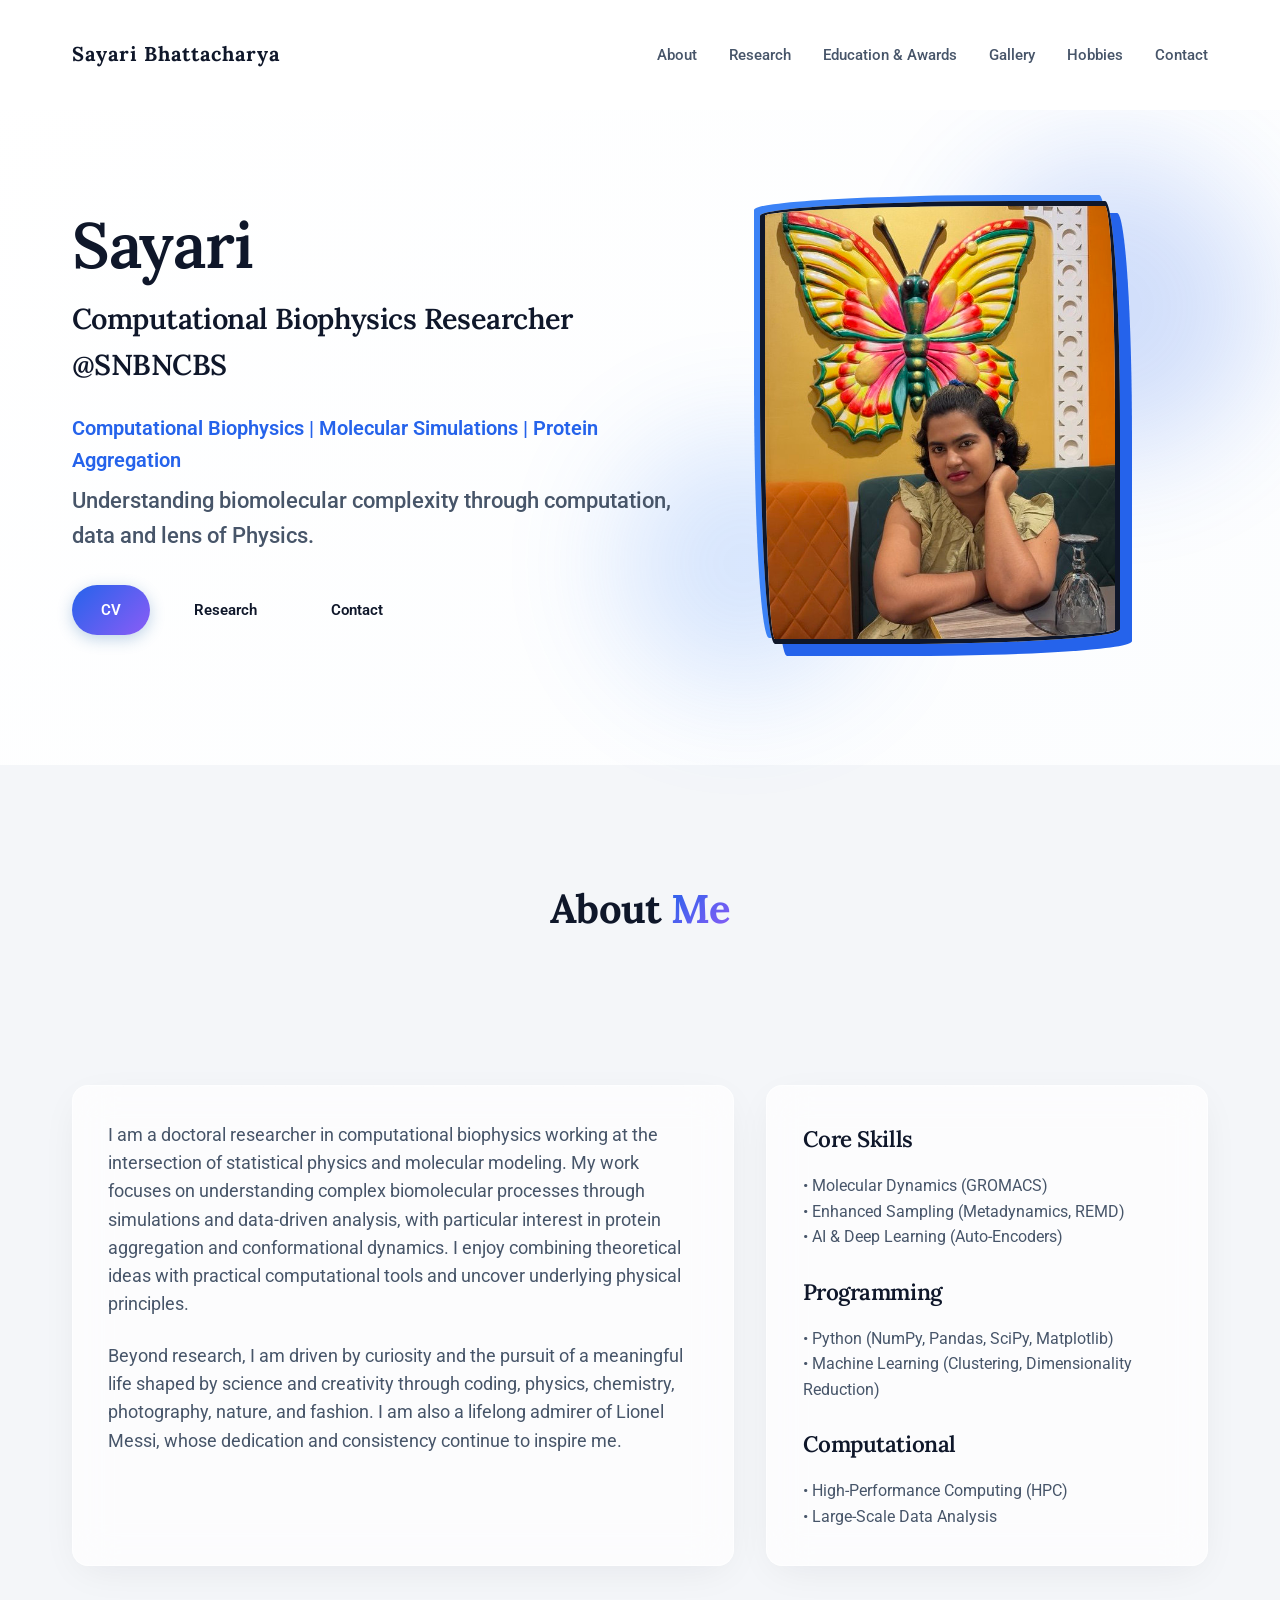
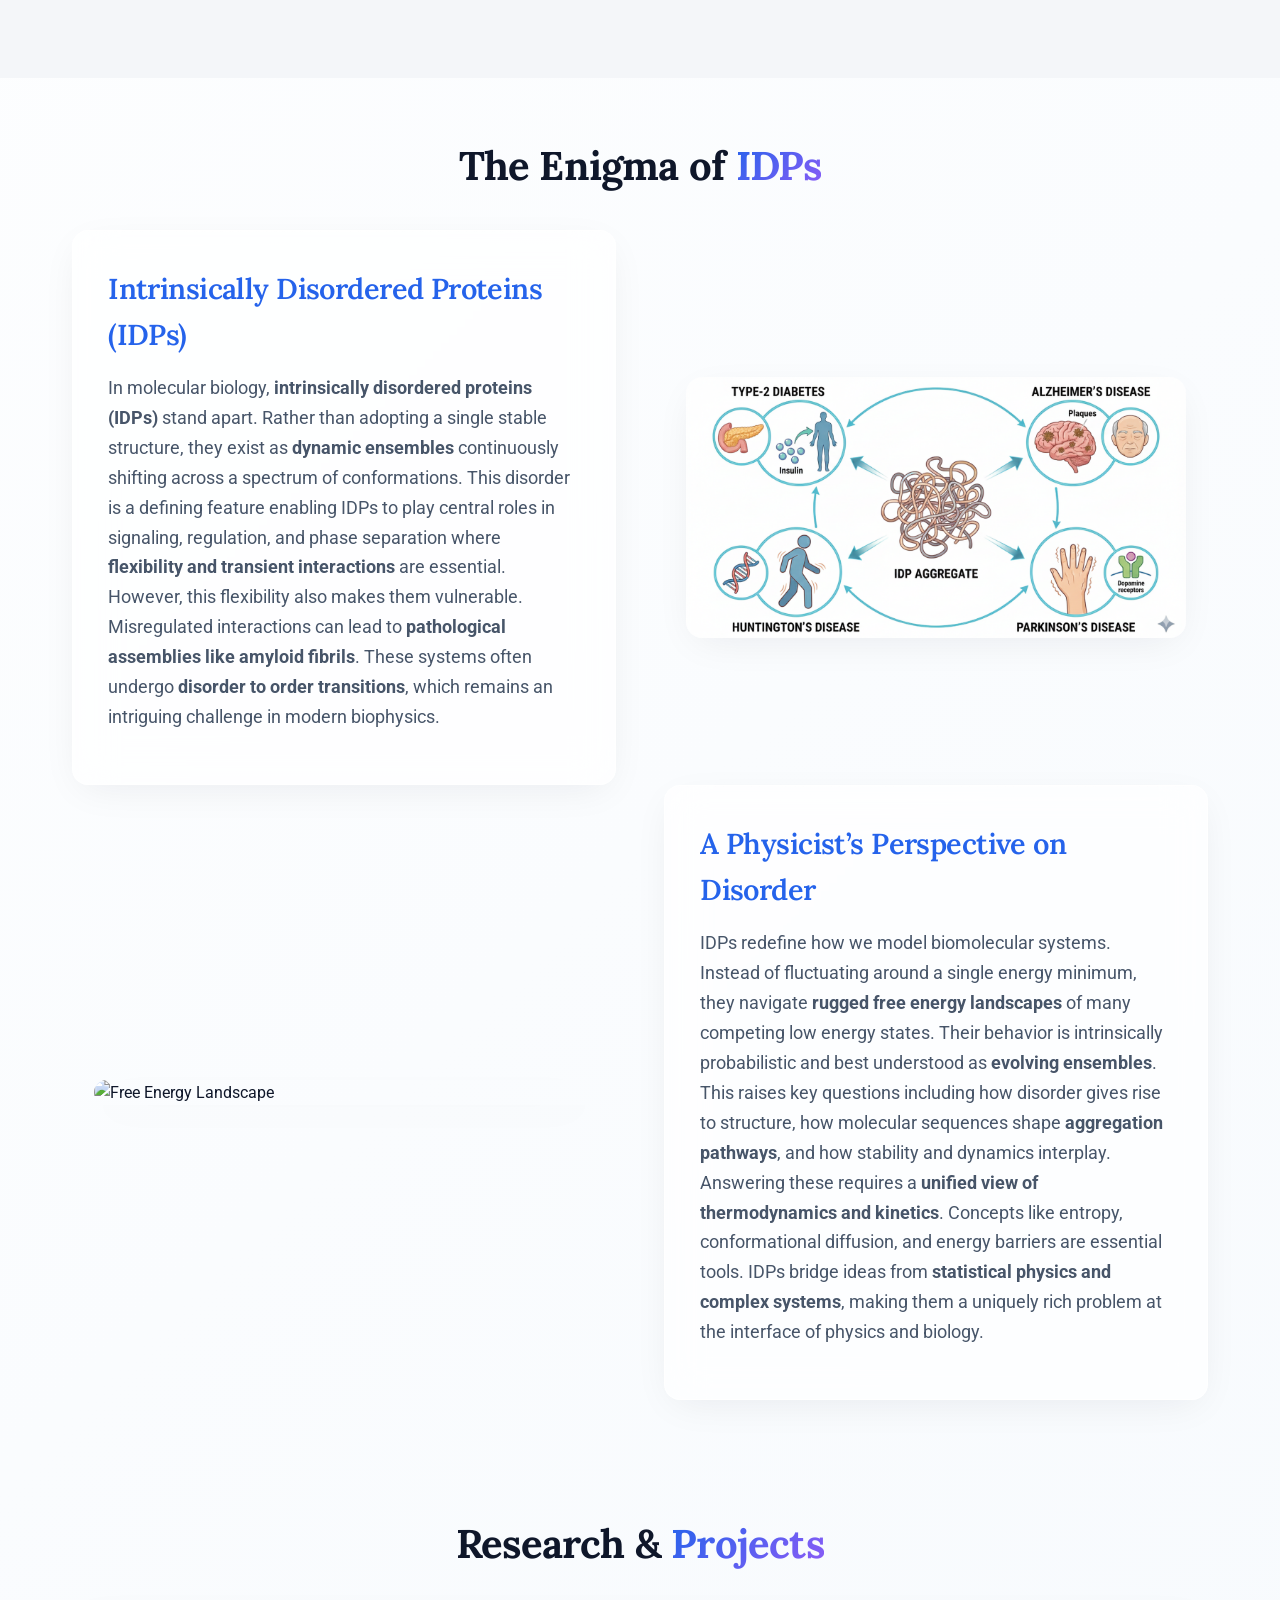
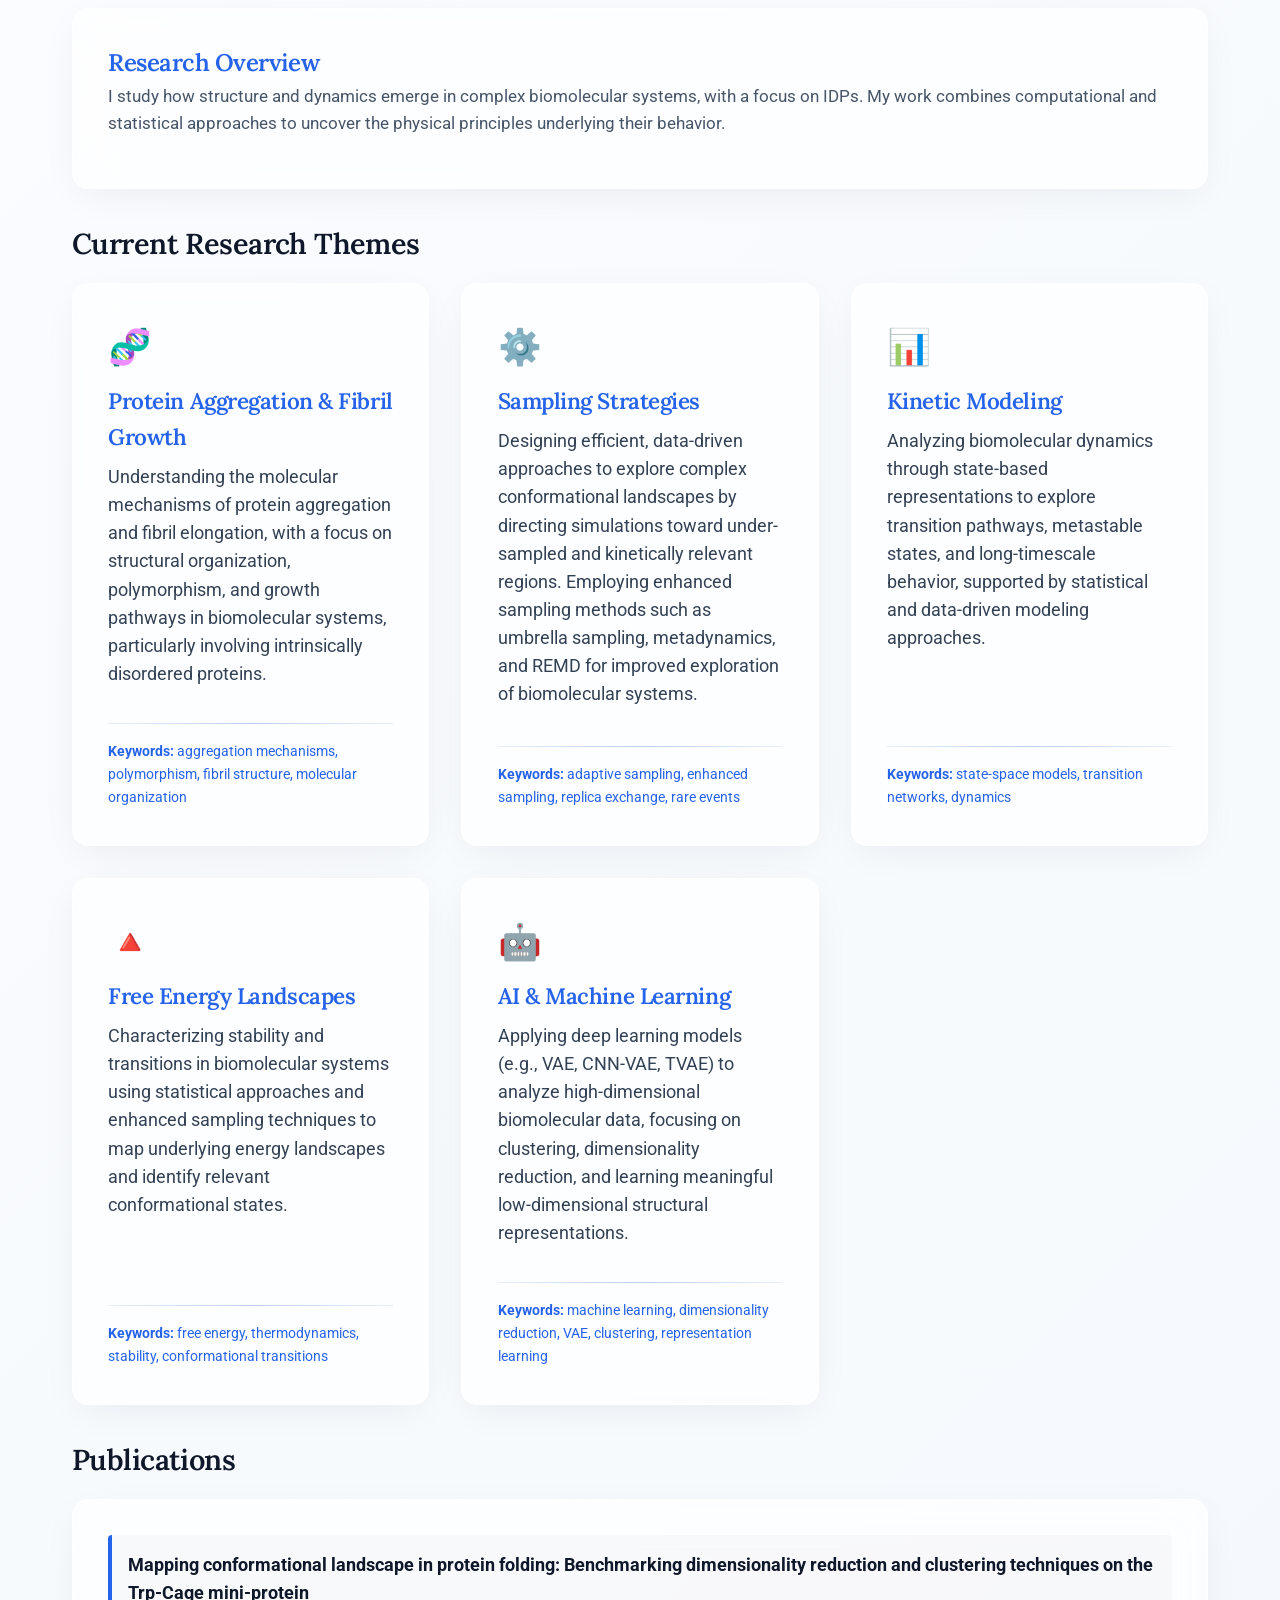
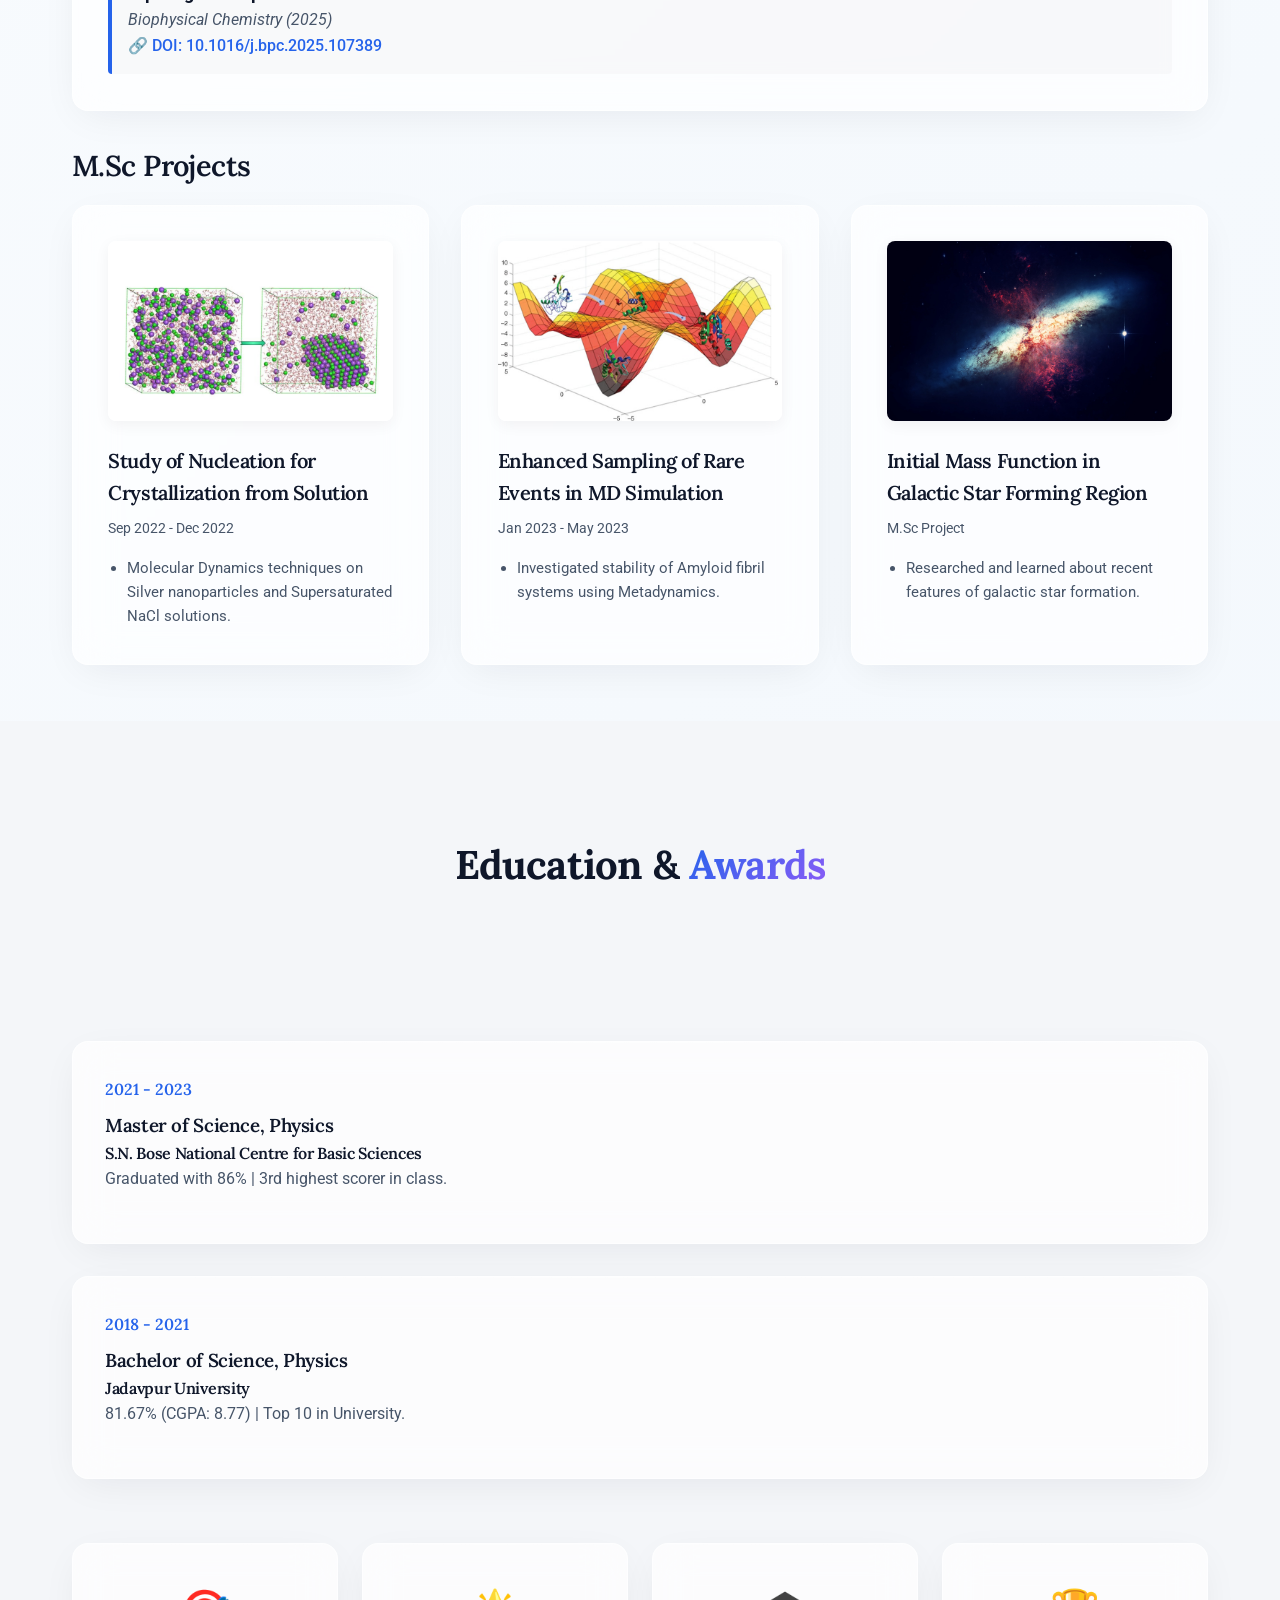
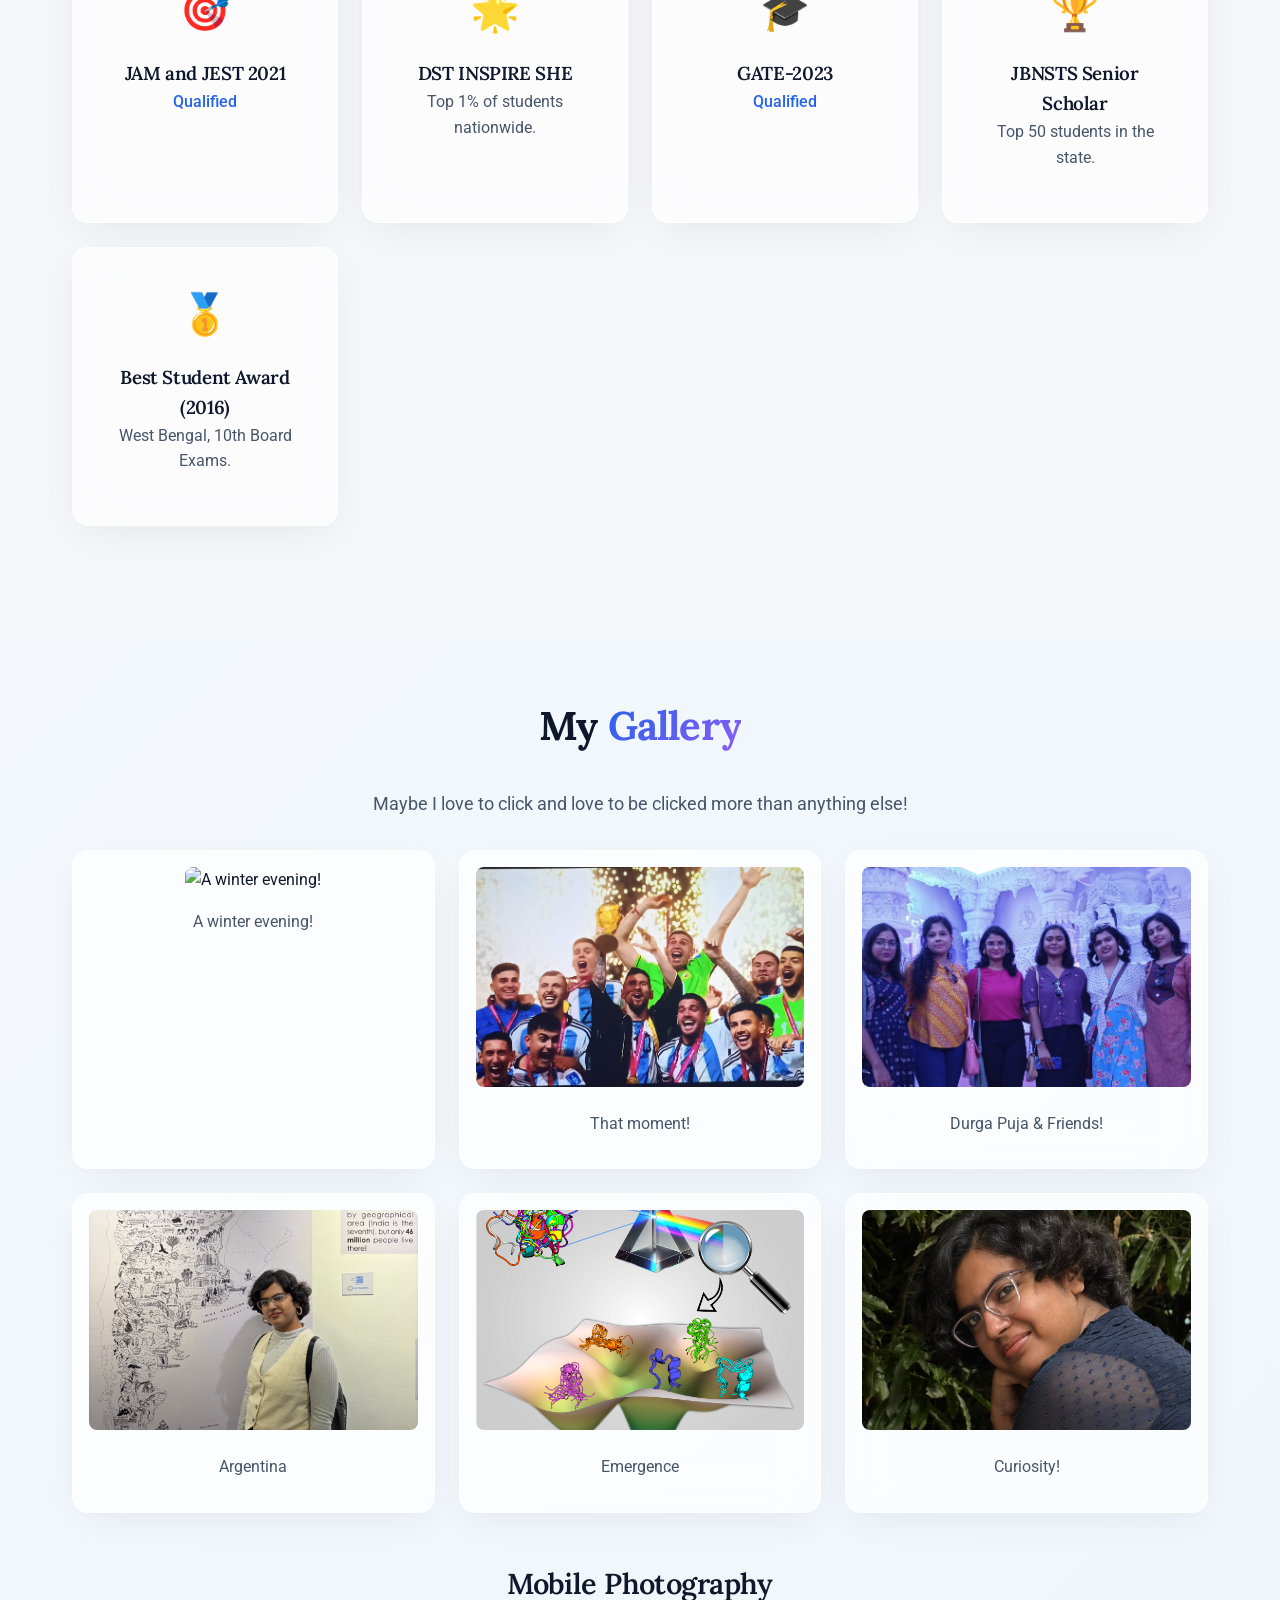
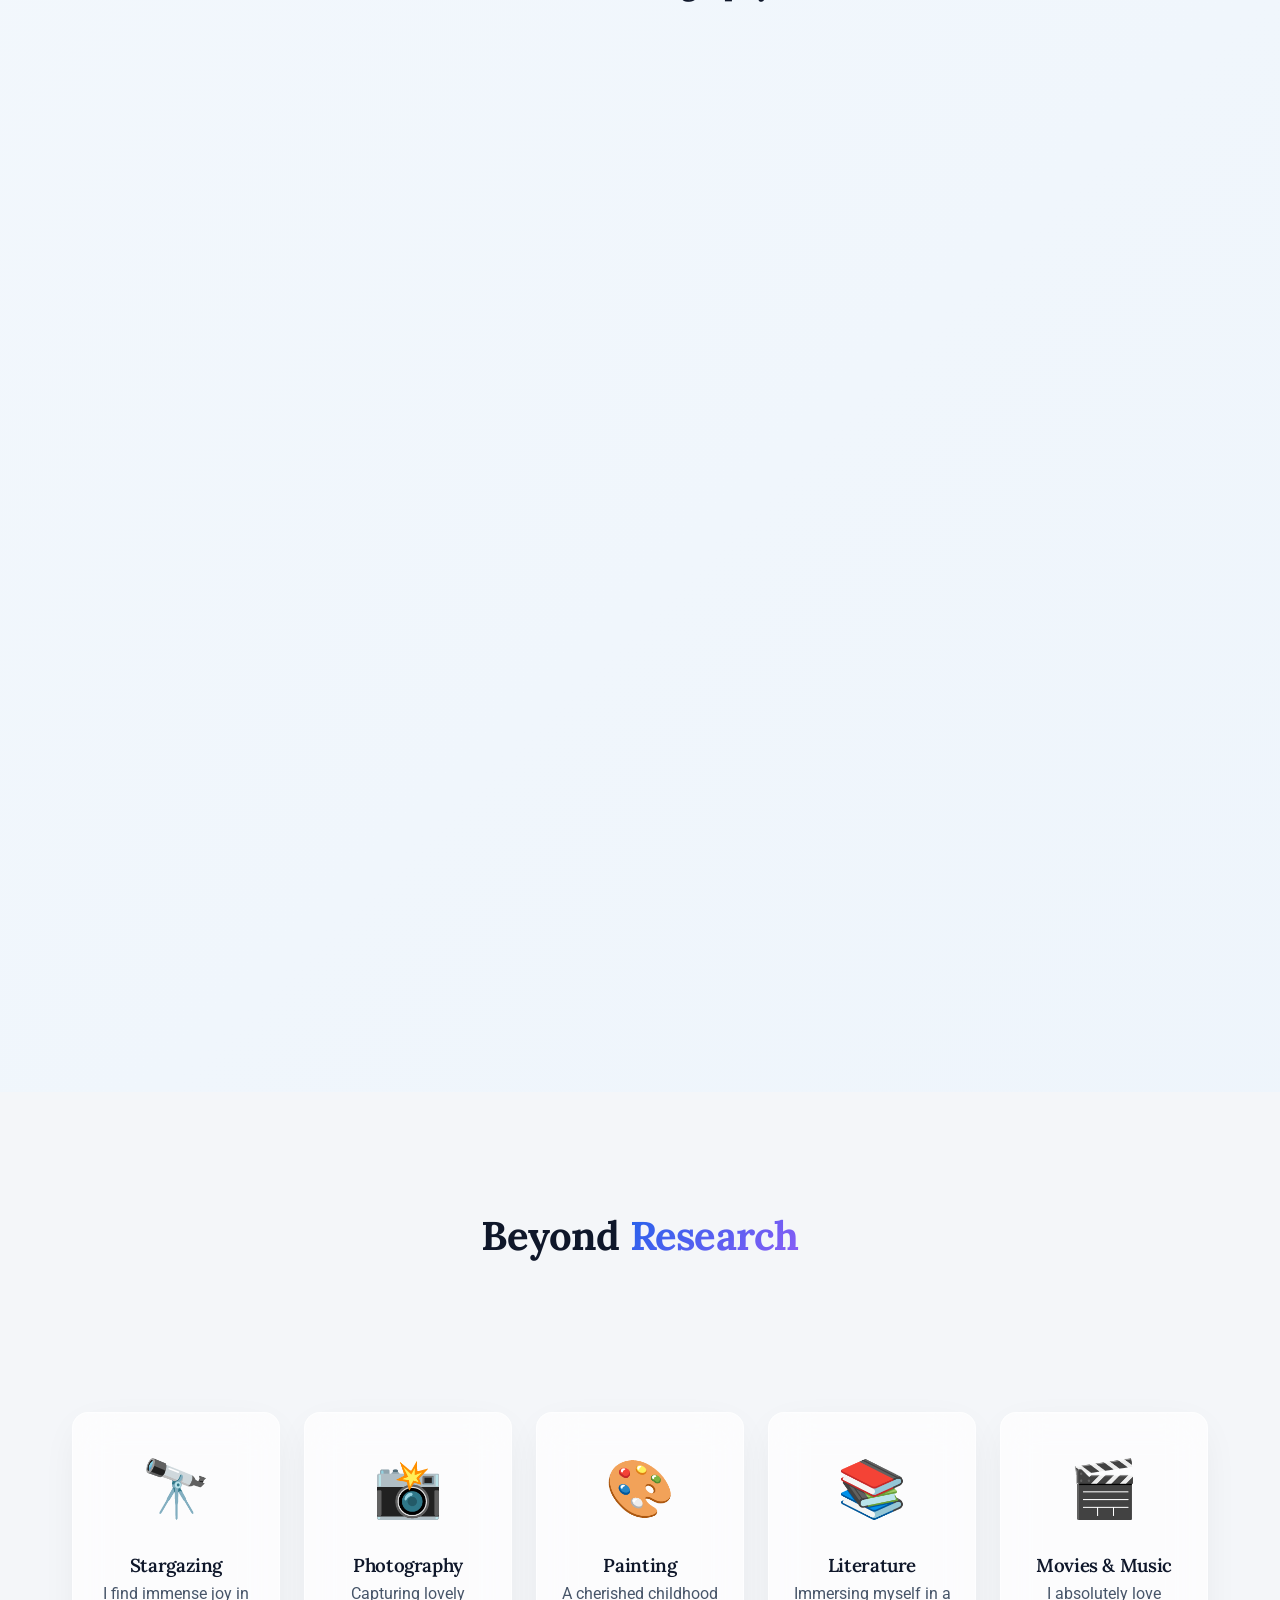
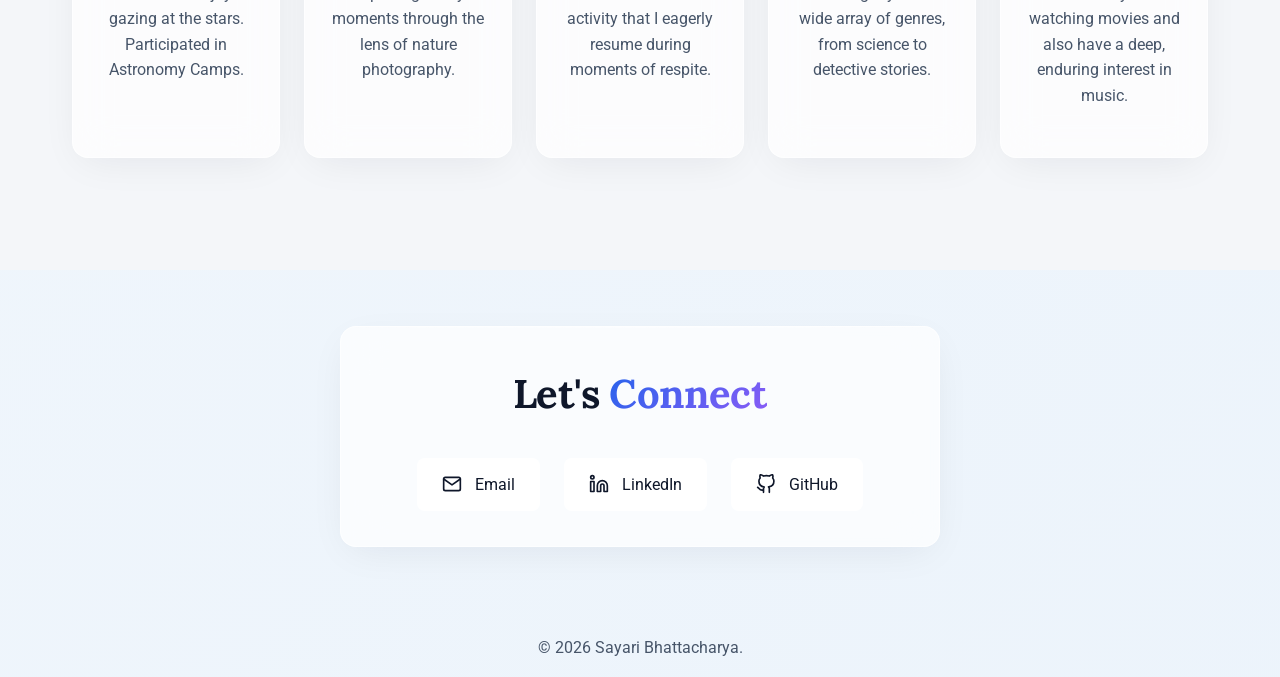
==== index.html @ e30bf9d8 "New Web" ====
<!DOCTYPE html>
<html lang="en">

<head>
    <meta charset="UTF-8">
    <meta name="viewport" content="width=device-width, initial-scale=1.0">
    <meta name="description" content="Sayari Bhattacharya - Computational Biophysics Researcher">
    <title>Sayari Bhattacharya | Biophysics & Research</title>

    <link rel="preconnect" href="https://fonts.googleapis.com">
    <link rel="preconnect" href="https://fonts.gstatic.com" crossorigin>
    <link
        href="https://fonts.googleapis.com/css2?family=Lora:ital,wght@0,400;0,600;1,400&family=Roboto:wght@300;400;500;700&display=swap"
        rel="stylesheet">
    <link rel="stylesheet" href="style.css">
</head>

<body class="light-theme">
    <!-- Navigation -->
    <nav id="navbar" class="glass-nav">
        <div class="nav-container">
            <a href="#home" class="logo">Sayari Bhattacharya</a>
            <ul class="nav-links">
                <li><a href="#about">About</a></li>
                <li><a href="#research">Research</a></li>
                <li><a href="#education">Education & Awards</a></li>
                <li><a href="#gallery">Gallery</a></li>
                <li><a href="#hobbies">Hobbies</a></li>
                <li><a href="#contact">Contact</a></li>
            </ul>
            <div class="hamburger">
                <span></span>
                <span></span>
                <span></span>
            </div>
        </div>
    </nav>

    <!-- Hero Section -->
    <section id="home" class="hero-section">
        <div class="hero-content">
            <h1 class="hero-title">Sayari</h1>
            <h2 class="hero-subtitle" style="font-weight: 600; font-size: 1.8rem; color: var(--text-primary);">
                Computational Biophysics Researcher @SNBNCBS</h2>
            <p style="font-size: 1.25rem; font-weight: 600; color: var(--accent-1); margin-bottom: 0.5rem;">
                Computational Biophysics | Molecular Simulations | Protein Aggregation
            </p>
            <p class="hero-bio"
                style="font-size: 1.35rem; font-weight: 500; color: var(--text-secondary); margin-bottom: 2rem; line-height: 1.6;">
                Understanding biomolecular complexity through computation, data and lens of Physics.
            </p>
            <div class="hero-cta">
                <a href="resume.html" target="_blank" class="btn primary-btn">CV</a>
                <a href="#research" class="btn secondary-btn">Research</a>
                <a href="#contact" class="btn secondary-btn">Contact</a>
            </div>
        </div>
        <div class="hero-image-container">
            <img src="assets/Image_me.jpg" alt="Sayari Bhattacharya Profile" class="hero-image" id="profile-img">
            <div class="glass-card blob-1"></div>
            <div class="glass-card blob-2"></div>
        </div>
    </section>

    <!-- About Section -->
    <section id="about" class="section alt-bg">
        <h2 class="section-title">About <span class="gradient-text">Me</span></h2>
        <div class="about-grid">
            <div class="about-text glass-panel fade-in">
                <p>I am a doctoral researcher in computational biophysics working at the intersection of statistical
                    physics and molecular modeling. My work focuses on understanding complex biomolecular processes
                    through simulations and data-driven analysis, with particular interest in protein aggregation and
                    conformational dynamics. I enjoy combining theoretical ideas with practical computational tools and
                    uncover underlying physical principles.</p>
                <p>Beyond research, I am driven by curiosity and the pursuit of a meaningful life shaped by science and
                    creativity through coding, physics, chemistry, photography, nature, and fashion. I am also a
                    lifelong admirer of Lionel Messi, whose dedication and consistency continue to inspire me.</p>
            </div>

            <div class="skills-panel glass-panel fade-in">
                <h3 style="font-size: 1.4rem; color: var(--text-primary); margin-bottom: 1rem;">Core Skills</h3>
                <ul style="list-style: none; margin-bottom: 1.5rem; color: var(--text-secondary);">
                    <li>• Molecular Dynamics (GROMACS)</li>
                    <li>• Enhanced Sampling (Metadynamics, REMD)</li>
                    <li>• AI & Deep Learning (Auto-Encoders)</li>
                </ul>

                <h3 style="font-size: 1.4rem; color: var(--text-primary); margin-bottom: 1rem;">Programming</h3>
                <ul style="list-style: none; margin-bottom: 1.5rem; color: var(--text-secondary);">
                    <li>• Python (NumPy, Pandas, SciPy, Matplotlib)</li>
                    <li>• Machine Learning (Clustering, Dimensionality Reduction)</li>
                </ul>

                <h3 style="font-size: 1.4rem; color: var(--text-primary); margin-bottom: 1rem;">Computational</h3>
                <ul style="list-style: none; color: var(--text-secondary);">
                    <li>• High-Performance Computing (HPC)</li>
                    <li>• Large-Scale Data Analysis</li>
                </ul>
            </div>
        </div>
    </section>

    <!-- IDP Section -->
    <section id="idps" class="section">
        <h2 class="section-title">The Enigma of <span class="gradient-text">IDPs</span></h2>

        <div class="idp-grid fade-in">
            <div class="idp-text glass-panel">
                <h3 style="font-size: 1.8rem; color: var(--accent-1); margin-bottom: 1rem;">Intrinsically Disordered Proteins (IDPs)</h3>
                <p style="font-size: 1.1rem; line-height: 1.7; color: var(--text-secondary);">In molecular biology, <strong>intrinsically disordered proteins (IDPs)</strong> stand apart. Rather than adopting a single stable structure, they exist as <strong>dynamic ensembles</strong> continuously shifting across a spectrum of conformations. This disorder is a defining feature enabling IDPs to play central roles in signaling, regulation, and phase separation where <strong>flexibility and transient interactions</strong> are essential. However, this flexibility also makes them vulnerable. Misregulated interactions can lead to <strong>pathological assemblies like amyloid fibrils</strong>. These systems often undergo <strong>disorder to order transitions</strong>, which remains an intriguing challenge in modern biophysics.</p>
            </div>
            <div class="idp-img-container">
                <img src="assets/Fig1.png" alt="IDP Ensemble Visualization" class="idp-image zoomable">
            </div>
        </div>

        <div class="idp-grid mt-5 fade-in">
            <div class="idp-img-container">
                <img src="assets/Fig2.png" alt="Free Energy Landscape" class="idp-image zoomable">
            </div>
            <div class="idp-text glass-panel">
                <h3 style="font-size: 1.8rem; color: var(--accent-1); margin-bottom: 1rem;">A Physicist’s Perspective on Disorder</h3>
                <p style="font-size: 1.1rem; line-height: 1.7; color: var(--text-secondary);">IDPs redefine how we model biomolecular systems. Instead of fluctuating around a single energy minimum, they navigate <strong>rugged free energy landscapes</strong> of many competing low energy states. Their behavior is intrinsically probabilistic and best understood as <strong>evolving ensembles</strong>. This raises key questions including how disorder gives rise to structure, how molecular sequences shape <strong>aggregation pathways</strong>, and how stability and dynamics interplay. Answering these requires a <strong>unified view of thermodynamics and kinetics</strong>. Concepts like entropy, conformational diffusion, and energy barriers are essential tools. IDPs bridge ideas from <strong>statistical physics and complex systems</strong>, making them a uniquely rich problem at the interface of physics and biology.</p>
            </div>
        </div>
    </section>

    <!-- Research Section -->
    <section id="research" class="section">
        <h2 class="section-title">Research & <span class="gradient-text">Projects</span></h2>

        <div class="experience-highlight glass-panel mb-4 fade-in" style="margin-bottom: 2rem;">
            <h3>Research Overview</h3>
            <p style="font-size: 1.05rem; line-height: 1.6;">I study how structure and dynamics emerge in complex biomolecular systems, with a focus on IDPs. My work combines computational and statistical approaches to uncover the physical principles underlying their behavior.</p>
        </div>

        <!-- Current Themes -->
        <h3 class="subsection-title" style="font-size: 1.8rem; margin: 2rem 0 1rem; color: var(--text-primary);">Current
            Research Themes</h3>
        <div class="projects-grid">
            <div class="project-card glass-panel fade-in delay-1">
                <div style="font-size: 2.2rem; margin-bottom: 0.5rem;">🧬</div>
                <h3 class="project-title" style="color: var(--accent-1); font-size: 1.4rem;">Protein Aggregation & Fibril Growth</h3>
                <p class="theme-desc">Understanding the molecular mechanisms of protein aggregation and fibril elongation, with a focus on structural organization, polymorphism, and growth pathways in biomolecular systems, particularly involving intrinsically disordered proteins.</p>
                <div class="theme-divider"></div>
                <p class="theme-keywords"><strong>Keywords:</strong> aggregation mechanisms, polymorphism, fibril structure, molecular organization</p>
            </div>
            <div class="project-card glass-panel fade-in delay-2">
                <div style="font-size: 2.2rem; margin-bottom: 0.5rem;">⚙️</div>
                <h3 class="project-title" style="color: var(--accent-1); font-size: 1.4rem;">Sampling Strategies</h3>
                <p class="theme-desc">Designing efficient, data-driven approaches to explore complex conformational landscapes by directing simulations toward under-sampled and kinetically relevant regions. Employing enhanced sampling methods such as umbrella sampling, metadynamics, and REMD for improved exploration of biomolecular systems.</p>
                <div class="theme-divider"></div>
                <p class="theme-keywords"><strong>Keywords:</strong> adaptive sampling, enhanced sampling, replica exchange, rare events</p>
            </div>
            <div class="project-card glass-panel fade-in delay-3">
                <div style="font-size: 2.2rem; margin-bottom: 0.5rem;">📊</div>
                <h3 class="project-title" style="color: var(--accent-1); font-size: 1.4rem;">Kinetic Modeling</h3>
                <p class="theme-desc">Analyzing biomolecular dynamics through state-based representations to explore transition pathways, metastable states, and long-timescale behavior, supported by statistical and data-driven modeling approaches.</p>
                <div class="theme-divider"></div>
                <p class="theme-keywords"><strong>Keywords:</strong> state-space models, transition networks, dynamics</p>
            </div>
            <div class="project-card glass-panel fade-in delay-1">
                <div style="font-size: 2.2rem; margin-bottom: 0.5rem;">🔺</div>
                <h3 class="project-title" style="color: var(--accent-1); font-size: 1.4rem;">Free Energy Landscapes</h3>
                <p class="theme-desc">Characterizing stability and transitions in biomolecular systems using statistical approaches and enhanced sampling techniques to map underlying energy landscapes and identify relevant conformational states.</p>
                <div class="theme-divider"></div>
                <p class="theme-keywords"><strong>Keywords:</strong> free energy, thermodynamics, stability, conformational transitions</p>
            </div>
            <div class="project-card glass-panel fade-in delay-2">
                <div style="font-size: 2.2rem; margin-bottom: 0.5rem;">🤖</div>
                <h3 class="project-title" style="color: var(--accent-1); font-size: 1.4rem;">AI & Machine Learning</h3>
                <p class="theme-desc">Applying deep learning models (e.g., VAE, CNN-VAE, TVAE) to analyze high-dimensional biomolecular data, focusing on clustering, dimensionality reduction, and learning meaningful low-dimensional structural representations.</p>
                <div class="theme-divider"></div>
                <p class="theme-keywords"><strong>Keywords:</strong> machine learning, dimensionality reduction, VAE, clustering, representation learning</p>
            </div>
        </div>

        <!-- Publications -->
        <h3 class="subsection-title" style="font-size: 1.8rem; margin: 2rem 0 1rem; color: var(--text-primary);">
            Publications</h3>
        <div class="glass-panel fade-in">
            <ul style="list-style-type: none; padding: 0;">
                <li
                    style="padding: 1rem; border-left: 4px solid var(--accent-1); background: rgba(0,0,0,0.02); border-radius: 4px;">
                    <strong style="font-size: 1.1rem; color: var(--text-primary);">Mapping conformational landscape in
                        protein folding: Benchmarking dimensionality reduction and clustering techniques on the Trp-Cage
                        mini-protein</strong><br>
                    <span style="color: var(--text-secondary); font-style: italic;">Biophysical Chemistry
                        (2025)</span><br>
                    <a href="https://doi.org/10.1016/j.bpc.2025.107389" target="_blank"
                        style="color: var(--accent-1); text-decoration: none; font-weight: 500;">🔗 DOI:
                        10.1016/j.bpc.2025.107389</a>
                </li>
            </ul>
        </div>

        <!-- M.Sc Projects (Retained from history) -->
        <h3 class="subsection-title" style="font-size: 1.8rem; margin: 2rem 0 1rem; color: var(--text-primary);">M.Sc
            Projects</h3>
        <div class="projects-grid">
            <div class="project-card glass-panel fade-in">
                <img src="assets/copy-of-nucleation-pathways.jpeg" alt="Nucleation" class="project-img">
                <h3 class="project-title">Study of Nucleation for Crystallization from Solution</h3>
                <p class="project-duration" style="color: var(--text-secondary); font-size: 0.9rem;">Sep 2022 - Dec 2022
                </p>
                <ul style="font-size: 0.95rem; margin-left: 1.2rem; color: var(--text-secondary);">
                    <li>Molecular Dynamics techniques on Silver nanoparticles and Supersaturated NaCl solutions.</li>
                </ul>
            </div>
            <div class="project-card glass-panel fade-in">
                <img src="assets/sampling.jpeg" alt="Sampling" class="project-img">
                <h3 class="project-title">Enhanced Sampling of Rare Events in MD Simulation</h3>
                <p class="project-duration" style="color: var(--text-secondary); font-size: 0.9rem;">Jan 2023 - May 2023
                </p>
                <ul style="font-size: 0.95rem; margin-left: 1.2rem; color: var(--text-secondary);">
                    <li>Investigated stability of Amyloid fibril systems using Metadynamics.</li>
                </ul>
            </div>
            <div class="project-card glass-panel fade-in">
                <img src="assets/mbr-7.jpg" alt="Galaxy" class="project-img">
                <h3 class="project-title">Initial Mass Function in Galactic Star Forming Region</h3>
                <p class="project-duration" style="color: var(--text-secondary); font-size: 0.9rem;">M.Sc Project</p>
                <ul style="font-size: 0.95rem; margin-left: 1.2rem; color: var(--text-secondary);">
                    <li>Researched and learned about recent features of galactic star formation.</li>
                </ul>
            </div>
        </div>
    </section>

    <!-- Education & Awards Section -->
    <section id="education" class="section alt-bg">
        <h2 class="section-title">Education & <span class="gradient-text">Awards</span></h2>
        <div class="timeline">
            <div class="timeline-item glass-panel fade-in">
                <div class="timeline-date">2021 - 2023</div>
                <div class="timeline-content">
                    <h3>Master of Science, Physics</h3>
                    <h4>S.N. Bose National Centre for Basic Sciences</h4>
                    <p>Graduated with 86% | 3rd highest scorer in class.</p>
                </div>
            </div>
            <div class="timeline-item glass-panel fade-in">
                <div class="timeline-date">2018 - 2021</div>
                <div class="timeline-content">
                    <h3>Bachelor of Science, Physics</h3>
                    <h4>Jadavpur University</h4>
                    <p>81.67% (CGPA: 8.77) | Top 10 in University.</p>
                </div>
            </div>

            <div class="awards-grid" style="margin-top: 2rem;">
                <div class="award-card glass-panel fade-in">
                    <div class="award-icon">🎯</div>
                    <h3>JAM and JEST 2021</h3>
                    <p style="font-weight: 500; color: var(--accent-1);">Qualified</p>
                </div>
                <div class="award-card glass-panel fade-in">
                    <div class="award-icon">🌟</div>
                    <h3>DST INSPIRE SHE</h3>
                    <p>Top 1% of students nationwide.</p>
                </div>
                <div class="award-card glass-panel fade-in">
                    <div class="award-icon">🎓</div>
                    <h3>GATE-2023</h3>
                    <p style="font-weight: 500; color: var(--accent-1);">Qualified</p>
                </div>
                <div class="award-card glass-panel fade-in">
                    <div class="award-icon">🏆</div>
                    <h3>JBNSTS Senior Scholar</h3>
                    <p>Top 50 students in the state.</p>
                </div>
                <div class="award-card glass-panel fade-in">
                    <div class="award-icon">🥇</div>
                    <h3>Best Student Award (2016)</h3>
                    <p>West Bengal, 10th Board Exams.</p>
                </div>
            </div>
        </div>
    </section>

    <!-- Gallery Section -->
    <section id="gallery" class="section">
        <h2 class="section-title">My <span class="gradient-text">Gallery</span></h2>
        <p style="text-align: center; margin-bottom: 2rem; font-size: 1.1rem;">Maybe I love to click and love to be
            clicked more than anything else!</p>
        <div class="image-gallery-grid">
            <div class="gallery-item glass-panel fade-in"><img src="assets/img-20221223.jpeg" alt="A winter evening!"
                    loading="lazy">
                <p>A winter evening!</p>
            </div>
            <div class="gallery-item glass-panel fade-in"><img src="assets/img20221219001635.jpeg" alt="That moment!"
                    loading="lazy">
                <p>That moment!</p>
            </div>
            <div class="gallery-item glass-panel fade-in"><img src="assets/img20221004123515.jpeg"
                    alt="Durga Puja and Friends!" loading="lazy">
                <p>Durga Puja & Friends!</p>
            </div>
            <div class="gallery-item glass-panel fade-in"><img src="assets/Bookfair.jpg" alt="Argentina" loading="lazy">
                <p>Argentina</p>
            </div>
            <div class="gallery-item glass-panel fade-in"><img src="assets/Cover_Art1.png" alt="Emergence"
                    loading="lazy">
                <p>Emergence</p>
            </div>
            <div class="gallery-item glass-panel fade-in"><img src="assets/Header_Me.jpg" alt="Curiosity!"
                    loading="lazy">
                <p>Curiosity!</p>
            </div>
        </div>

        <h3 class="subsection-title"
            style="font-size: 1.8rem; margin: 3rem 0 1.5rem; color: var(--text-primary); text-align: center;">Mobile
            Photography</h3>
        <div class="image-gallery-grid">
            <div class="gallery-item glass-panel fade-in"><img src="assets/img-20221014.jpeg"
                    alt="A beautiful dawn in Kolkata!" loading="lazy">
                <p>A beautiful dawn!</p>
            </div>
            <div class="gallery-item glass-panel fade-in"><img src="assets/img20220719145738.jpeg" alt="Port..."
                    loading="lazy">
                <p>Port...</p>
            </div>
            <div class="gallery-item glass-panel fade-in"><img src="assets/MP1.jpg" alt="Bloom" loading="lazy">
                <p>Bloom</p>
            </div>
            <div class="gallery-item glass-panel fade-in"><img src="assets/MP2.jpg" alt="Serenity" loading="lazy">
                <p>Serenity</p>
            </div>
            <div class="gallery-item glass-panel fade-in"><img src="assets/MP3.jpg" alt="Vibrance" loading="lazy">
                <p>Vibrance</p>
            </div>
            <div class="gallery-item glass-panel fade-in"><img src="assets/MP4.jpg" alt="Flourish" loading="lazy">
                <p>Flourish</p>
            </div>
            <div class="gallery-item glass-panel fade-in"><img src="assets/MP5.jpg" alt="Harmony" loading="lazy">
                <p>Harmony</p>
            </div>
            <div class="gallery-item glass-panel fade-in"><img src="assets/MP6.jpg" alt="Chilli's" loading="lazy">
                <p>Chilli's</p>
            </div>
            <div class="gallery-item glass-panel fade-in"><img src="assets/MP7.jpg" alt="Lusscibo" loading="lazy">
                <p>Lusscibo</p>
            </div>
        </div>
    </section>

    <!-- Hobbies Section -->
    <section id="hobbies" class="section alt-bg">
        <h2 class="section-title">Beyond <span class="gradient-text">Research</span></h2>
        <div class="hobbies-grid">
            <div class="hobby-card glass-panel hover-lift">
                <div class="hobby-icon">🔭</div>
                <h3>Stargazing</h3>
                <p>I find immense joy in gazing at the stars. Participated in Astronomy Camps.</p>
            </div>
            <div class="hobby-card glass-panel hover-lift">
                <div class="hobby-icon">📸</div>
                <h3>Photography</h3>
                <p>Capturing lovely moments through the lens of nature photography.</p>
            </div>
            <div class="hobby-card glass-panel hover-lift">
                <div class="hobby-icon">🎨</div>
                <h3>Painting</h3>
                <p>A cherished childhood activity that I eagerly resume during moments of respite.</p>
            </div>
            <div class="hobby-card glass-panel hover-lift">
                <div class="hobby-icon">📚</div>
                <h3>Literature</h3>
                <p>Immersing myself in a wide array of genres, from science to detective stories.</p>
            </div>
            <div class="hobby-card glass-panel hover-lift">
                <div class="hobby-icon">🎬</div>
                <h3>Movies & Music</h3>
                <p>I absolutely love watching movies and also have a deep, enduring interest in music.</p>
            </div>
        </div>
    </section>

    <!-- Contact & Footer -->
    <section id="contact" class="section contact-section">
        <div class="contact-container glass-panel">
            <h2 class="section-title">Let's <span class="gradient-text">Connect</span></h2>
            <div class="contact-links" style="margin-top: 1rem;">
                <a href="mailto:sayaribhattacharya4@gmail.com" class="contact-btn">
                    <svg viewBox="0 0 24 24" fill="none" stroke="currentColor" stroke-width="2" stroke-linecap="round"
                        stroke-linejoin="round">
                        <path d="M4 4h16c1.1 0 2 .9 2 2v12c0 1.1-.9 2-2 2H4c-1.1 0-2-.9-2-2V6c0-1.1.9-2 2-2z"></path>
                        <polyline points="22,6 12,13 2,6"></polyline>
                    </svg>
                    Email
                </a>
                <a href="https://linkedin.com/in/sayari-bhattacharya-25b314219" target="_blank" class="contact-btn">
                    <svg viewBox="0 0 24 24" fill="none" stroke="currentColor" stroke-width="2" stroke-linecap="round"
                        stroke-linejoin="round">
                        <path d="M16 8a6 6 0 0 1 6 6v7h-4v-7a2 2 0 0 0-2-2 2 2 0 0 0-2 2v7h-4v-7a6 6 0 0 1 6-6z"></path>
                        <rect x="2" y="9" width="4" height="12"></rect>
                        <circle cx="4" cy="4" r="2"></circle>
                    </svg>
                    LinkedIn
                </a>
                <a href="https://github.com/bsayari10" target="_blank" class="contact-btn">
                    <svg viewBox="0 0 24 24" fill="none" stroke="currentColor" stroke-width="2" stroke-linecap="round"
                        stroke-linejoin="round">
                        <path
                            d="M9 19c-5 1.5-5-2.5-7-3m14 6v-3.87a3.37 3.37 0 0 0-.94-2.61c3.14-.35 6.44-1.54 6.44-7A5.44 5.44 0 0 0 20 4.77 5.07 5.07 0 0 0 19.91 1S18.73.65 16 2.48a13.38 13.38 0 0 0-7 0C6.27.65 5.09 1 5.09 1A5.07 5.07 0 0 0 5 4.77a5.44 5.44 0 0 0-1.5 3.78c0 5.42 3.3 6.61 6.44 7A3.37 3.37 0 0 0 9 18.13V22">
                        </path>
                    </svg>
                    GitHub
                </a>
            </div>
        </div>
    </section>

    <footer>
        <p style="color: var(--text-secondary); text-align: center; margin-top: 2rem;">&copy; <span id="year"></span>
            Sayari Bhattacharya.</p>
    </footer>

    <!-- Scripts -->
    <script src="script.js"></script>
</body>

</html>
---- style.css ----
/* Global Variables & Reset */
:root {
    --bg-color: #ffffff;
    --bg-color-alt: #f4f6f9;
    --text-primary: #0f172a;
    --text-secondary: #475569;
    --accent-1: #2563eb;
    --accent-2: #3b82f6;
    --accent-3: #8b5cf6;
    --accent-gradient: linear-gradient(135deg, var(--accent-1), var(--accent-3));
    
    --glass-bg: rgba(255, 255, 255, 0.7);
    --glass-border: rgba(255, 255, 255, 0.6);
    --glass-shadow: 0 10px 40px -10px rgba(15, 23, 42, 0.08);

    
    --nav-height: 80px;
    --font-main: 'Roboto', sans-serif;
    --font-heading: 'Lora', serif;
}

* {
    margin: 0;
    padding: 0;
    box-sizing: border-box;
    scroll-behavior: smooth;
}

body {
    font-family: var(--font-main);
    color: var(--text-primary);
    line-height: 1.6;
    overflow-x: hidden;
    background: linear-gradient(-45deg, #ffffff, #f0f7ff, #e6f0fa, #ffffff);
    background-size: 400% 400%;
    animation: movingLight 18s ease infinite;
}

@keyframes movingLight {
    0% { background-position: 0% 50%; }
    50% { background-position: 100% 50%; }
    100% { background-position: 0% 50%; }
}

/* Typography */
h1, h2, h3, h4, h5, h6 {
    font-family: var(--font-heading);
    font-weight: 600;
    letter-spacing: -0.02em;
}

h2.section-title {
    font-weight: 700;
}

.gradient-text {
    background: var(--accent-gradient);
    -webkit-background-clip: text;
    -webkit-text-fill-color: transparent;
    background-clip: text;
}

p {
    color: var(--text-secondary);
    margin-bottom: 1rem;
}

/* Glassmorphism Utilities */
.glass-panel {
    background: var(--glass-bg);
    backdrop-filter: blur(20px);
    -webkit-backdrop-filter: blur(20px);
    border: 1px solid var(--glass-border);
    border-radius: 16px;
    padding: 2.2rem;
    box-shadow: var(--glass-shadow);
    transition: all 0.4s cubic-bezier(0.4, 0, 0.2, 1);
    position: relative;
    overflow: hidden;
}

.glass-panel::before {
    content: "";
    position: absolute;
    top: 0; left: 0; right: 0;
    height: 1px;
    background: linear-gradient(90deg, rgba(255,255,255,0) 0%, rgba(255,255,255,0.8) 50%, rgba(255,255,255,0) 100%);
    opacity: 0.5;
}

.hover-lift:hover {
    transform: translateY(-8px);
    box-shadow: 0 20px 40px -10px rgba(37, 99, 235, 0.15);
    border-color: rgba(255, 255, 255, 0.9);
}

/* Navigation */
.glass-nav {
    position: fixed;
    top: 0;
    width: 100%;
    z-index: 1000;
    background: rgba(255, 255, 255, 0.9);
    backdrop-filter: blur(12px);
    border-bottom: 1px solid var(--glass-border);
    transition: padding 0.3s ease;
}

.nav-container {
    max-width: 1200px;
    margin: 0 auto;
    padding: 1.2rem 2rem;
    display: flex;
    justify-content: space-between;
    align-items: center;
}

.logo {
    font-family: var(--font-heading);
    font-size: 1.25rem;
    font-weight: 700;
    color: var(--text-primary);
    text-decoration: none;
    letter-spacing: 1px;
}

.nav-links {
    display: flex;
    list-style: none;
    gap: 2rem;
}

.nav-links a {
    color: var(--text-secondary);
    text-decoration: none;
    font-weight: 500;
    font-size: 0.95rem;
    transition: color 0.3s ease;
}

.nav-links a:hover, .nav-links a.active {
    color: var(--accent-1);
}

.hamburger {
    display: none;
    cursor: pointer;
    flex-direction: column;
    gap: 5px;
}

.hamburger span {
    width: 25px;
    height: 3px;
    background-color: var(--text-primary);
    border-radius: 3px;
    transition: all 0.3s ease;
}

/* Base Layout & Sections */
.section {
    padding: 3.5rem 2rem;
    max-width: 1200px;
    margin: 0 auto;
}

.alt-bg {
    background-color: var(--bg-color-alt);
    max-width: 100%;
}

.alt-bg > * {
    max-width: 1200px;
    margin-left: auto;
    margin-right: auto;
    padding: 3.5rem 2rem;
}

.section-title {
    font-size: 2.5rem;
    margin-bottom: 2rem;
    text-align: center;
}

/* Animations & Transitions */
.fade-in {
    opacity: 0;
    transform: translateY(30px);
    transition: opacity 0.8s ease, transform 0.8s ease;
}

.fade-in.visible {
    opacity: 1;
    transform: translateY(0);
}

.delay-1 { transition-delay: 0.1s; }
.delay-2 { transition-delay: 0.2s; }
.delay-3 { transition-delay: 0.3s; }

/* Hero Section */
.hero-section {
    display: flex;
    align-items: center;
    justify-content: space-between;
    min-height: 85vh;
    padding: calc(var(--nav-height) + 2rem) 2rem 2rem;
    max-width: 1200px;
    margin: 0 auto;
    position: relative;
}

.hero-content {
    flex: 1;
    max-width: 600px;
    z-index: 2;
}

.hero-title {
    font-size: clamp(3rem, 5vw, 4.5rem);
    line-height: 1.1;
    margin-bottom: 1rem;
}

.hero-subtitle {
    font-size: 1.5rem;
    font-weight: 400;
    color: var(--text-secondary);
    margin-bottom: 1.5rem;
}

.hero-cta {
    display: flex;
    gap: 1rem;
}

.btn {
    padding: 0.8rem 1.8rem;
    border-radius: 30px;
    text-decoration: none;
    font-weight: 600;
    font-size: 0.95rem;
    transition: all 0.3s ease;
    cursor: pointer;
}

.primary-btn {
    background: var(--accent-gradient);
    color: #fff;
    box-shadow: 0 4px 15px rgba(43, 108, 176, 0.3);
}

.primary-btn:hover {
    transform: translateY(-2px);
    box-shadow: 0 6px 20px rgba(43, 108, 176, 0.4);
}

.secondary-btn {
    background: transparent;
    color: var(--text-primary);
    border: 1px solid var(--border-color);
}

.secondary-btn:hover {
    background: rgba(0, 0, 0, 0.05);
    border-color: var(--accent-1);
}

.hero-image-container {
    flex: 0.8;
    display: flex;
    justify-content: center;
    align-items: center;
    position: relative;
}

.hero-image {
    width: 100%;
    max-width: 360px;
    z-index: 2;
    position: relative;
    
    /* Aesthetic Cartoonish Hand-Drawn Frame */
    border: 5px solid var(--text-primary);
    border-radius: 255px 15px 225px 15px / 15px 225px 15px 255px;
    box-shadow: 12px 12px 0px var(--accent-1), -6px -6px 0px var(--accent-2);
    transition: all 0.4s cubic-bezier(0.25, 0.8, 0.25, 1);
}

.hero-image:hover {
    border-radius: 15px 225px 15px 255px / 255px 15px 225px 15px;
    transform: translateY(-4px) rotate(-1deg);
    box-shadow: 16px 16px 0px var(--accent-1), -4px -4px 0px var(--accent-2);
}

.blob-1, .blob-2 {
    position: absolute;
    border-radius: 50%;
    filter: blur(60px);
    z-index: 1;
    opacity: 0.2;
}

.blob-1 {
    width: 300px;
    height: 300px;
    background: var(--accent-1);
    top: -10%;
    right: -10%;
    animation: float 8s ease-in-out infinite alternate;
}

.blob-2 {
    width: 250px;
    height: 250px;
    background: var(--accent-2);
    bottom: -10%;
    left: -10%;
    animation: float 10s ease-in-out infinite alternate-reverse;
}

@keyframes float {
    0% { transform: translate(0, 0) scale(1); }
    100% { transform: translate(30px, 30px) scale(1.1); }
}

/* About Section */
.about-grid {
    display: grid;
    grid-template-columns: 3fr 2fr;
    gap: 2rem;
}

.about-text p {
    font-size: 1.1rem;
    margin-bottom: 1.5rem;
}

/* IDP Section */
.idp-grid {
    display: grid;
    grid-template-columns: 1fr 1fr;
    gap: 3rem;
    align-items: center;
}

.idp-img-container {
    display: flex;
    justify-content: center;
    align-items: center;
}

.idp-image {
    width: 100%;
    max-width: 500px;
    border-radius: 16px;
    box-shadow: var(--glass-shadow);
    transition: transform 0.4s ease;
}

.idp-image:hover {
    transform: scale(1.03);
}

/* Timeline & Awards */
.timeline {
    display: flex;
    flex-direction: column;
    gap: 2rem;
}

.timeline-item {
    position: relative;
    padding-left: 2rem;
}

.timeline-date {
    font-family: var(--font-heading);
    color: var(--accent-1);
    font-weight: 600;
    margin-bottom: 0.5rem;
}

.awards-grid {
    display: grid;
    grid-template-columns: repeat(auto-fit, minmax(220px, 1fr));
    gap: 1.5rem;
}

.award-card {
    text-align: center;
}

.award-icon {
    font-size: 2.5rem;
    margin-bottom: 1rem;
}

/* Projects Section */
.experience-highlight h3 {
    color: var(--accent-1);
    font-size: 1.5rem;
}

.projects-grid {
    display: grid;
    grid-template-columns: repeat(auto-fit, minmax(300px, 1fr));
    gap: 2rem;
    margin-top: 1rem;
}

.project-card {
    display: flex;
    flex-direction: column;
    transition: all 0.4s cubic-bezier(0.4, 0, 0.2, 1);
}

.project-card:hover {
    transform: translateY(-8px) scale(1.02);
    box-shadow: 0 20px 40px -10px rgba(37, 99, 235, 0.15);
}

.project-img {
    width: 100%;
    height: 180px;
    object-fit: cover;
    border-radius: 8px;
    margin-bottom: 1.5rem;
    box-shadow: 0 4px 15px rgba(0,0,0,0.05);
}

.project-title {
    font-size: 1.25rem;
    margin-bottom: 0.5rem;
}

.theme-desc {
    font-size: 1.1rem;
    color: #334155;
    line-height: 1.6;
    flex-grow: 1;
}

.theme-divider {
    height: 1px;
    background: linear-gradient(90deg, rgba(37,99,235,0.1), rgba(37,99,235,0.3), rgba(37,99,235,0.1));
    margin: 1.2rem 0 1rem;
}

.theme-keywords {
    font-size: 0.9rem;
    color: var(--accent-1);
    margin: 0;
}

/* Gallery Section */
.image-gallery-grid {
    display: grid;
    grid-template-columns: repeat(auto-fit, minmax(280px, 1fr));
    gap: 1.5rem;
}

.gallery-item {
    text-align: center;
    padding: 1rem;
}

.gallery-item img {
    width: 100%;
    height: 220px;
    object-fit: cover;
    border-radius: 8px;
    margin-bottom: 1rem;
    transition: transform 0.3s ease;
}

.gallery-item img:hover {
    transform: scale(1.03);
}

/* Click Lightbox Modal */
#lightbox {
    position: fixed;
    top: 0; left: 0; width: 100vw; height: 100vh;
    background: rgba(15, 23, 42, 0.95);
    backdrop-filter: blur(10px);
    -webkit-backdrop-filter: blur(10px);
    z-index: 9999;
    display: flex;
    justify-content: center;
    align-items: center;
    opacity: 0;
    pointer-events: none;
    transition: opacity 0.3s ease;
}

#lightbox.active {
    opacity: 1;
    pointer-events: auto;
    cursor: zoom-out;
}

#lightbox img {
    max-width: 90vw;
    max-height: 90vh;
    border-radius: 8px;
    box-shadow: 0 20px 40px rgba(0,0,0,0.4);
    transition: transform 0.3s cubic-bezier(0.175, 0.885, 0.32, 1.275);
    transform: scale(0.9);
}

#lightbox.active img {
    transform: scale(1);
}

.zoomable {
    cursor: zoom-in;
    transition: transform 0.3s ease;
}
.zoomable:hover {
    transform: scale(1.03);
}

/* Hobbies Section */
.hobbies-grid {
    display: grid;
    grid-template-columns: repeat(5, 1fr);
    gap: 1.5rem;
}

.hobby-card {
    text-align: center;
    padding: 2rem 1.5rem;
}

.hobby-icon {
    font-size: 3.5rem;
    margin-bottom: 1rem;
    display: inline-block;
    transition: transform 0.3s ease;
}

.hobby-card:hover .hobby-icon {
    transform: scale(1.1) rotate(5deg);
}

/* Contact */
.contact-section {
    display: flex;
    justify-content: center;
}

.contact-container {
    text-align: center;
    max-width: 600px;
    width: 100%;
}

.contact-links {
    display: flex;
    justify-content: center;
    gap: 1.5rem;
    flex-wrap: wrap;
}

.contact-btn {
    display: flex;
    align-items: center;
    gap: 0.8rem;
    padding: 0.8rem 1.5rem;
    background: var(--bg-color);
    border: 1px solid var(--glass-border);
    border-radius: 8px;
    color: var(--text-primary);
    text-decoration: none;
    transition: transform 0.2s ease, background 0.2s ease;
}

.contact-btn:hover {
    background: var(--bg-alt);
    transform: translateY(-2px);
}

.contact-btn svg {
    width: 20px;
    height: 20px;
}

@media (max-width: 992px) {
    .hero-section {
        flex-direction: column;
        text-align: center;
        padding-top: 6rem;
        gap: 2rem;
    }
    
    .hero-cta {
        justify-content: center;
    }
    
    .about-grid {
        grid-template-columns: 1fr;
    }
    
    .idp-grid {
        grid-template-columns: 1fr;
        gap: 2rem;
    }
    
    .reverse-mobile {
        order: 2;
    }
}
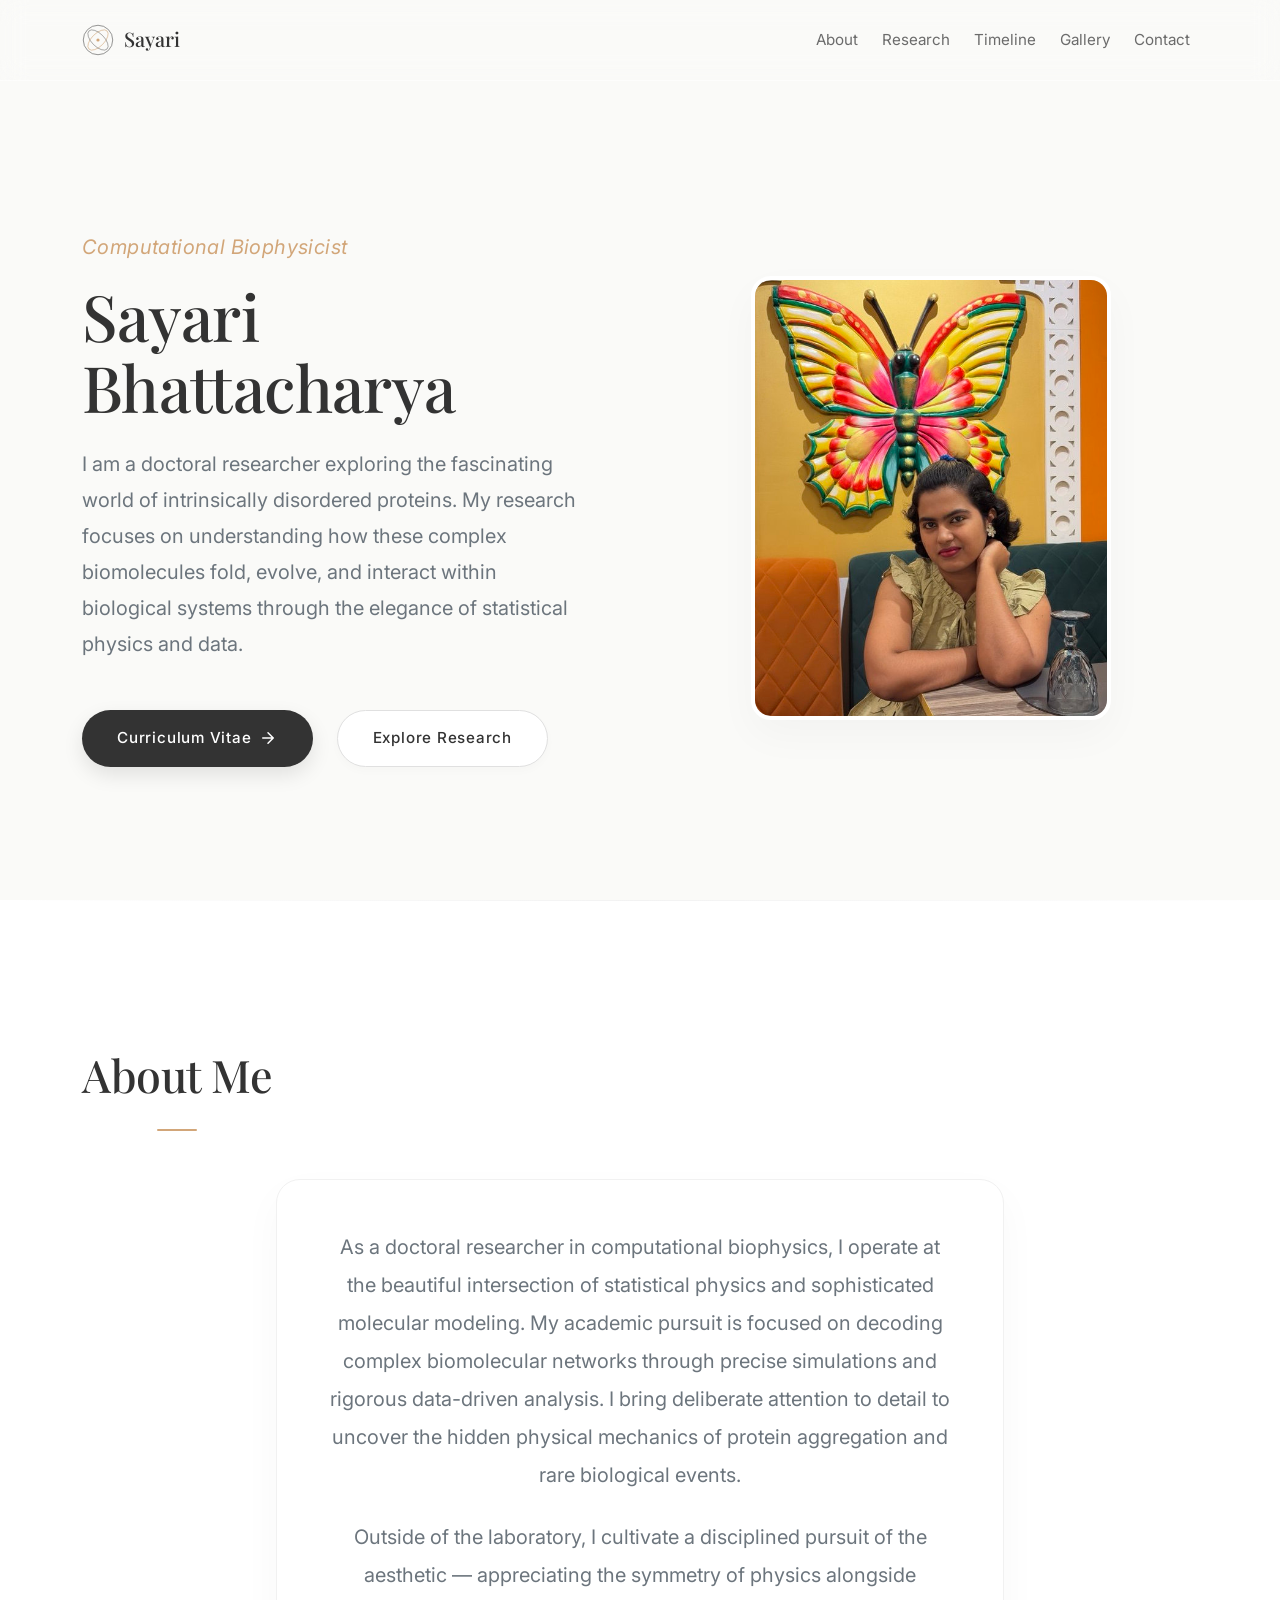
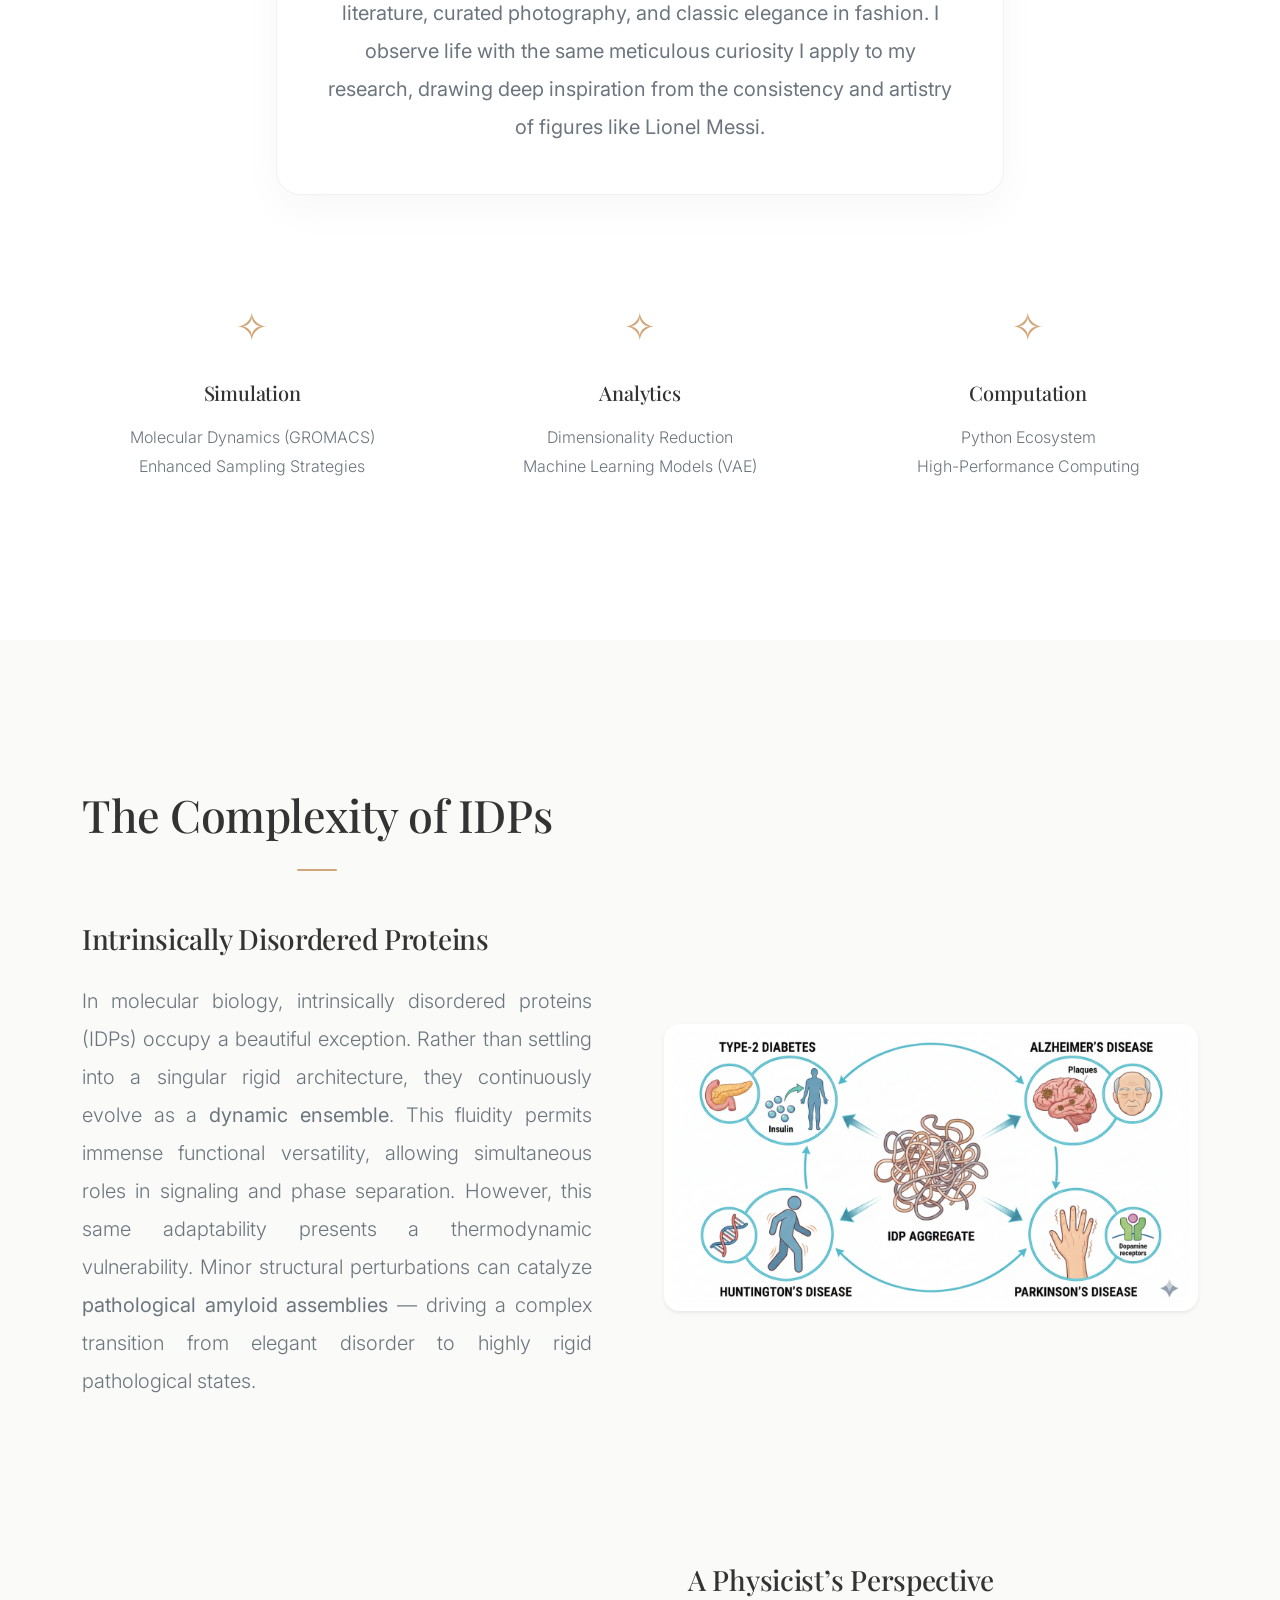
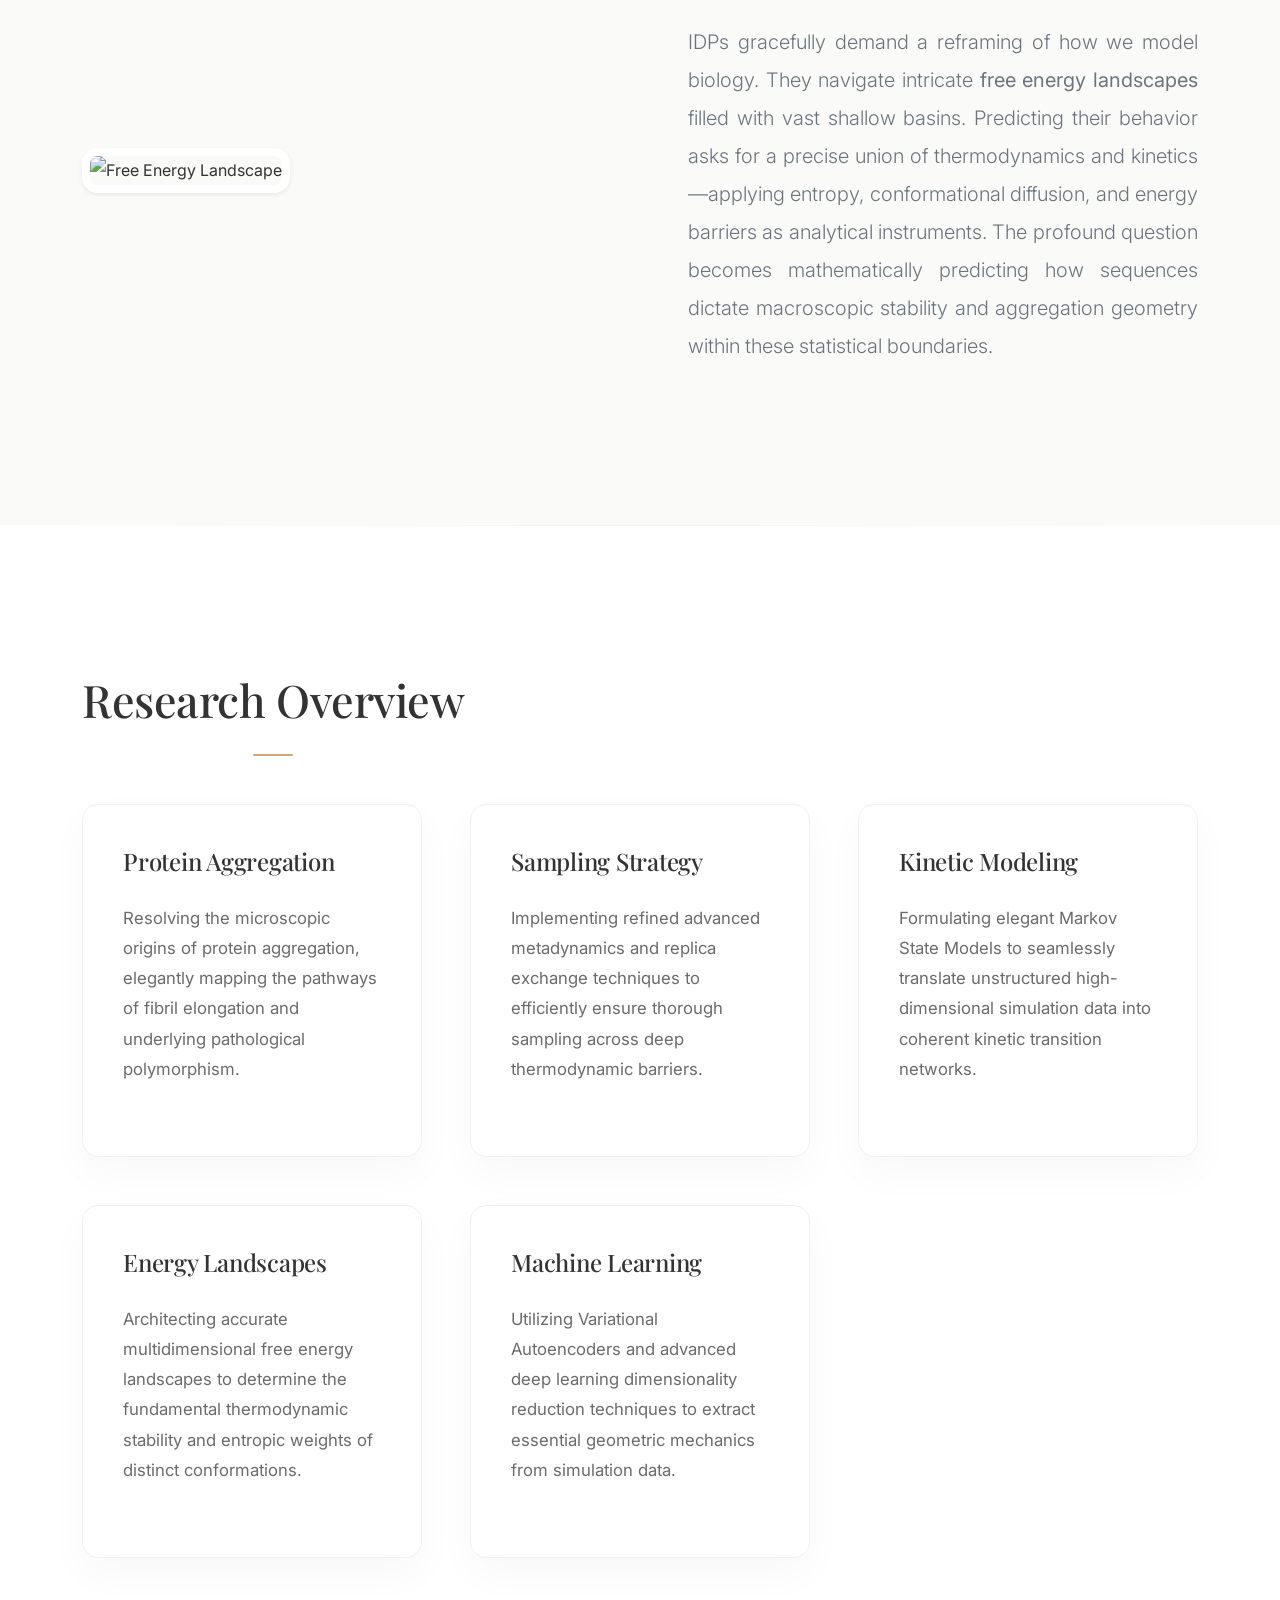
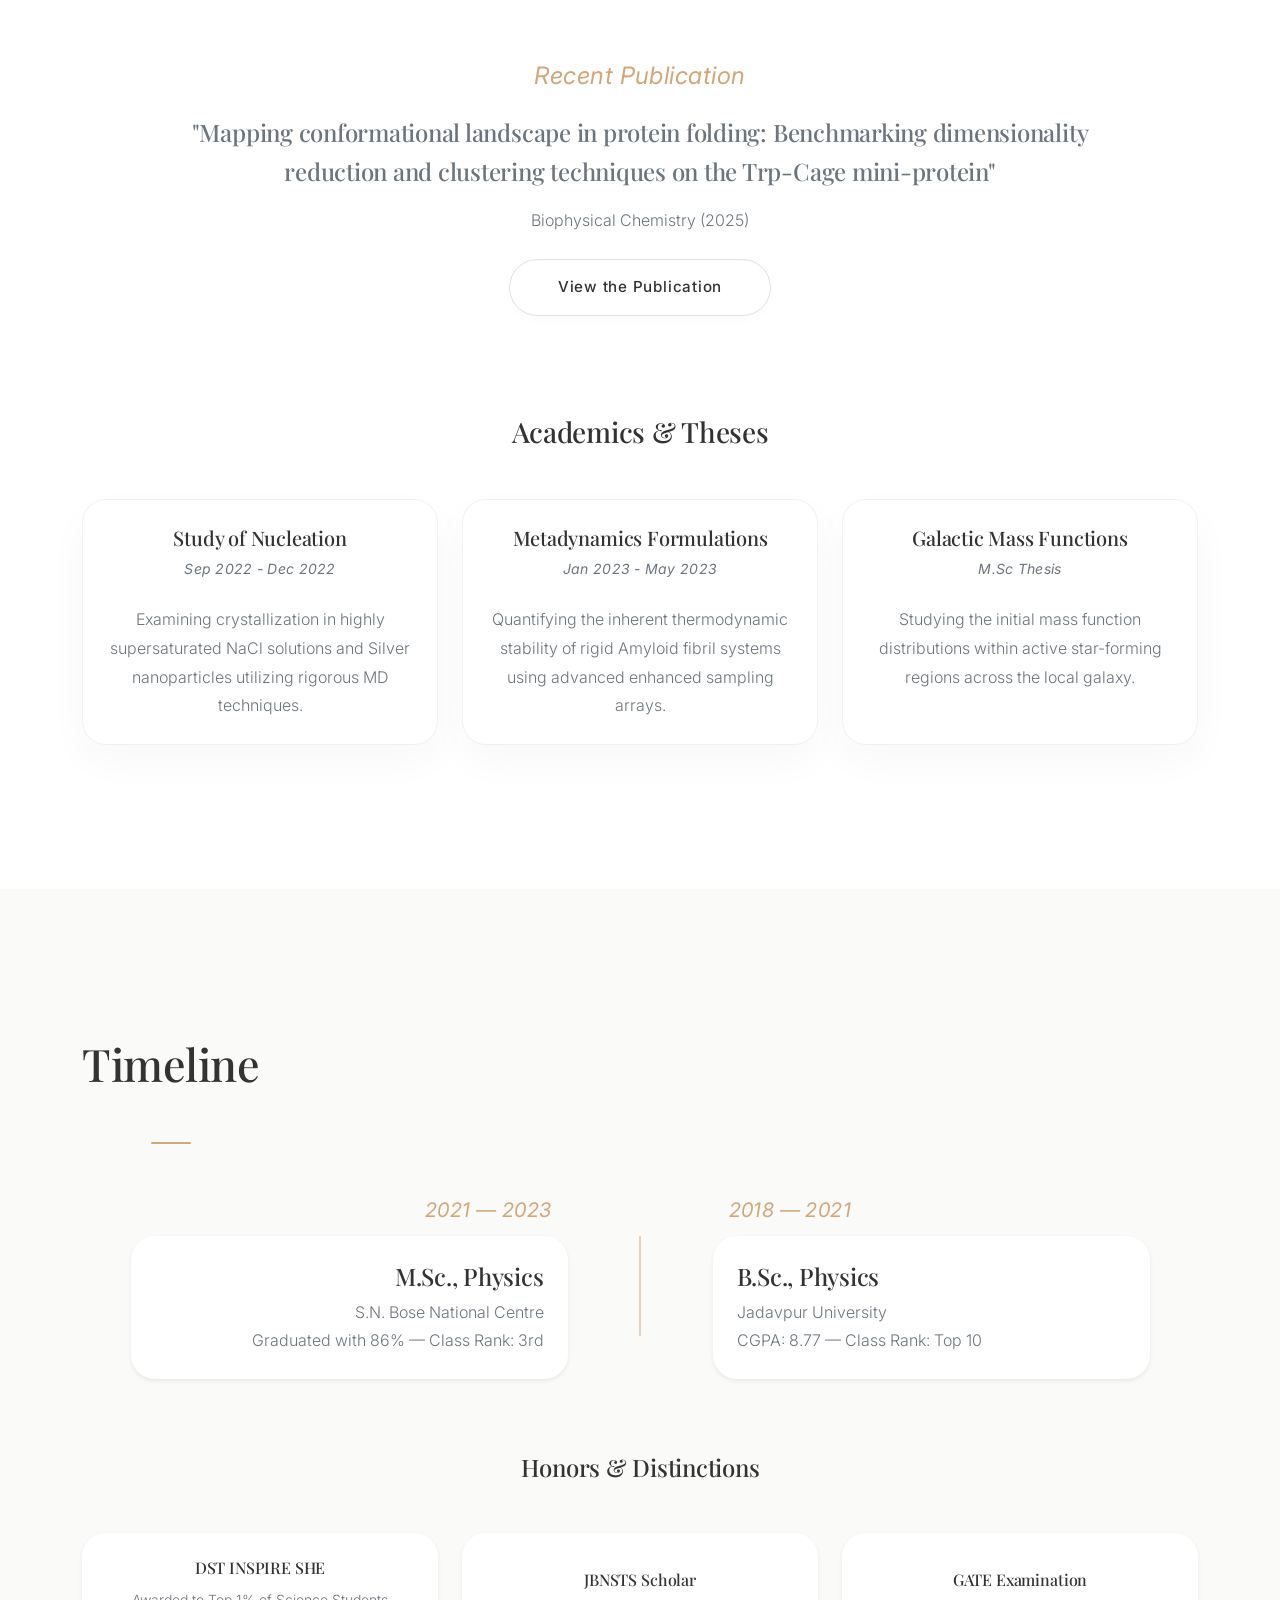
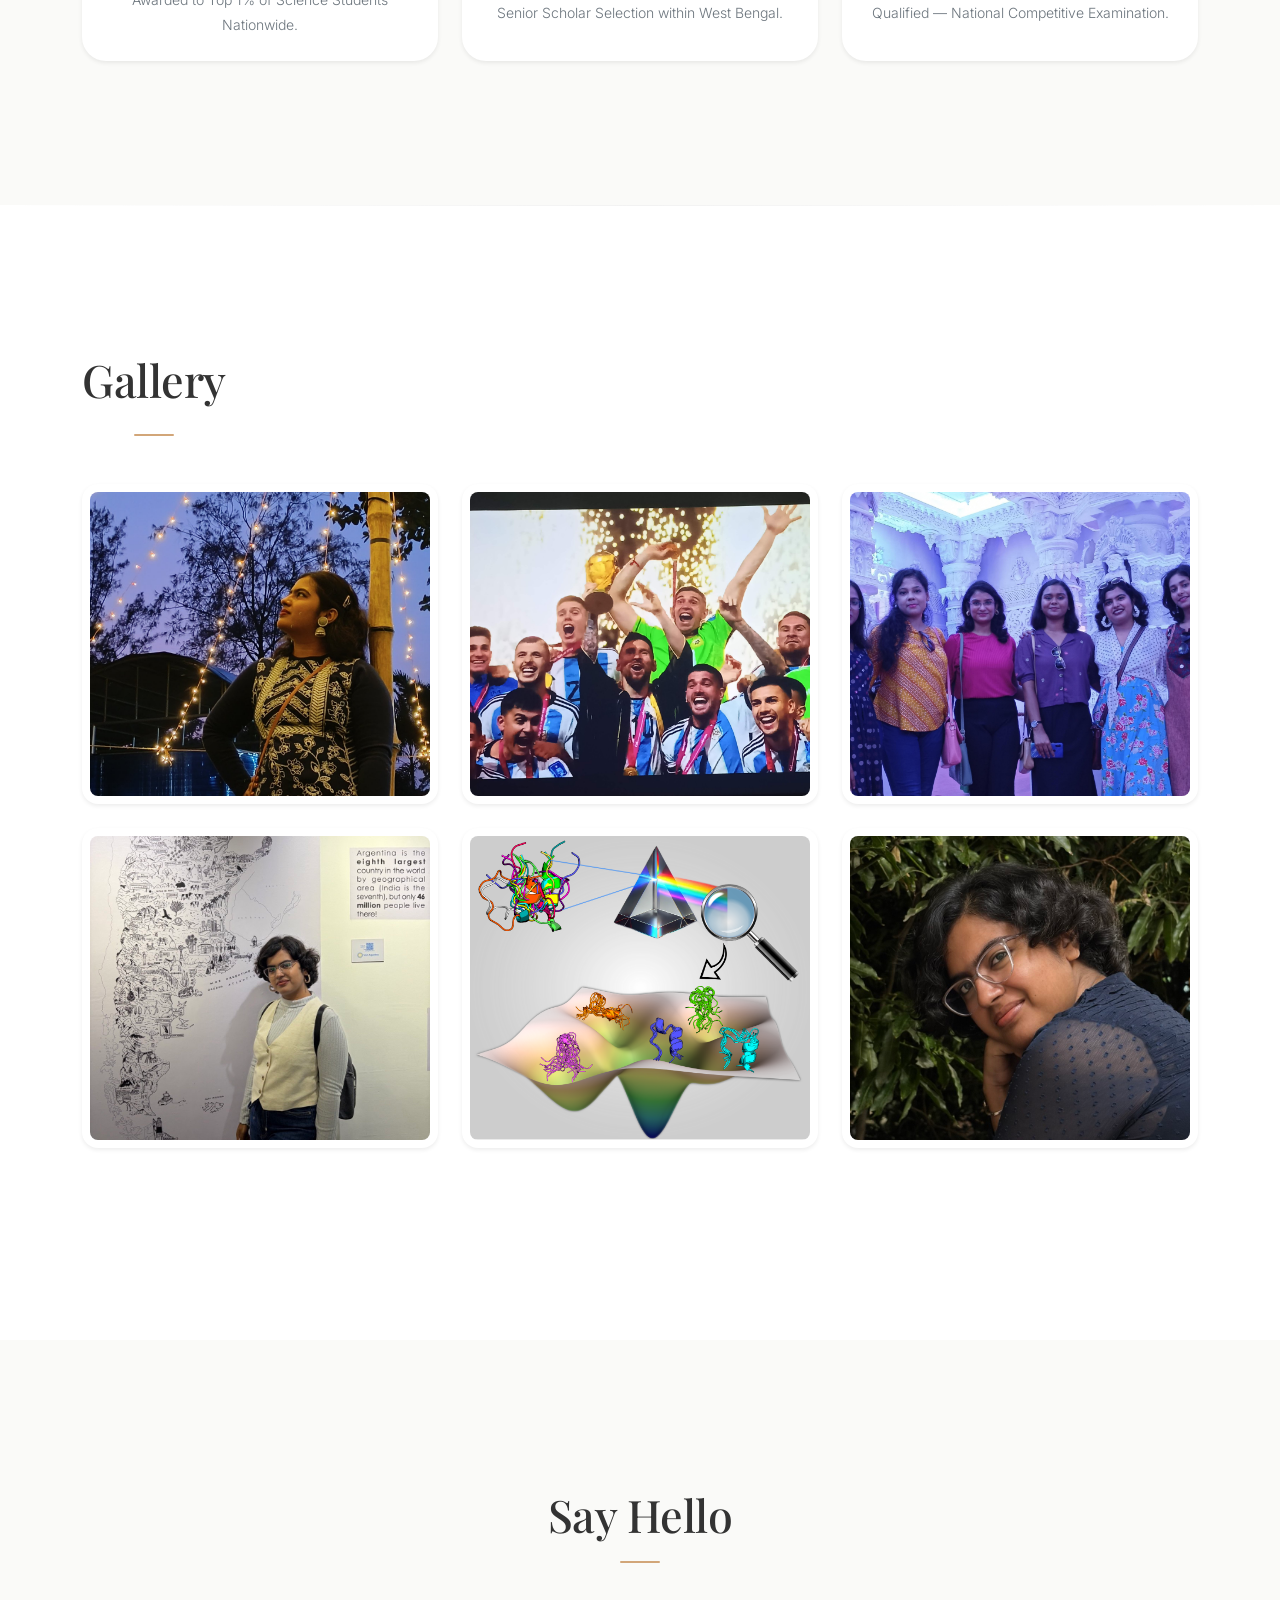
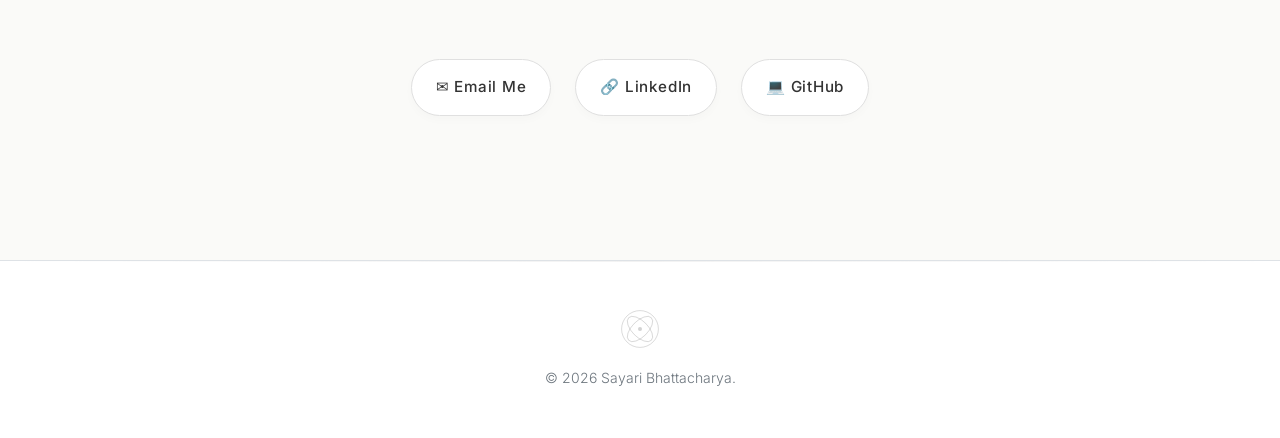
==== commit dabf5314: "New" ====
--- a/index.html
+++ b/index.html
@@ -9,415 +9,316 @@
 
     <link rel="preconnect" href="https://fonts.googleapis.com">
     <link rel="preconnect" href="https://fonts.gstatic.com" crossorigin>
-    <link
-        href="https://fonts.googleapis.com/css2?family=Lora:ital,wght@0,400;0,600;1,400&family=Roboto:wght@300;400;500;700&display=swap"
-        rel="stylesheet">
+    <link href="https://fonts.googleapis.com/css2?family=Playfair+Display:ital,wght@0,400;0,500;0,600;1,400;1,500&family=Inter:wght@300;400;500;600&display=swap" rel="stylesheet">
+    
+    <!-- Bootstrap CSS -->
+    <link href="https://cdn.jsdelivr.net/npm/bootstrap@5.3.3/dist/css/bootstrap.min.css" rel="stylesheet" integrity="sha384-QWTKZyjpPEjISv5WaRU9OFeRpok6YctnYmDr5pNlyT2bRjXh0JMhjY6hW+ALEwIH" crossorigin="anonymous">
+    
     <link rel="stylesheet" href="style.css">
 </head>
 
-<body class="light-theme">
+<body>
     <!-- Navigation -->
-    <nav id="navbar" class="glass-nav">
-        <div class="nav-container">
-            <a href="#home" class="logo">Sayari Bhattacharya</a>
-            <ul class="nav-links">
-                <li><a href="#about">About</a></li>
-                <li><a href="#research">Research</a></li>
-                <li><a href="#education">Education & Awards</a></li>
-                <li><a href="#gallery">Gallery</a></li>
-                <li><a href="#hobbies">Hobbies</a></li>
-                <li><a href="#contact">Contact</a></li>
-            </ul>
-            <div class="hamburger">
-                <span></span>
-                <span></span>
-                <span></span>
+    <nav id="navbar" class="navbar navbar-expand-md fixed-top py-3">
+        <div class="container">
+            <a href="#home" class="navbar-brand logo">
+                <!-- Elegant SVG Logo -->
+                <svg viewBox="0 0 100 100" fill="none" xmlns="http://www.w3.org/2000/svg">
+                    <!-- Outer delicate circle -->
+                    <circle cx="50" cy="50" r="46" stroke="currentColor" stroke-width="2" opacity="0.8"/>
+                    <!-- Inner overlapping elegant shapes representing biophysics / atoms -->
+                    <ellipse cx="50" cy="50" rx="20" ry="40" transform="rotate(45 50 50)" stroke="var(--accent-1)" stroke-width="2" opacity="0.9"/>
+                    <ellipse cx="50" cy="50" rx="20" ry="40" transform="rotate(-45 50 50)" stroke="currentColor" stroke-width="2" opacity="0.6"/>
+                    <circle cx="50" cy="50" r="5" fill="var(--accent-1)"/>
+                </svg>
+                <span class="fs-5 fw-medium" style="font-family: var(--font-heading); margin-bottom: 2px;">Sayari</span>
+            </a>
+            <button class="navbar-toggler border-0 shadow-none px-2" type="button" data-bs-toggle="collapse" data-bs-target="#navbarNav" aria-controls="navbarNav" aria-expanded="false" aria-label="Toggle navigation">
+                <span class="navbar-toggler-icon"></span>
+            </button>
+            <div class="collapse navbar-collapse justify-content-end" id="navbarNav">
+                <ul class="navbar-nav nav-links align-items-center gap-2">
+                    <li class="nav-item"><a class="nav-link" href="#about">About</a></li>
+                    <li class="nav-item"><a class="nav-link" href="#research">Research</a></li>
+                    <li class="nav-item"><a class="nav-link" href="#education">Timeline</a></li>
+                    <li class="nav-item"><a class="nav-link" href="#gallery">Gallery</a></li>
+                    <li class="nav-item"><a class="nav-link" href="#contact">Contact</a></li>
+                </ul>
             </div>
         </div>
     </nav>
 
     <!-- Hero Section -->
-    <section id="home" class="hero-section">
-        <div class="hero-content">
-            <h1 class="hero-title">Sayari</h1>
-            <h2 class="hero-subtitle" style="font-weight: 600; font-size: 1.8rem; color: var(--text-primary);">
-                Computational Biophysics Researcher @SNBNCBS</h2>
-            <p style="font-size: 1.25rem; font-weight: 600; color: var(--accent-1); margin-bottom: 0.5rem;">
-                Computational Biophysics | Molecular Simulations | Protein Aggregation
-            </p>
-            <p class="hero-bio"
-                style="font-size: 1.35rem; font-weight: 500; color: var(--text-secondary); margin-bottom: 2rem; line-height: 1.6;">
-                Understanding biomolecular complexity through computation, data and lens of Physics.
-            </p>
-            <div class="hero-cta">
-                <a href="resume.html" target="_blank" class="btn primary-btn">CV</a>
-                <a href="#research" class="btn secondary-btn">Research</a>
-                <a href="#contact" class="btn secondary-btn">Contact</a>
-            </div>
-        </div>
-        <div class="hero-image-container">
-            <img src="assets/Image_me.jpg" alt="Sayari Bhattacharya Profile" class="hero-image" id="profile-img">
-            <div class="glass-card blob-1"></div>
-            <div class="glass-card blob-2"></div>
+    <section id="home" class="hero-section d-flex align-items-center min-vh-100 pt-5">
+        <div class="container mt-5">
+            <div class="row align-items-center g-5">
+                <div class="col-lg-6 order-2 order-lg-1 hero-content text-center text-lg-start pe-lg-5">
+                    <div class="editorial-text fs-5 mb-3" style="color: var(--accent-1);">Computational Biophysicist</div>
+                    <h1 class="hero-title display-3 fw-medium mb-4" style="line-height: 1.1;">Sayari<br>Bhattacharya</h1>
+                    <p class="fs-5 mb-5 text-secondary" style="max-width: 500px; margin: 0 auto; margin-left: 0; line-height: 1.8;">
+                        I am a doctoral researcher exploring the fascinating world of intrinsically disordered proteins. My research focuses on understanding how these complex biomolecules fold, evolve, and interact within biological systems through the elegance of statistical physics and data.
+                    </p>
+                    <div class="d-flex flex-wrap justify-content-center justify-content-lg-start gap-4">
+                        <a href="resume.html" target="_blank" class="btn primary-btn d-flex align-items-center gap-2">
+                            Curriculum Vitae
+                            <svg width="18" height="18" viewBox="0 0 24 24" fill="none" stroke="currentColor" stroke-width="2" stroke-linecap="round" stroke-linejoin="round"><path d="M5 12h14M12 5l7 7-7 7"/></svg>
+                        </a>
+                        <a href="#research" class="btn secondary-btn">Explore Research</a>
+                    </div>
+                </div>
+                <div class="col-lg-6 order-1 order-lg-2 d-flex justify-content-center">
+                    <img src="assets/Image_me.jpg" alt="Sayari Bhattacharya Profile portrait" class="hero-image">
+                </div>
+            </div>
         </div>
     </section>
 
     <!-- About Section -->
-    <section id="about" class="section alt-bg">
-        <h2 class="section-title">About <span class="gradient-text">Me</span></h2>
-        <div class="about-grid">
-            <div class="about-text glass-panel fade-in">
-                <p>I am a doctoral researcher in computational biophysics working at the intersection of statistical
-                    physics and molecular modeling. My work focuses on understanding complex biomolecular processes
-                    through simulations and data-driven analysis, with particular interest in protein aggregation and
-                    conformational dynamics. I enjoy combining theoretical ideas with practical computational tools and
-                    uncover underlying physical principles.</p>
-                <p>Beyond research, I am driven by curiosity and the pursuit of a meaningful life shaped by science and
-                    creativity through coding, physics, chemistry, photography, nature, and fashion. I am also a
-                    lifelong admirer of Lionel Messi, whose dedication and consistency continue to inspire me.</p>
-            </div>
-
-            <div class="skills-panel glass-panel fade-in">
-                <h3 style="font-size: 1.4rem; color: var(--text-primary); margin-bottom: 1rem;">Core Skills</h3>
-                <ul style="list-style: none; margin-bottom: 1.5rem; color: var(--text-secondary);">
-                    <li>• Molecular Dynamics (GROMACS)</li>
-                    <li>• Enhanced Sampling (Metadynamics, REMD)</li>
-                    <li>• AI & Deep Learning (Auto-Encoders)</li>
-                </ul>
-
-                <h3 style="font-size: 1.4rem; color: var(--text-primary); margin-bottom: 1rem;">Programming</h3>
-                <ul style="list-style: none; margin-bottom: 1.5rem; color: var(--text-secondary);">
-                    <li>• Python (NumPy, Pandas, SciPy, Matplotlib)</li>
-                    <li>• Machine Learning (Clustering, Dimensionality Reduction)</li>
-                </ul>
-
-                <h3 style="font-size: 1.4rem; color: var(--text-primary); margin-bottom: 1rem;">Computational</h3>
-                <ul style="list-style: none; color: var(--text-secondary);">
-                    <li>• High-Performance Computing (HPC)</li>
-                    <li>• Large-Scale Data Analysis</li>
-                </ul>
+    <section id="about" class="section alt-bg py-5">
+        <div class="container py-5 my-5">
+            <h2 class="section-title text-center mb-5 pb-4">About Me</h2>
+            <div class="row g-5 justify-content-center">
+                <div class="col-lg-8">
+                    <div class="editorial-panel fade-in text-center px-md-5">
+                        <p class="fs-5 mb-4 text-secondary" style="line-height: 1.9;">
+                            As a doctoral researcher in computational biophysics, I operate at the beautiful intersection of statistical physics and sophisticated molecular modeling. My academic pursuit is focused on decoding complex biomolecular networks through precise simulations and rigorous data-driven analysis. I bring deliberate attention to detail to uncover the hidden physical mechanics of protein aggregation and rare biological events.
+                        </p>
+                        <p class="fs-5 mb-0 text-secondary" style="line-height: 1.9;">
+                            Outside of the laboratory, I cultivate a disciplined pursuit of the aesthetic — appreciating the symmetry of physics alongside literature, curated photography, and classic elegance in fashion. I observe life with the same meticulous curiosity I apply to my research, drawing deep inspiration from the consistency and artistry of figures like Lionel Messi.
+                        </p>
+                    </div>
+                </div>
+            </div>
+            
+            <div class="row g-5 mt-5 justify-content-center text-center">
+                <div class="col-md-4 fade-in delay-1">
+                    <div class="fs-1 mb-3" style="color: var(--accent-1);">✧</div>
+                    <h3 class="fs-5 mb-3 fw-medium">Simulation</h3>
+                    <p class="text-secondary fw-light">Molecular Dynamics (GROMACS)<br>Enhanced Sampling Strategies</p>
+                </div>
+                <div class="col-md-4 fade-in delay-2">
+                    <div class="fs-1 mb-3" style="color: var(--accent-1);">✧</div>
+                    <h3 class="fs-5 mb-3 fw-medium">Analytics</h3>
+                    <p class="text-secondary fw-light">Dimensionality Reduction<br>Machine Learning Models (VAE)</p>
+                </div>
+                <div class="col-md-4 fade-in delay-3">
+                    <div class="fs-1 mb-3" style="color: var(--accent-1);">✧</div>
+                    <h3 class="fs-5 mb-3 fw-medium">Computation</h3>
+                    <p class="text-secondary fw-light">Python Ecosystem<br>High-Performance Computing</p>
+                </div>
             </div>
         </div>
     </section>
 
     <!-- IDP Section -->
-    <section id="idps" class="section">
-        <h2 class="section-title">The Enigma of <span class="gradient-text">IDPs</span></h2>
-
-        <div class="idp-grid fade-in">
-            <div class="idp-text glass-panel">
-                <h3 style="font-size: 1.8rem; color: var(--accent-1); margin-bottom: 1rem;">Intrinsically Disordered Proteins (IDPs)</h3>
-                <p style="font-size: 1.1rem; line-height: 1.7; color: var(--text-secondary);">In molecular biology, <strong>intrinsically disordered proteins (IDPs)</strong> stand apart. Rather than adopting a single stable structure, they exist as <strong>dynamic ensembles</strong> continuously shifting across a spectrum of conformations. This disorder is a defining feature enabling IDPs to play central roles in signaling, regulation, and phase separation where <strong>flexibility and transient interactions</strong> are essential. However, this flexibility also makes them vulnerable. Misregulated interactions can lead to <strong>pathological assemblies like amyloid fibrils</strong>. These systems often undergo <strong>disorder to order transitions</strong>, which remains an intriguing challenge in modern biophysics.</p>
-            </div>
-            <div class="idp-img-container">
-                <img src="assets/Fig1.png" alt="IDP Ensemble Visualization" class="idp-image zoomable">
-            </div>
-        </div>
-
-        <div class="idp-grid mt-5 fade-in">
-            <div class="idp-img-container">
-                <img src="assets/Fig2.png" alt="Free Energy Landscape" class="idp-image zoomable">
-            </div>
-            <div class="idp-text glass-panel">
-                <h3 style="font-size: 1.8rem; color: var(--accent-1); margin-bottom: 1rem;">A Physicist’s Perspective on Disorder</h3>
-                <p style="font-size: 1.1rem; line-height: 1.7; color: var(--text-secondary);">IDPs redefine how we model biomolecular systems. Instead of fluctuating around a single energy minimum, they navigate <strong>rugged free energy landscapes</strong> of many competing low energy states. Their behavior is intrinsically probabilistic and best understood as <strong>evolving ensembles</strong>. This raises key questions including how disorder gives rise to structure, how molecular sequences shape <strong>aggregation pathways</strong>, and how stability and dynamics interplay. Answering these requires a <strong>unified view of thermodynamics and kinetics</strong>. Concepts like entropy, conformational diffusion, and energy barriers are essential tools. IDPs bridge ideas from <strong>statistical physics and complex systems</strong>, making them a uniquely rich problem at the interface of physics and biology.</p>
+    <section id="idps" class="section py-5">
+        <div class="container py-5 my-5">
+            <h2 class="section-title text-center mb-5 pb-4">The Complexity of IDPs</h2>
+
+            <div class="row align-items-center g-5 fade-in mb-5 pb-5">
+                <div class="col-lg-6 order-2 order-lg-1 pe-lg-5">
+                    <h3 class="fs-3 mb-4 fw-medium">Intrinsically Disordered Proteins</h3>
+                    <p class="text-secondary fw-light fs-5" style="line-height: 1.9; text-align: justify;">
+                        In molecular biology, intrinsically disordered proteins (IDPs) occupy a beautiful exception. Rather than settling into a singular rigid architecture, they continuously evolve as a <strong>dynamic ensemble</strong>. This fluidity permits immense functional versatility, allowing simultaneous roles in signaling and phase separation. However, this same adaptability presents a thermodynamic vulnerability. Minor structural perturbations can catalyze <strong>pathological amyloid assemblies</strong> — driving a complex transition from elegant disorder to highly rigid pathological states.
+                    </p>
+                </div>
+                <div class="col-lg-6 order-1 order-lg-2 text-center text-lg-end">
+                    <img src="assets/Fig1.png" alt="IDP Ensemble Visualization" class="img-fluid idp-image zoomable rounded-4 shadow-sm" style="border: 8px solid var(--bg-color-alt);">
+                </div>
+            </div>
+
+            <div class="row align-items-center g-5 mt-2 fade-in">
+                <div class="col-lg-6 text-center text-lg-start">
+                    <img src="assets/Fig2.png" alt="Free Energy Landscape" class="img-fluid idp-image zoomable rounded-4 shadow-sm" style="border: 8px solid var(--bg-color-alt);">
+                </div>
+                <div class="col-lg-6 ps-lg-5">
+                    <h3 class="fs-3 mb-4 fw-medium">A Physicist’s Perspective</h3>
+                    <p class="text-secondary fw-light fs-5" style="line-height: 1.9; text-align: justify;">
+                        IDPs gracefully demand a reframing of how we model biology. They navigate intricate <strong>free energy landscapes</strong> filled with vast shallow basins. Predicting their behavior asks for a precise union of thermodynamics and kinetics—applying entropy, conformational diffusion, and energy barriers as analytical instruments. The profound question becomes mathematically predicting how sequences dictate macroscopic stability and aggregation geometry within these statistical boundaries.
+                    </p>
+                </div>
             </div>
         </div>
     </section>
 
     <!-- Research Section -->
-    <section id="research" class="section">
-        <h2 class="section-title">Research & <span class="gradient-text">Projects</span></h2>
-
-        <div class="experience-highlight glass-panel mb-4 fade-in" style="margin-bottom: 2rem;">
-            <h3>Research Overview</h3>
-            <p style="font-size: 1.05rem; line-height: 1.6;">I study how structure and dynamics emerge in complex biomolecular systems, with a focus on IDPs. My work combines computational and statistical approaches to uncover the physical principles underlying their behavior.</p>
-        </div>
-
-        <!-- Current Themes -->
-        <h3 class="subsection-title" style="font-size: 1.8rem; margin: 2rem 0 1rem; color: var(--text-primary);">Current
-            Research Themes</h3>
-        <div class="projects-grid">
-            <div class="project-card glass-panel fade-in delay-1">
-                <div style="font-size: 2.2rem; margin-bottom: 0.5rem;">🧬</div>
-                <h3 class="project-title" style="color: var(--accent-1); font-size: 1.4rem;">Protein Aggregation & Fibril Growth</h3>
-                <p class="theme-desc">Understanding the molecular mechanisms of protein aggregation and fibril elongation, with a focus on structural organization, polymorphism, and growth pathways in biomolecular systems, particularly involving intrinsically disordered proteins.</p>
-                <div class="theme-divider"></div>
-                <p class="theme-keywords"><strong>Keywords:</strong> aggregation mechanisms, polymorphism, fibril structure, molecular organization</p>
-            </div>
-            <div class="project-card glass-panel fade-in delay-2">
-                <div style="font-size: 2.2rem; margin-bottom: 0.5rem;">⚙️</div>
-                <h3 class="project-title" style="color: var(--accent-1); font-size: 1.4rem;">Sampling Strategies</h3>
-                <p class="theme-desc">Designing efficient, data-driven approaches to explore complex conformational landscapes by directing simulations toward under-sampled and kinetically relevant regions. Employing enhanced sampling methods such as umbrella sampling, metadynamics, and REMD for improved exploration of biomolecular systems.</p>
-                <div class="theme-divider"></div>
-                <p class="theme-keywords"><strong>Keywords:</strong> adaptive sampling, enhanced sampling, replica exchange, rare events</p>
-            </div>
-            <div class="project-card glass-panel fade-in delay-3">
-                <div style="font-size: 2.2rem; margin-bottom: 0.5rem;">📊</div>
-                <h3 class="project-title" style="color: var(--accent-1); font-size: 1.4rem;">Kinetic Modeling</h3>
-                <p class="theme-desc">Analyzing biomolecular dynamics through state-based representations to explore transition pathways, metastable states, and long-timescale behavior, supported by statistical and data-driven modeling approaches.</p>
-                <div class="theme-divider"></div>
-                <p class="theme-keywords"><strong>Keywords:</strong> state-space models, transition networks, dynamics</p>
-            </div>
-            <div class="project-card glass-panel fade-in delay-1">
-                <div style="font-size: 2.2rem; margin-bottom: 0.5rem;">🔺</div>
-                <h3 class="project-title" style="color: var(--accent-1); font-size: 1.4rem;">Free Energy Landscapes</h3>
-                <p class="theme-desc">Characterizing stability and transitions in biomolecular systems using statistical approaches and enhanced sampling techniques to map underlying energy landscapes and identify relevant conformational states.</p>
-                <div class="theme-divider"></div>
-                <p class="theme-keywords"><strong>Keywords:</strong> free energy, thermodynamics, stability, conformational transitions</p>
-            </div>
-            <div class="project-card glass-panel fade-in delay-2">
-                <div style="font-size: 2.2rem; margin-bottom: 0.5rem;">🤖</div>
-                <h3 class="project-title" style="color: var(--accent-1); font-size: 1.4rem;">AI & Machine Learning</h3>
-                <p class="theme-desc">Applying deep learning models (e.g., VAE, CNN-VAE, TVAE) to analyze high-dimensional biomolecular data, focusing on clustering, dimensionality reduction, and learning meaningful low-dimensional structural representations.</p>
-                <div class="theme-divider"></div>
-                <p class="theme-keywords"><strong>Keywords:</strong> machine learning, dimensionality reduction, VAE, clustering, representation learning</p>
-            </div>
-        </div>
-
-        <!-- Publications -->
-        <h3 class="subsection-title" style="font-size: 1.8rem; margin: 2rem 0 1rem; color: var(--text-primary);">
-            Publications</h3>
-        <div class="glass-panel fade-in">
-            <ul style="list-style-type: none; padding: 0;">
-                <li
-                    style="padding: 1rem; border-left: 4px solid var(--accent-1); background: rgba(0,0,0,0.02); border-radius: 4px;">
-                    <strong style="font-size: 1.1rem; color: var(--text-primary);">Mapping conformational landscape in
-                        protein folding: Benchmarking dimensionality reduction and clustering techniques on the Trp-Cage
-                        mini-protein</strong><br>
-                    <span style="color: var(--text-secondary); font-style: italic;">Biophysical Chemistry
-                        (2025)</span><br>
-                    <a href="https://doi.org/10.1016/j.bpc.2025.107389" target="_blank"
-                        style="color: var(--accent-1); text-decoration: none; font-weight: 500;">🔗 DOI:
-                        10.1016/j.bpc.2025.107389</a>
-                </li>
-            </ul>
-        </div>
-
-        <!-- M.Sc Projects (Retained from history) -->
-        <h3 class="subsection-title" style="font-size: 1.8rem; margin: 2rem 0 1rem; color: var(--text-primary);">M.Sc
-            Projects</h3>
-        <div class="projects-grid">
-            <div class="project-card glass-panel fade-in">
-                <img src="assets/copy-of-nucleation-pathways.jpeg" alt="Nucleation" class="project-img">
-                <h3 class="project-title">Study of Nucleation for Crystallization from Solution</h3>
-                <p class="project-duration" style="color: var(--text-secondary); font-size: 0.9rem;">Sep 2022 - Dec 2022
-                </p>
-                <ul style="font-size: 0.95rem; margin-left: 1.2rem; color: var(--text-secondary);">
-                    <li>Molecular Dynamics techniques on Silver nanoparticles and Supersaturated NaCl solutions.</li>
-                </ul>
-            </div>
-            <div class="project-card glass-panel fade-in">
-                <img src="assets/sampling.jpeg" alt="Sampling" class="project-img">
-                <h3 class="project-title">Enhanced Sampling of Rare Events in MD Simulation</h3>
-                <p class="project-duration" style="color: var(--text-secondary); font-size: 0.9rem;">Jan 2023 - May 2023
-                </p>
-                <ul style="font-size: 0.95rem; margin-left: 1.2rem; color: var(--text-secondary);">
-                    <li>Investigated stability of Amyloid fibril systems using Metadynamics.</li>
-                </ul>
-            </div>
-            <div class="project-card glass-panel fade-in">
-                <img src="assets/mbr-7.jpg" alt="Galaxy" class="project-img">
-                <h3 class="project-title">Initial Mass Function in Galactic Star Forming Region</h3>
-                <p class="project-duration" style="color: var(--text-secondary); font-size: 0.9rem;">M.Sc Project</p>
-                <ul style="font-size: 0.95rem; margin-left: 1.2rem; color: var(--text-secondary);">
-                    <li>Researched and learned about recent features of galactic star formation.</li>
-                </ul>
+    <section id="research" class="section alt-bg py-5">
+        <div class="container py-5 my-5">
+            <h2 class="section-title text-center mb-5 pb-4">Research Overview</h2>
+
+            <!-- Current Themes -->
+            <div class="row row-cols-1 row-cols-md-2 row-cols-lg-3 g-5 mb-5 pb-5">
+                <div class="col">
+                    <div class="project-card editorial-panel hover-lift">
+                        <h3 class="fs-4 mb-4 fw-medium">Protein Aggregation</h3>
+                        <p class="theme-desc flex-grow-1">Resolving the microscopic origins of protein aggregation, elegantly mapping the pathways of fibril elongation and underlying pathological polymorphism.</p>
+                    </div>
+                </div>
+                <div class="col">
+                    <div class="project-card editorial-panel hover-lift">
+                        <h3 class="fs-4 mb-4 fw-medium">Sampling Strategy</h3>
+                        <p class="theme-desc flex-grow-1">Implementing refined advanced metadynamics and replica exchange techniques to efficiently ensure thorough sampling across deep thermodynamic barriers.</p>
+                    </div>
+                </div>
+                <div class="col">
+                    <div class="project-card editorial-panel hover-lift">
+                        <h3 class="fs-4 mb-4 fw-medium">Kinetic Modeling</h3>
+                        <p class="theme-desc flex-grow-1">Formulating elegant Markov State Models to seamlessly translate unstructured high-dimensional simulation data into coherent kinetic transition networks.</p>
+                    </div>
+                </div>
+                <!-- Row 2 -->
+                <div class="col">
+                    <div class="project-card editorial-panel hover-lift">
+                        <h3 class="fs-4 mb-4 fw-medium">Energy Landscapes</h3>
+                        <p class="theme-desc flex-grow-1">Architecting accurate multidimensional free energy landscapes to determine the fundamental thermodynamic stability and entropic weights of distinct conformations.</p>
+                    </div>
+                </div>
+                <div class="col">
+                    <div class="project-card editorial-panel hover-lift">
+                        <h3 class="fs-4 mb-4 fw-medium">Machine Learning</h3>
+                        <p class="theme-desc flex-grow-1">Utilizing Variational Autoencoders and advanced deep learning dimensionality reduction techniques to extract essential geometric mechanics from simulation data.</p>
+                    </div>
+                </div>
+            </div>
+
+            <div class="text-center mt-5 mb-5 fade-in">
+                <div class="editorial-text fs-4 mb-3" style="color: var(--accent-1);">Recent Publication</div>
+                <h4 class="fs-4 fw-medium mb-3 mx-auto text-secondary" style="max-width: 900px; line-height: 1.6;">"Mapping conformational landscape in protein folding: Benchmarking dimensionality reduction and clustering techniques on the Trp-Cage mini-protein"</h4>
+                <div class="text-secondary fw-light mb-4">Biophysical Chemistry (2025)</div>
+                <a href="https://doi.org/10.1016/j.bpc.2025.107389" target="_blank" class="btn secondary-btn rounded-pill px-5">View the Publication</a>
+            </div>
+
+            <!-- Past Projects -->
+            <h3 class="fs-3 fw-medium text-center mt-5 mb-5 pt-5">Academics & Theses</h3>
+            <div class="row row-cols-1 row-cols-lg-3 g-4">
+                <div class="col">
+                    <div class="editorial-panel fade-in hover-lift p-4 text-center d-flex flex-column h-100">
+                        <h3 class="fs-5 fw-medium mb-1">Study of Nucleation</h3>
+                        <p class="text-secondary editorial-text small mb-4">Sep 2022 - Dec 2022</p>
+                        <p class="text-secondary fw-light mb-0 flex-grow-1">Examining crystallization in highly supersaturated NaCl solutions and Silver nanoparticles utilizing rigorous MD techniques.</p>
+                    </div>
+                </div>
+                <div class="col">
+                    <div class="editorial-panel fade-in hover-lift p-4 text-center d-flex flex-column h-100">
+                        <h3 class="fs-5 fw-medium mb-1">Metadynamics Formulations</h3>
+                        <p class="text-secondary editorial-text small mb-4">Jan 2023 - May 2023</p>
+                        <p class="text-secondary fw-light mb-0 flex-grow-1">Quantifying the inherent thermodynamic stability of rigid Amyloid fibril systems using advanced enhanced sampling arrays.</p>
+                    </div>
+                </div>
+                <div class="col">
+                    <div class="editorial-panel fade-in hover-lift p-4 text-center d-flex flex-column h-100">
+                        <h3 class="fs-5 fw-medium mb-1">Galactic Mass Functions</h3>
+                        <p class="text-secondary editorial-text small mb-4">M.Sc Thesis</p>
+                        <p class="text-secondary fw-light mb-0 flex-grow-1">Studying the initial mass function distributions within active star-forming regions across the local galaxy.</p>
+                    </div>
+                </div>
             </div>
         </div>
     </section>
 
     <!-- Education & Awards Section -->
-    <section id="education" class="section alt-bg">
-        <h2 class="section-title">Education & <span class="gradient-text">Awards</span></h2>
-        <div class="timeline">
-            <div class="timeline-item glass-panel fade-in">
-                <div class="timeline-date">2021 - 2023</div>
-                <div class="timeline-content">
-                    <h3>Master of Science, Physics</h3>
-                    <h4>S.N. Bose National Centre for Basic Sciences</h4>
-                    <p>Graduated with 86% | 3rd highest scorer in class.</p>
-                </div>
-            </div>
-            <div class="timeline-item glass-panel fade-in">
-                <div class="timeline-date">2018 - 2021</div>
-                <div class="timeline-content">
-                    <h3>Bachelor of Science, Physics</h3>
-                    <h4>Jadavpur University</h4>
-                    <p>81.67% (CGPA: 8.77) | Top 10 in University.</p>
-                </div>
-            </div>
-
-            <div class="awards-grid" style="margin-top: 2rem;">
-                <div class="award-card glass-panel fade-in">
-                    <div class="award-icon">🎯</div>
-                    <h3>JAM and JEST 2021</h3>
-                    <p style="font-weight: 500; color: var(--accent-1);">Qualified</p>
-                </div>
-                <div class="award-card glass-panel fade-in">
-                    <div class="award-icon">🌟</div>
-                    <h3>DST INSPIRE SHE</h3>
-                    <p>Top 1% of students nationwide.</p>
-                </div>
-                <div class="award-card glass-panel fade-in">
-                    <div class="award-icon">🎓</div>
-                    <h3>GATE-2023</h3>
-                    <p style="font-weight: 500; color: var(--accent-1);">Qualified</p>
-                </div>
-                <div class="award-card glass-panel fade-in">
-                    <div class="award-icon">🏆</div>
-                    <h3>JBNSTS Senior Scholar</h3>
-                    <p>Top 50 students in the state.</p>
-                </div>
-                <div class="award-card glass-panel fade-in">
-                    <div class="award-icon">🥇</div>
-                    <h3>Best Student Award (2016)</h3>
-                    <p>West Bengal, 10th Board Exams.</p>
+    <section id="education" class="section py-5">
+        <div class="container py-5 my-5">
+            <h2 class="section-title text-center mb-5 pb-5">Timeline</h2>
+            
+            <div class="row g-5 mb-5 align-items-center justify-content-center">
+                <div class="col-md-5 text-md-end fade-in">
+                    <div class="editorial-text fs-5 mb-2 px-3">2021 — 2023</div>
+                    <div class="editorial-panel py-4 px-4 shadow-sm border-0 bg-white">
+                        <h3 class="fs-4 fw-medium mb-1">M.Sc., Physics</h3>
+                        <div class="text-secondary fw-light">S.N. Bose National Centre<br>Graduated with 86% — Class Rank: 3rd</div>
+                    </div>
+                </div>
+                <div class="col-md-1 d-none d-md-flex justify-content-center">
+                    <div style="width: 2px; height: 100px; background-color: var(--accent-1); border-radius: 2px; opacity: 0.5;"></div>
+                </div>
+                <div class="col-md-5 text-md-start fade-in">
+                    <div class="editorial-text fs-5 mb-2 px-3">2018 — 2021</div>
+                    <div class="editorial-panel py-4 px-4 shadow-sm border-0 bg-white">
+                        <h3 class="fs-4 fw-medium mb-1">B.Sc., Physics</h3>
+                        <div class="text-secondary fw-light">Jadavpur University<br>CGPA: 8.77 — Class Rank: Top 10</div>
+                    </div>
+                </div>
+            </div>
+
+            <h3 class="fs-4 fw-medium text-center mt-5 mb-5 pt-4">Honors & Distinctions</h3>
+            <div class="row row-cols-1 row-cols-md-2 row-cols-lg-3 g-4 justify-content-center">
+                <div class="col text-center">
+                    <div class="editorial-panel p-4 hover-lift d-flex flex-column justify-content-center h-100 border-0 shadow-sm">
+                        <h3 class="fs-6 fw-medium mb-2">DST INSPIRE SHE</h3>
+                        <p class="text-secondary small fw-light mb-0">Awarded to Top 1% of Science Students Nationwide.</p>
+                    </div>
+                </div>
+                <div class="col text-center">
+                    <div class="editorial-panel p-4 hover-lift d-flex flex-column justify-content-center h-100 border-0 shadow-sm">
+                        <h3 class="fs-6 fw-medium mb-2">JBNSTS Scholar</h3>
+                        <p class="text-secondary small fw-light mb-0">Senior Scholar Selection within West Bengal.</p>
+                    </div>
+                </div>
+                <div class="col text-center">
+                    <div class="editorial-panel p-4 hover-lift d-flex flex-column justify-content-center h-100 border-0 shadow-sm">
+                        <h3 class="fs-6 fw-medium mb-2">GATE Examination</h3>
+                        <p class="text-secondary small fw-light mb-0">Qualified — National Competitive Examination.</p>
+                    </div>
                 </div>
             </div>
         </div>
     </section>
 
     <!-- Gallery Section -->
-    <section id="gallery" class="section">
-        <h2 class="section-title">My <span class="gradient-text">Gallery</span></h2>
-        <p style="text-align: center; margin-bottom: 2rem; font-size: 1.1rem;">Maybe I love to click and love to be
-            clicked more than anything else!</p>
-        <div class="image-gallery-grid">
-            <div class="gallery-item glass-panel fade-in"><img src="assets/img-20221223.jpeg" alt="A winter evening!"
-                    loading="lazy">
-                <p>A winter evening!</p>
-            </div>
-            <div class="gallery-item glass-panel fade-in"><img src="assets/img20221219001635.jpeg" alt="That moment!"
-                    loading="lazy">
-                <p>That moment!</p>
-            </div>
-            <div class="gallery-item glass-panel fade-in"><img src="assets/img20221004123515.jpeg"
-                    alt="Durga Puja and Friends!" loading="lazy">
-                <p>Durga Puja & Friends!</p>
-            </div>
-            <div class="gallery-item glass-panel fade-in"><img src="assets/Bookfair.jpg" alt="Argentina" loading="lazy">
-                <p>Argentina</p>
-            </div>
-            <div class="gallery-item glass-panel fade-in"><img src="assets/Cover_Art1.png" alt="Emergence"
-                    loading="lazy">
-                <p>Emergence</p>
-            </div>
-            <div class="gallery-item glass-panel fade-in"><img src="assets/Header_Me.jpg" alt="Curiosity!"
-                    loading="lazy">
-                <p>Curiosity!</p>
-            </div>
-        </div>
-
-        <h3 class="subsection-title"
-            style="font-size: 1.8rem; margin: 3rem 0 1.5rem; color: var(--text-primary); text-align: center;">Mobile
-            Photography</h3>
-        <div class="image-gallery-grid">
-            <div class="gallery-item glass-panel fade-in"><img src="assets/img-20221014.jpeg"
-                    alt="A beautiful dawn in Kolkata!" loading="lazy">
-                <p>A beautiful dawn!</p>
-            </div>
-            <div class="gallery-item glass-panel fade-in"><img src="assets/img20220719145738.jpeg" alt="Port..."
-                    loading="lazy">
-                <p>Port...</p>
-            </div>
-            <div class="gallery-item glass-panel fade-in"><img src="assets/MP1.jpg" alt="Bloom" loading="lazy">
-                <p>Bloom</p>
-            </div>
-            <div class="gallery-item glass-panel fade-in"><img src="assets/MP2.jpg" alt="Serenity" loading="lazy">
-                <p>Serenity</p>
-            </div>
-            <div class="gallery-item glass-panel fade-in"><img src="assets/MP3.jpg" alt="Vibrance" loading="lazy">
-                <p>Vibrance</p>
-            </div>
-            <div class="gallery-item glass-panel fade-in"><img src="assets/MP4.jpg" alt="Flourish" loading="lazy">
-                <p>Flourish</p>
-            </div>
-            <div class="gallery-item glass-panel fade-in"><img src="assets/MP5.jpg" alt="Harmony" loading="lazy">
-                <p>Harmony</p>
-            </div>
-            <div class="gallery-item glass-panel fade-in"><img src="assets/MP6.jpg" alt="Chilli's" loading="lazy">
-                <p>Chilli's</p>
-            </div>
-            <div class="gallery-item glass-panel fade-in"><img src="assets/MP7.jpg" alt="Lusscibo" loading="lazy">
-                <p>Lusscibo</p>
-            </div>
-        </div>
-    </section>
-
-    <!-- Hobbies Section -->
-    <section id="hobbies" class="section alt-bg">
-        <h2 class="section-title">Beyond <span class="gradient-text">Research</span></h2>
-        <div class="hobbies-grid">
-            <div class="hobby-card glass-panel hover-lift">
-                <div class="hobby-icon">🔭</div>
-                <h3>Stargazing</h3>
-                <p>I find immense joy in gazing at the stars. Participated in Astronomy Camps.</p>
-            </div>
-            <div class="hobby-card glass-panel hover-lift">
-                <div class="hobby-icon">📸</div>
-                <h3>Photography</h3>
-                <p>Capturing lovely moments through the lens of nature photography.</p>
-            </div>
-            <div class="hobby-card glass-panel hover-lift">
-                <div class="hobby-icon">🎨</div>
-                <h3>Painting</h3>
-                <p>A cherished childhood activity that I eagerly resume during moments of respite.</p>
-            </div>
-            <div class="hobby-card glass-panel hover-lift">
-                <div class="hobby-icon">📚</div>
-                <h3>Literature</h3>
-                <p>Immersing myself in a wide array of genres, from science to detective stories.</p>
-            </div>
-            <div class="hobby-card glass-panel hover-lift">
-                <div class="hobby-icon">🎬</div>
-                <h3>Movies & Music</h3>
-                <p>I absolutely love watching movies and also have a deep, enduring interest in music.</p>
+    <section id="gallery" class="section alt-bg py-5">
+        <div class="container py-5 my-5">
+            <h2 class="section-title text-center mb-5 pb-4">Gallery</h2>
+            
+            <div class="row row-cols-1 row-cols-sm-2 row-cols-md-3 g-4 mb-5">
+                <div class="col"><div class="gallery-item zoomable"><img src="assets/img-20221223.jpeg" alt="Winter" class="img-fluid w-100 bg-white p-2 shadow-sm rounded-4" style="height:320px; object-fit:cover;" loading="lazy"></div></div>
+                <div class="col"><div class="gallery-item zoomable"><img src="assets/img20221219001635.jpeg" alt="Moment" class="img-fluid w-100 bg-white p-2 shadow-sm rounded-4" style="height:320px; object-fit:cover;" loading="lazy"></div></div>
+                <div class="col"><div class="gallery-item zoomable"><img src="assets/img20221004123515.jpeg" alt="Puja" class="img-fluid w-100 bg-white p-2 shadow-sm rounded-4" style="height:320px; object-fit:cover;" loading="lazy"></div></div>
+                <div class="col"><div class="gallery-item zoomable"><img src="assets/Bookfair.jpg" alt="Argentina" class="img-fluid w-100 bg-white p-2 shadow-sm rounded-4" style="height:320px; object-fit:cover;" loading="lazy"></div></div>
+                <div class="col"><div class="gallery-item zoomable"><img src="assets/Cover_Art1.png" alt="Emergence" class="img-fluid w-100 bg-white p-2 shadow-sm rounded-4" style="height:320px; object-fit:cover;" loading="lazy"></div></div>
+                <div class="col"><div class="gallery-item zoomable"><img src="assets/Header_Me.jpg" alt="Curiosity" class="img-fluid w-100 bg-white p-2 shadow-sm rounded-4" style="height:320px; object-fit:cover;" loading="lazy"></div></div>
             </div>
         </div>
     </section>
 
     <!-- Contact & Footer -->
-    <section id="contact" class="section contact-section">
-        <div class="contact-container glass-panel">
-            <h2 class="section-title">Let's <span class="gradient-text">Connect</span></h2>
-            <div class="contact-links" style="margin-top: 1rem;">
-                <a href="mailto:sayaribhattacharya4@gmail.com" class="contact-btn">
-                    <svg viewBox="0 0 24 24" fill="none" stroke="currentColor" stroke-width="2" stroke-linecap="round"
-                        stroke-linejoin="round">
-                        <path d="M4 4h16c1.1 0 2 .9 2 2v12c0 1.1-.9 2-2 2H4c-1.1 0-2-.9-2-2V6c0-1.1.9-2 2-2z"></path>
-                        <polyline points="22,6 12,13 2,6"></polyline>
-                    </svg>
-                    Email
-                </a>
-                <a href="https://linkedin.com/in/sayari-bhattacharya-25b314219" target="_blank" class="contact-btn">
-                    <svg viewBox="0 0 24 24" fill="none" stroke="currentColor" stroke-width="2" stroke-linecap="round"
-                        stroke-linejoin="round">
-                        <path d="M16 8a6 6 0 0 1 6 6v7h-4v-7a2 2 0 0 0-2-2 2 2 0 0 0-2 2v7h-4v-7a6 6 0 0 1 6-6z"></path>
-                        <rect x="2" y="9" width="4" height="12"></rect>
-                        <circle cx="4" cy="4" r="2"></circle>
-                    </svg>
-                    LinkedIn
-                </a>
-                <a href="https://github.com/bsayari10" target="_blank" class="contact-btn">
-                    <svg viewBox="0 0 24 24" fill="none" stroke="currentColor" stroke-width="2" stroke-linecap="round"
-                        stroke-linejoin="round">
-                        <path
-                            d="M9 19c-5 1.5-5-2.5-7-3m14 6v-3.87a3.37 3.37 0 0 0-.94-2.61c3.14-.35 6.44-1.54 6.44-7A5.44 5.44 0 0 0 20 4.77 5.07 5.07 0 0 0 19.91 1S18.73.65 16 2.48a13.38 13.38 0 0 0-7 0C6.27.65 5.09 1 5.09 1A5.07 5.07 0 0 0 5 4.77a5.44 5.44 0 0 0-1.5 3.78c0 5.42 3.3 6.61 6.44 7A3.37 3.37 0 0 0 9 18.13V22">
-                        </path>
-                    </svg>
-                    GitHub
-                </a>
-            </div>
-        </div>
-    </section>
-
-    <footer>
-        <p style="color: var(--text-secondary); text-align: center; margin-top: 2rem;">&copy; <span id="year"></span>
-            Sayari Bhattacharya.</p>
+    <section id="contact" class="section py-5">
+        <div class="container py-5 my-5 d-flex justify-content-center">
+            <div class="text-center col-12 col-md-8 col-lg-6">
+                <h2 class="section-title mb-5">Say Hello</h2>
+                <div class="d-flex flex-column flex-sm-row justify-content-center gap-4 mt-5">
+                    <a href="mailto:sayaribhattacharya4@gmail.com" class="btn secondary-btn px-4 py-3 bg-white rounded-pill">
+                        ✉ Email Me
+                    </a>
+                    <a href="https://linkedin.com/in/sayari-bhattacharya-25b314219" target="_blank" class="btn secondary-btn px-4 py-3 bg-white rounded-pill">
+                        🔗 LinkedIn
+                    </a>
+                    <a href="https://github.com/bsayari10" target="_blank" class="btn secondary-btn px-4 py-3 bg-white rounded-pill">
+                        💻 GitHub
+                    </a>
+                </div>
+            </div>
+        </div>
+    </section>
+
+    <footer class="py-5 alt-bg border-top">
+        <div class="container text-center">
+            <div class="mb-3 d-flex justify-content-center">
+                <svg viewBox="0 0 100 100" fill="none" xmlns="http://www.w3.org/2000/svg" style="width: 40px; height: 40px; color: var(--text-secondary);">
+                    <circle cx="50" cy="50" r="46" stroke="currentColor" stroke-width="2" opacity="0.3"/>
+                    <ellipse cx="50" cy="50" rx="20" ry="40" transform="rotate(45 50 50)" stroke="currentColor" stroke-width="2" opacity="0.3"/>
+                    <ellipse cx="50" cy="50" rx="20" ry="40" transform="rotate(-45 50 50)" stroke="currentColor" stroke-width="2" opacity="0.3"/>
+                    <circle cx="50" cy="50" r="5" fill="currentColor" opacity="0.3"/>
+                </svg>
+            </div>
+            <p class="text-secondary small fw-light mb-0">&copy; <span id="year"></span> Sayari Bhattacharya.</p>
+        </div>
     </footer>
 
-    <!-- Scripts -->
+    <!-- Bootstrap Bundle with Popper -->
+    <script src="https://cdn.jsdelivr.net/npm/bootstrap@5.3.3/dist/js/bootstrap.bundle.min.js" integrity="sha384-YvpcrYf0tY3lHB60NNkmxc5s9fDVZLESaAA55NDzOxhy9GkcIdslK1eN7N6jIeHz" crossorigin="anonymous"></script>
+    
+    <!-- Custom Scripts -->
     <script src="script.js"></script>
 </body>
 
--- a/style.css
+++ b/style.css
@@ -1,192 +1,165 @@
 /* Global Variables & Reset */
 :root {
-    --bg-color: #ffffff;
-    --bg-color-alt: #f4f6f9;
-    --text-primary: #0f172a;
-    --text-secondary: #475569;
-    --accent-1: #2563eb;
-    --accent-2: #3b82f6;
-    --accent-3: #8b5cf6;
-    --accent-gradient: linear-gradient(135deg, var(--accent-1), var(--accent-3));
+    /* Soft Minimalist Chic Palette */
+    --bg-color: #FAFAF8; /* Subtle warm grey/off-white */
+    --bg-color-alt: #FFFFFF; /* Pure white panels */
+    --text-primary: #333333; /* Soft Charcoal */
+    --text-secondary: #6B6B6B; /* Muted Slate */
     
-    --glass-bg: rgba(255, 255, 255, 0.7);
-    --glass-border: rgba(255, 255, 255, 0.6);
-    --glass-shadow: 0 10px 40px -10px rgba(15, 23, 42, 0.08);
-
+    --accent-1: #D2A679; /* Soft Caramel/Nude */
+    --accent-2: #8DA9A0; /* Muted Sage */
+    --border-color: #F1F1F1;
     
+    /* Elegant Soft Shadowing */
+    --card-shadow: 0 16px 40px rgba(0, 0, 0, 0.03);
+    --card-shadow-hover: 0 24px 50px rgba(0, 0, 0, 0.06);
+
     --nav-height: 80px;
-    --font-main: 'Roboto', sans-serif;
-    --font-heading: 'Lora', serif;
-}
-
-* {
-    margin: 0;
-    padding: 0;
-    box-sizing: border-box;
-    scroll-behavior: smooth;
+    --font-heading: 'Playfair Display', serif;
+    --font-main: 'Inter', sans-serif;
+    --border-radius-lg: 24px;
+    --border-radius-md: 16px;
 }
 
 body {
     font-family: var(--font-main);
     color: var(--text-primary);
-    line-height: 1.6;
+    background-color: var(--bg-color);
+    line-height: 1.8;
     overflow-x: hidden;
-    background: linear-gradient(-45deg, #ffffff, #f0f7ff, #e6f0fa, #ffffff);
-    background-size: 400% 400%;
-    animation: movingLight 18s ease infinite;
-}
-
-@keyframes movingLight {
-    0% { background-position: 0% 50%; }
-    50% { background-position: 100% 50%; }
-    100% { background-position: 0% 50%; }
+    -webkit-font-smoothing: antialiased;
+    -moz-osx-font-smoothing: grayscale;
 }
 
 /* Typography */
 h1, h2, h3, h4, h5, h6 {
     font-family: var(--font-heading);
-    font-weight: 600;
-    letter-spacing: -0.02em;
-}
-
-h2.section-title {
-    font-weight: 700;
-}
-
-.gradient-text {
-    background: var(--accent-gradient);
-    -webkit-background-clip: text;
-    -webkit-text-fill-color: transparent;
-    background-clip: text;
-}
-
-p {
+    color: var(--text-primary);
+    font-weight: 500;
+    line-height: 1.4;
+    letter-spacing: -0.01em;
+}
+
+.editorial-text {
+    font-style: italic;
+    color: var(--accent-1);
+    letter-spacing: 0.02em;
+}
+
+/* Panels & Cards */
+.editorial-panel {
+    background: var(--bg-color-alt);
+    border: 1px solid var(--border-color);
+    border-radius: var(--border-radius-lg);
+    padding: 3rem;
+    box-shadow: var(--card-shadow);
+    transition: all 0.5s cubic-bezier(0.25, 0.8, 0.25, 1);
+}
+
+.hover-lift {
+    transition: all 0.5s cubic-bezier(0.25, 0.8, 0.25, 1);
+}
+
+.hover-lift:hover {
+    transform: translateY(-5px);
+    box-shadow: var(--card-shadow-hover);
+}
+
+/* Navigation */
+.navbar {
+    background: rgba(250, 250, 248, 0.85);
+    backdrop-filter: blur(12px);
+    -webkit-backdrop-filter: blur(12px);
+    border-bottom: 1px solid rgba(255, 255, 255, 0.5);
+    transition: all 0.5s cubic-bezier(0.25, 0.8, 0.25, 1);
+}
+
+.logo {
+    display: flex;
+    align-items: center;
+    gap: 10px;
+    color: var(--text-primary) !important;
+    text-decoration: none;
+    transition: opacity 0.3s ease;
+}
+
+.logo:hover {
+    opacity: 0.8;
+}
+
+.logo svg {
+    width: 32px;
+    height: 32px;
+}
+
+.nav-links a.nav-link {
     color: var(--text-secondary);
-    margin-bottom: 1rem;
-}
-
-/* Glassmorphism Utilities */
-.glass-panel {
-    background: var(--glass-bg);
-    backdrop-filter: blur(20px);
-    -webkit-backdrop-filter: blur(20px);
-    border: 1px solid var(--glass-border);
-    border-radius: 16px;
-    padding: 2.2rem;
-    box-shadow: var(--glass-shadow);
-    transition: all 0.4s cubic-bezier(0.4, 0, 0.2, 1);
-    position: relative;
-    overflow: hidden;
-}
-
-.glass-panel::before {
-    content: "";
-    position: absolute;
-    top: 0; left: 0; right: 0;
-    height: 1px;
-    background: linear-gradient(90deg, rgba(255,255,255,0) 0%, rgba(255,255,255,0.8) 50%, rgba(255,255,255,0) 100%);
-    opacity: 0.5;
-}
-
-.hover-lift:hover {
-    transform: translateY(-8px);
-    box-shadow: 0 20px 40px -10px rgba(37, 99, 235, 0.15);
-    border-color: rgba(255, 255, 255, 0.9);
-}
-
-/* Navigation */
-.glass-nav {
-    position: fixed;
-    top: 0;
-    width: 100%;
-    z-index: 1000;
-    background: rgba(255, 255, 255, 0.9);
-    backdrop-filter: blur(12px);
-    border-bottom: 1px solid var(--glass-border);
-    transition: padding 0.3s ease;
-}
-
-.nav-container {
-    max-width: 1200px;
-    margin: 0 auto;
-    padding: 1.2rem 2rem;
-    display: flex;
-    justify-content: space-between;
-    align-items: center;
-}
-
-.logo {
-    font-family: var(--font-heading);
-    font-size: 1.25rem;
-    font-weight: 700;
-    color: var(--text-primary);
-    text-decoration: none;
-    letter-spacing: 1px;
-}
-
-.nav-links {
-    display: flex;
-    list-style: none;
-    gap: 2rem;
-}
-
-.nav-links a {
-    color: var(--text-secondary);
-    text-decoration: none;
-    font-weight: 500;
+    font-weight: 400;
     font-size: 0.95rem;
+    padding: 0.5rem 1.2rem;
     transition: color 0.3s ease;
-}
-
-.nav-links a:hover, .nav-links a.active {
-    color: var(--accent-1);
-}
-
-.hamburger {
-    display: none;
-    cursor: pointer;
-    flex-direction: column;
-    gap: 5px;
-}
-
-.hamburger span {
-    width: 25px;
-    height: 3px;
-    background-color: var(--text-primary);
-    border-radius: 3px;
-    transition: all 0.3s ease;
-}
-
-/* Base Layout & Sections */
-.section {
-    padding: 3.5rem 2rem;
-    max-width: 1200px;
-    margin: 0 auto;
-}
-
+    border-radius: 20px;
+}
+
+.nav-links a.nav-link:hover, .nav-links a.nav-link.active {
+    color: var(--text-primary);
+    background: rgba(0,0,0,0.03);
+}
+
+@media (max-width: 768px) {
+    .navbar-collapse {
+        background: var(--bg-color-alt);
+        padding: 1.5rem;
+        border-radius: var(--border-radius-md);
+        box-shadow: var(--card-shadow-hover);
+        margin-top: 1rem;
+        border: 1px solid var(--border-color);
+        text-align: center;
+    }
+}
+
+/* Layout Utilities */
 .alt-bg {
     background-color: var(--bg-color-alt);
-    max-width: 100%;
-}
-
-.alt-bg > * {
-    max-width: 1200px;
-    margin-left: auto;
-    margin-right: auto;
-    padding: 3.5rem 2rem;
+    position: relative;
+}
+
+.alt-bg::before {
+    content: '';
+    position: absolute;
+    top: 0;
+    left: 0;
+    right: 0;
+    height: 1px;
+    background: linear-gradient(90deg, transparent, rgba(0,0,0,0.05), transparent);
 }
 
 .section-title {
-    font-size: 2.5rem;
-    margin-bottom: 2rem;
-    text-align: center;
-}
-
-/* Animations & Transitions */
+    font-size: 2.8rem;
+    font-weight: 500;
+    color: var(--text-primary);
+    position: relative;
+    display: inline-block;
+    padding-bottom: 1rem;
+}
+
+.section-title::after {
+    content: '';
+    position: absolute;
+    bottom: 0;
+    left: 50%;
+    transform: translateX(-50%);
+    width: 40px;
+    height: 2px;
+    background-color: var(--accent-1);
+    border-radius: 2px;
+}
+
+/* Animations */
 .fade-in {
     opacity: 0;
-    transform: translateY(30px);
-    transition: opacity 0.8s ease, transform 0.8s ease;
+    transform: translateY(20px);
+    transition: opacity 1s cubic-bezier(0.25, 1, 0.5, 1), transform 1s cubic-bezier(0.25, 1, 0.5, 1);
 }
 
 .fade-in.visible {
@@ -198,300 +171,113 @@
 .delay-2 { transition-delay: 0.2s; }
 .delay-3 { transition-delay: 0.3s; }
 
+/* Buttons */
+.btn {
+    font-family: var(--font-main);
+    font-weight: 500;
+    letter-spacing: 0.05em;
+    font-size: 0.95rem;
+    padding: 1rem 2.2rem;
+    border-radius: 30px; /* Smooth aesthetic corners */
+    transition: all 0.4s cubic-bezier(0.25, 0.8, 0.25, 1);
+}
+
+.primary-btn {
+    background: var(--text-primary);
+    color: #FFFFFF;
+    border: none;
+    box-shadow: 0 8px 20px rgba(0, 0, 0, 0.1);
+}
+
+.primary-btn:hover {
+    background: #4A4A4A;
+    color: #FFFFFF;
+    transform: translateY(-2px);
+    box-shadow: 0 12px 25px rgba(0, 0, 0, 0.15);
+}
+
+.secondary-btn {
+    background: var(--bg-color-alt);
+    color: var(--text-primary);
+    border: 1px solid #E0E0E0;
+    box-shadow: 0 4px 10px rgba(0,0,0,0.02);
+}
+
+.secondary-btn:hover {
+    background: var(--bg-color);
+    border-color: #D0D0D0;
+    color: var(--text-primary);
+    transform: translateY(-2px);
+    box-shadow: 0 8px 15px rgba(0,0,0,0.05);
+}
+
 /* Hero Section */
-.hero-section {
-    display: flex;
-    align-items: center;
-    justify-content: space-between;
-    min-height: 85vh;
-    padding: calc(var(--nav-height) + 2rem) 2rem 2rem;
-    max-width: 1200px;
-    margin: 0 auto;
-    position: relative;
-}
-
-.hero-content {
-    flex: 1;
-    max-width: 600px;
+.hero-image {
+    max-width: 360px;
+    width: 100%;
     z-index: 2;
-}
-
-.hero-title {
-    font-size: clamp(3rem, 5vw, 4.5rem);
-    line-height: 1.1;
-    margin-bottom: 1rem;
-}
-
-.hero-subtitle {
-    font-size: 1.5rem;
-    font-weight: 400;
-    color: var(--text-secondary);
-    margin-bottom: 1.5rem;
-}
-
-.hero-cta {
-    display: flex;
-    gap: 1rem;
-}
-
-.btn {
-    padding: 0.8rem 1.8rem;
-    border-radius: 30px;
-    text-decoration: none;
-    font-weight: 600;
-    font-size: 0.95rem;
-    transition: all 0.3s ease;
-    cursor: pointer;
-}
-
-.primary-btn {
-    background: var(--accent-gradient);
-    color: #fff;
-    box-shadow: 0 4px 15px rgba(43, 108, 176, 0.3);
-}
-
-.primary-btn:hover {
-    transform: translateY(-2px);
-    box-shadow: 0 6px 20px rgba(43, 108, 176, 0.4);
-}
-
-.secondary-btn {
-    background: transparent;
-    color: var(--text-primary);
-    border: 1px solid var(--border-color);
-}
-
-.secondary-btn:hover {
-    background: rgba(0, 0, 0, 0.05);
-    border-color: var(--accent-1);
-}
-
-.hero-image-container {
-    flex: 0.8;
-    display: flex;
-    justify-content: center;
-    align-items: center;
-    position: relative;
-}
-
-.hero-image {
-    width: 100%;
-    max-width: 360px;
-    z-index: 2;
-    position: relative;
-    
-    /* Aesthetic Cartoonish Hand-Drawn Frame */
-    border: 5px solid var(--text-primary);
-    border-radius: 255px 15px 225px 15px / 15px 225px 15px 255px;
-    box-shadow: 12px 12px 0px var(--accent-1), -6px -6px 0px var(--accent-2);
-    transition: all 0.4s cubic-bezier(0.25, 0.8, 0.25, 1);
+    border-radius: 20px;
+    box-shadow: var(--card-shadow);
+    transition: all 0.5s cubic-bezier(0.25, 1, 0.5, 1);
+    border: 4px solid var(--bg-color-alt);
 }
 
 .hero-image:hover {
-    border-radius: 15px 225px 15px 255px / 255px 15px 225px 15px;
-    transform: translateY(-4px) rotate(-1deg);
-    box-shadow: 16px 16px 0px var(--accent-1), -4px -4px 0px var(--accent-2);
-}
-
-.blob-1, .blob-2 {
-    position: absolute;
-    border-radius: 50%;
-    filter: blur(60px);
-    z-index: 1;
-    opacity: 0.2;
-}
-
-.blob-1 {
-    width: 300px;
-    height: 300px;
-    background: var(--accent-1);
-    top: -10%;
-    right: -10%;
-    animation: float 8s ease-in-out infinite alternate;
-}
-
-.blob-2 {
-    width: 250px;
-    height: 250px;
-    background: var(--accent-2);
-    bottom: -10%;
-    left: -10%;
-    animation: float 10s ease-in-out infinite alternate-reverse;
-}
-
-@keyframes float {
-    0% { transform: translate(0, 0) scale(1); }
-    100% { transform: translate(30px, 30px) scale(1.1); }
-}
-
-/* About Section */
-.about-grid {
-    display: grid;
-    grid-template-columns: 3fr 2fr;
-    gap: 2rem;
-}
-
-.about-text p {
-    font-size: 1.1rem;
-    margin-bottom: 1.5rem;
-}
-
-/* IDP Section */
-.idp-grid {
-    display: grid;
-    grid-template-columns: 1fr 1fr;
-    gap: 3rem;
-    align-items: center;
-}
-
-.idp-img-container {
-    display: flex;
-    justify-content: center;
-    align-items: center;
-}
-
-.idp-image {
-    width: 100%;
-    max-width: 500px;
-    border-radius: 16px;
-    box-shadow: var(--glass-shadow);
-    transition: transform 0.4s ease;
-}
-
-.idp-image:hover {
-    transform: scale(1.03);
-}
-
-/* Timeline & Awards */
-.timeline {
+    transform: translateY(-6px);
+    box-shadow: var(--card-shadow-hover);
+}
+
+/* Cards & Interactables */
+.project-card {
+    padding: 2.5rem;
+    height: 100%;
     display: flex;
     flex-direction: column;
-    gap: 2rem;
-}
-
+    border-radius: var(--border-radius-md);
+}
+
+.theme-desc {
+    font-size: 1.05rem;
+    color: var(--text-secondary);
+    line-height: 1.8;
+    margin-bottom: 2rem;
+}
+
+/* Timeline */
 .timeline-item {
+    border-left: 2px solid var(--border-color);
+    padding-left: 2.5rem;
     position: relative;
-    padding-left: 2rem;
-}
-
-.timeline-date {
-    font-family: var(--font-heading);
-    color: var(--accent-1);
-    font-weight: 600;
-    margin-bottom: 0.5rem;
-}
-
-.awards-grid {
-    display: grid;
-    grid-template-columns: repeat(auto-fit, minmax(220px, 1fr));
-    gap: 1.5rem;
-}
-
-.award-card {
-    text-align: center;
-}
-
-.award-icon {
-    font-size: 2.5rem;
-    margin-bottom: 1rem;
-}
-
-/* Projects Section */
-.experience-highlight h3 {
-    color: var(--accent-1);
-    font-size: 1.5rem;
-}
-
-.projects-grid {
-    display: grid;
-    grid-template-columns: repeat(auto-fit, minmax(300px, 1fr));
-    gap: 2rem;
-    margin-top: 1rem;
-}
-
-.project-card {
-    display: flex;
-    flex-direction: column;
-    transition: all 0.4s cubic-bezier(0.4, 0, 0.2, 1);
-}
-
-.project-card:hover {
-    transform: translateY(-8px) scale(1.02);
-    box-shadow: 0 20px 40px -10px rgba(37, 99, 235, 0.15);
-}
-
-.project-img {
-    width: 100%;
-    height: 180px;
-    object-fit: cover;
-    border-radius: 8px;
-    margin-bottom: 1.5rem;
-    box-shadow: 0 4px 15px rgba(0,0,0,0.05);
-}
-
-.project-title {
-    font-size: 1.25rem;
-    margin-bottom: 0.5rem;
-}
-
-.theme-desc {
-    font-size: 1.1rem;
-    color: #334155;
-    line-height: 1.6;
-    flex-grow: 1;
-}
-
-.theme-divider {
-    height: 1px;
-    background: linear-gradient(90deg, rgba(37,99,235,0.1), rgba(37,99,235,0.3), rgba(37,99,235,0.1));
-    margin: 1.2rem 0 1rem;
-}
-
-.theme-keywords {
-    font-size: 0.9rem;
-    color: var(--accent-1);
-    margin: 0;
-}
-
-/* Gallery Section */
-.image-gallery-grid {
-    display: grid;
-    grid-template-columns: repeat(auto-fit, minmax(280px, 1fr));
-    gap: 1.5rem;
-}
-
-.gallery-item {
-    text-align: center;
-    padding: 1rem;
-}
-
-.gallery-item img {
-    width: 100%;
-    height: 220px;
-    object-fit: cover;
-    border-radius: 8px;
-    margin-bottom: 1rem;
-    transition: transform 0.3s ease;
-}
-
-.gallery-item img:hover {
-    transform: scale(1.03);
-}
-
-/* Click Lightbox Modal */
+    padding-bottom: 3rem;
+}
+
+.timeline-item::before {
+    content: '';
+    position: absolute;
+    left: -7px;
+    top: 5px;
+    width: 12px;
+    height: 12px;
+    border-radius: 50%;
+    background: var(--bg-color-alt);
+    border: 3px solid var(--accent-1);
+    box-shadow: 0 2px 4px rgba(0,0,0,0.1);
+}
+
+/* Lightbox */
 #lightbox {
     position: fixed;
     top: 0; left: 0; width: 100vw; height: 100vh;
-    background: rgba(15, 23, 42, 0.95);
-    backdrop-filter: blur(10px);
-    -webkit-backdrop-filter: blur(10px);
+    background: rgba(250, 250, 248, 0.95);
+    backdrop-filter: blur(8px);
+    -webkit-backdrop-filter: blur(8px);
     z-index: 9999;
     display: flex;
     justify-content: center;
     align-items: center;
     opacity: 0;
     pointer-events: none;
-    transition: opacity 0.3s ease;
+    transition: opacity 0.5s ease;
 }
 
 #lightbox.active {
@@ -503,111 +289,23 @@
 #lightbox img {
     max-width: 90vw;
     max-height: 90vh;
-    border-radius: 8px;
-    box-shadow: 0 20px 40px rgba(0,0,0,0.4);
-    transition: transform 0.3s cubic-bezier(0.175, 0.885, 0.32, 1.275);
-    transform: scale(0.9);
+    border-radius: var(--border-radius-md);
+    box-shadow: 0 20px 60px rgba(0,0,0,0.15);
+    transform: scale(0.95);
+    border: 6px solid var(--bg-color-alt);
+    transition: transform 0.5s cubic-bezier(0.25, 1, 0.5, 1);
 }
 
 #lightbox.active img {
     transform: scale(1);
 }
 
-.zoomable {
-    cursor: zoom-in;
-    transition: transform 0.3s ease;
-}
-.zoomable:hover {
-    transform: scale(1.03);
-}
-
-/* Hobbies Section */
-.hobbies-grid {
-    display: grid;
-    grid-template-columns: repeat(5, 1fr);
-    gap: 1.5rem;
-}
-
-.hobby-card {
-    text-align: center;
-    padding: 2rem 1.5rem;
-}
-
-.hobby-icon {
-    font-size: 3.5rem;
-    margin-bottom: 1rem;
-    display: inline-block;
-    transition: transform 0.3s ease;
-}
-
-.hobby-card:hover .hobby-icon {
-    transform: scale(1.1) rotate(5deg);
-}
-
-/* Contact */
-.contact-section {
-    display: flex;
-    justify-content: center;
-}
-
-.contact-container {
-    text-align: center;
-    max-width: 600px;
-    width: 100%;
-}
-
-.contact-links {
-    display: flex;
-    justify-content: center;
-    gap: 1.5rem;
-    flex-wrap: wrap;
-}
-
-.contact-btn {
-    display: flex;
-    align-items: center;
-    gap: 0.8rem;
-    padding: 0.8rem 1.5rem;
-    background: var(--bg-color);
-    border: 1px solid var(--glass-border);
-    border-radius: 8px;
-    color: var(--text-primary);
-    text-decoration: none;
-    transition: transform 0.2s ease, background 0.2s ease;
-}
-
-.contact-btn:hover {
-    background: var(--bg-alt);
-    transform: translateY(-2px);
-}
-
-.contact-btn svg {
-    width: 20px;
-    height: 20px;
-}
-
-@media (max-width: 992px) {
-    .hero-section {
-        flex-direction: column;
-        text-align: center;
-        padding-top: 6rem;
-        gap: 2rem;
-    }
-    
-    .hero-cta {
-        justify-content: center;
-    }
-    
-    .about-grid {
-        grid-template-columns: 1fr;
-    }
-    
-    .idp-grid {
-        grid-template-columns: 1fr;
-        gap: 2rem;
-    }
-    
-    .reverse-mobile {
-        order: 2;
-    }
-}
+.gallery-item img {
+    border-radius: 12px;
+    transition: transform 0.6s cubic-bezier(0.25, 1, 0.5, 1), box-shadow 0.6s ease;
+}
+
+.gallery-item img:hover {
+    transform: scale(1.02);
+    box-shadow: var(--card-shadow-hover);
+}
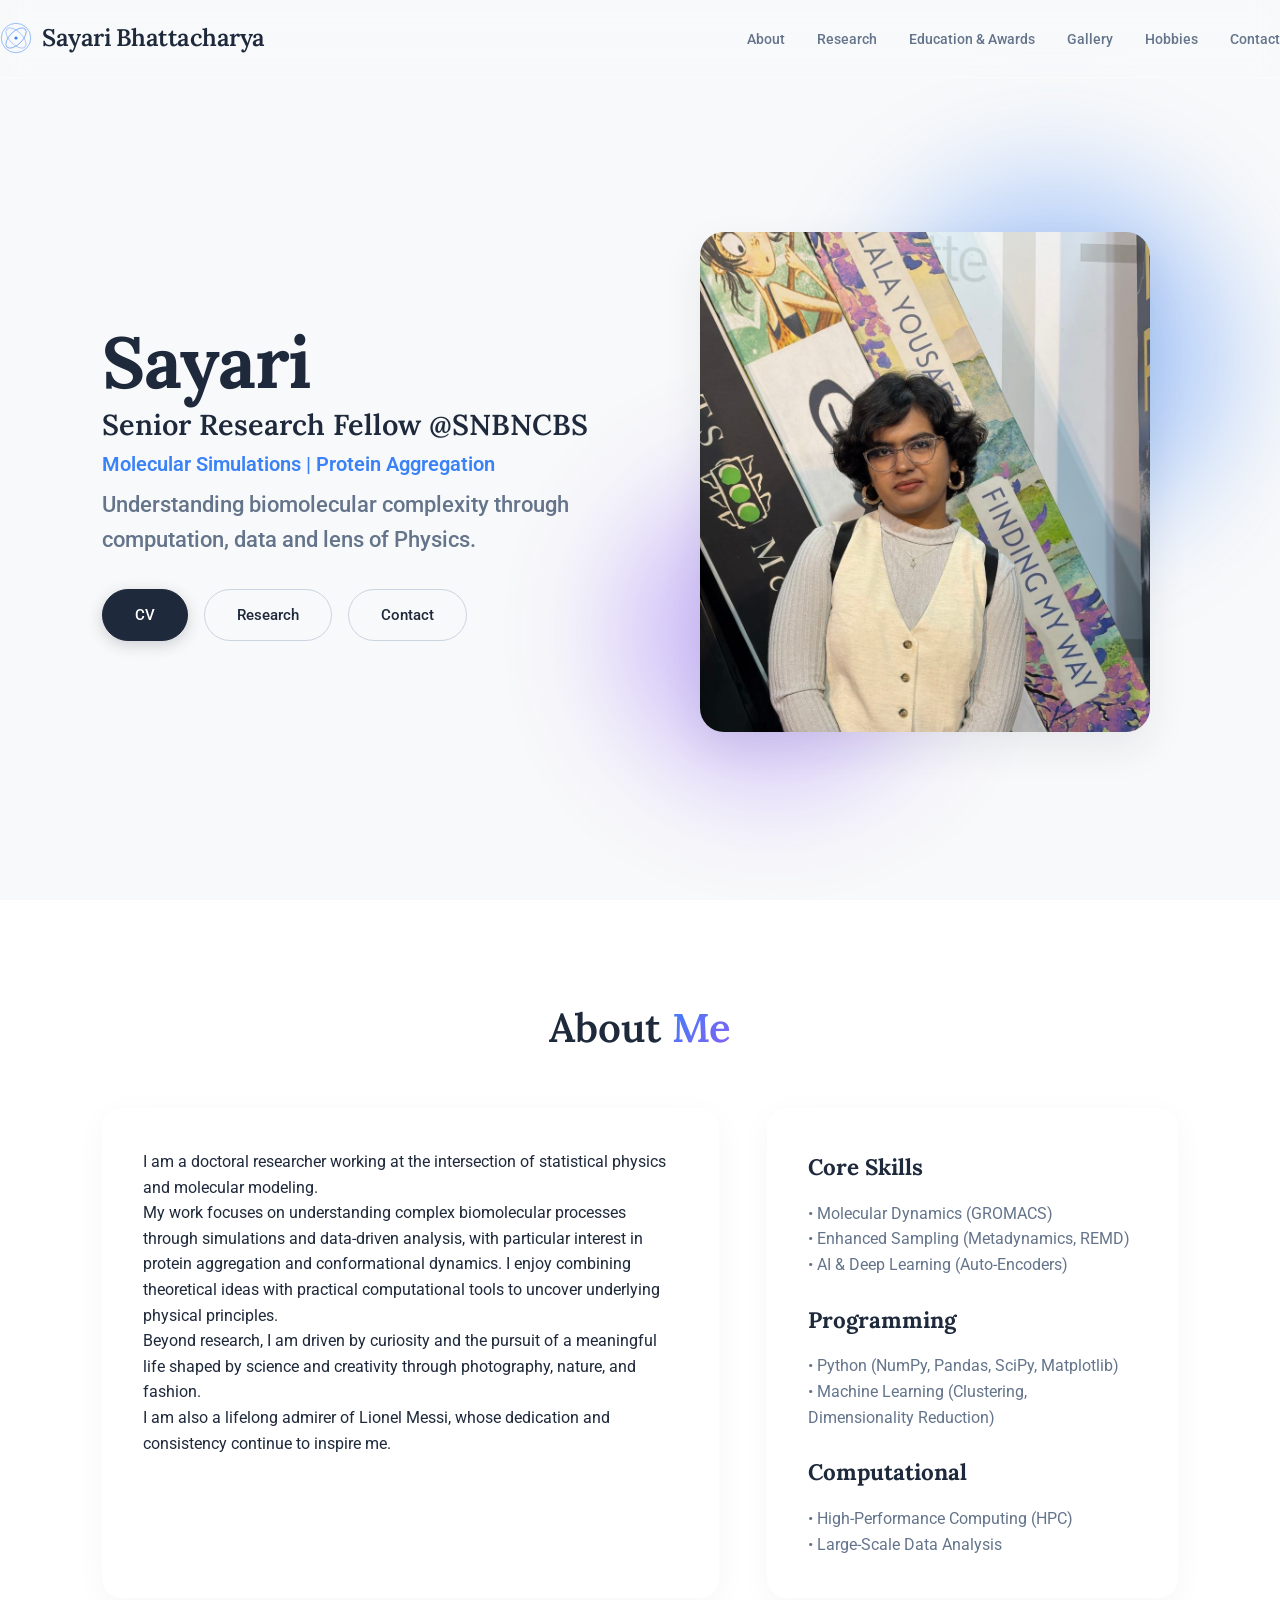
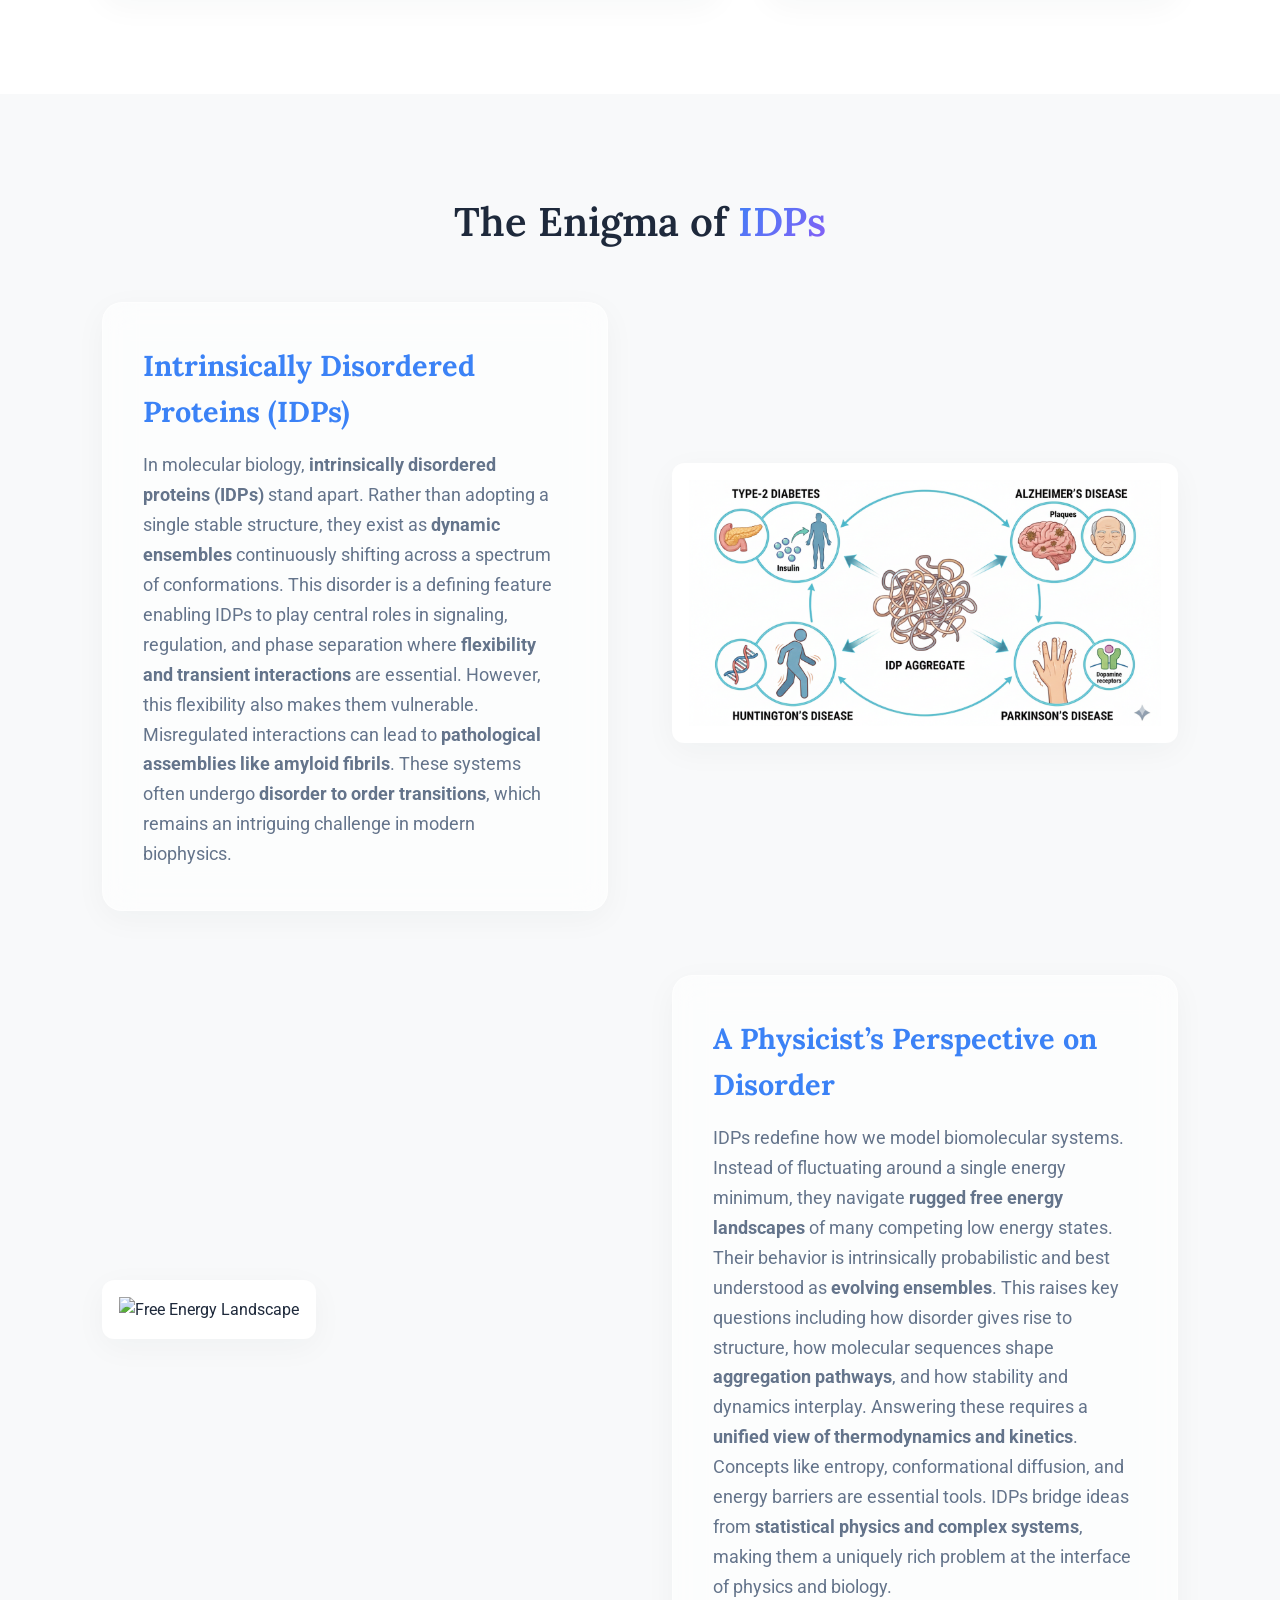
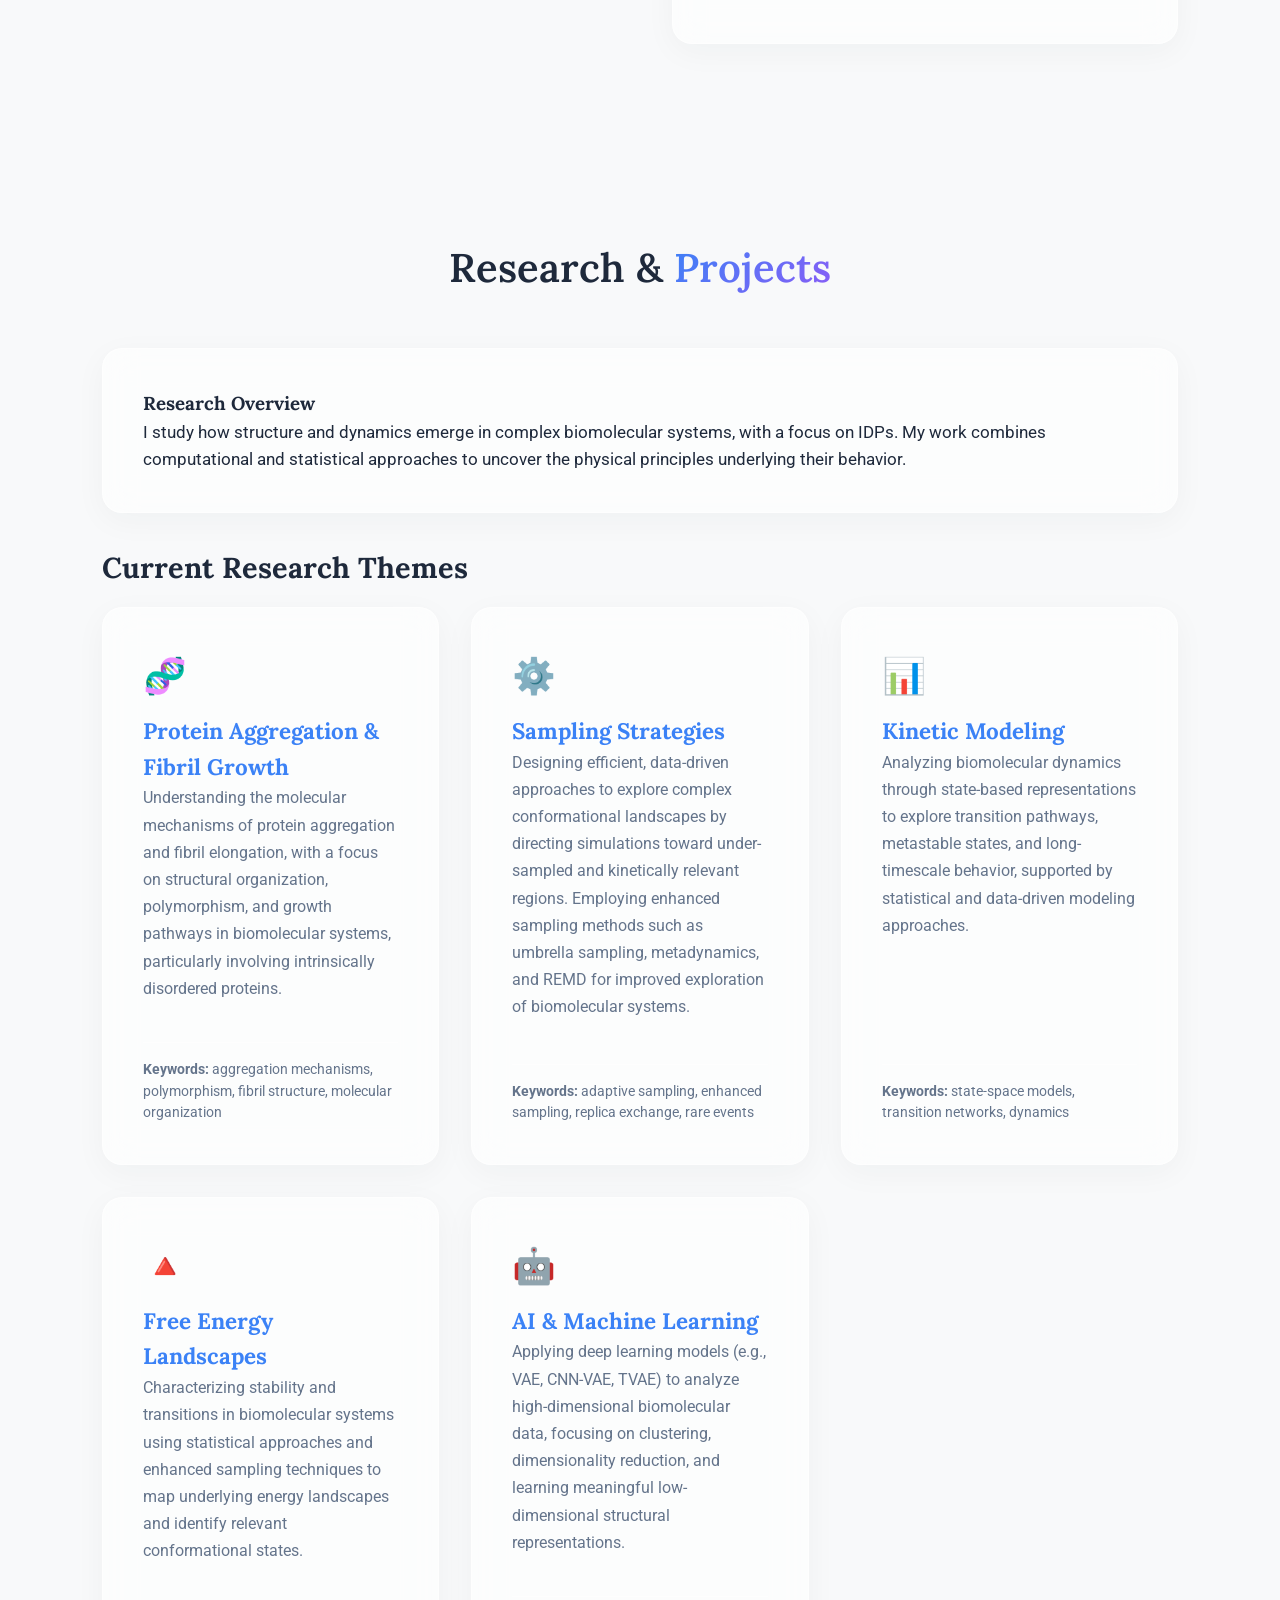
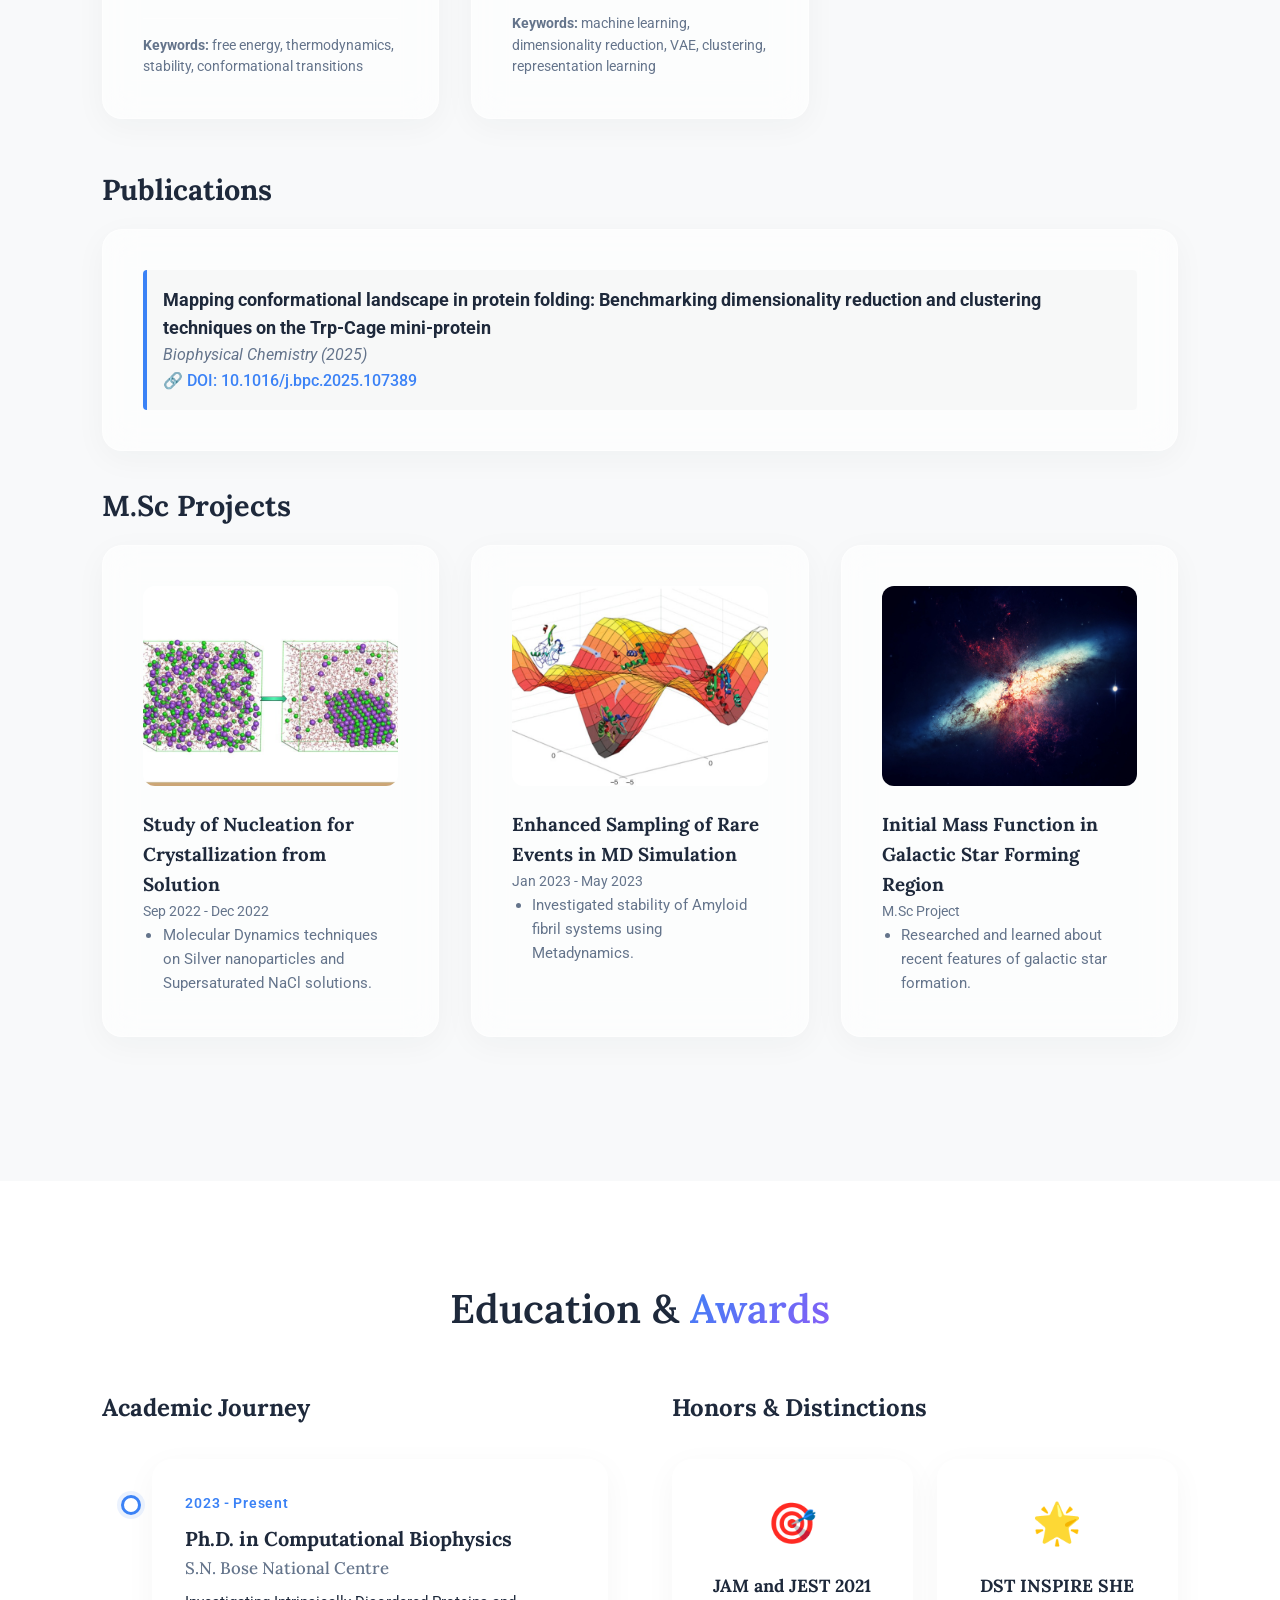
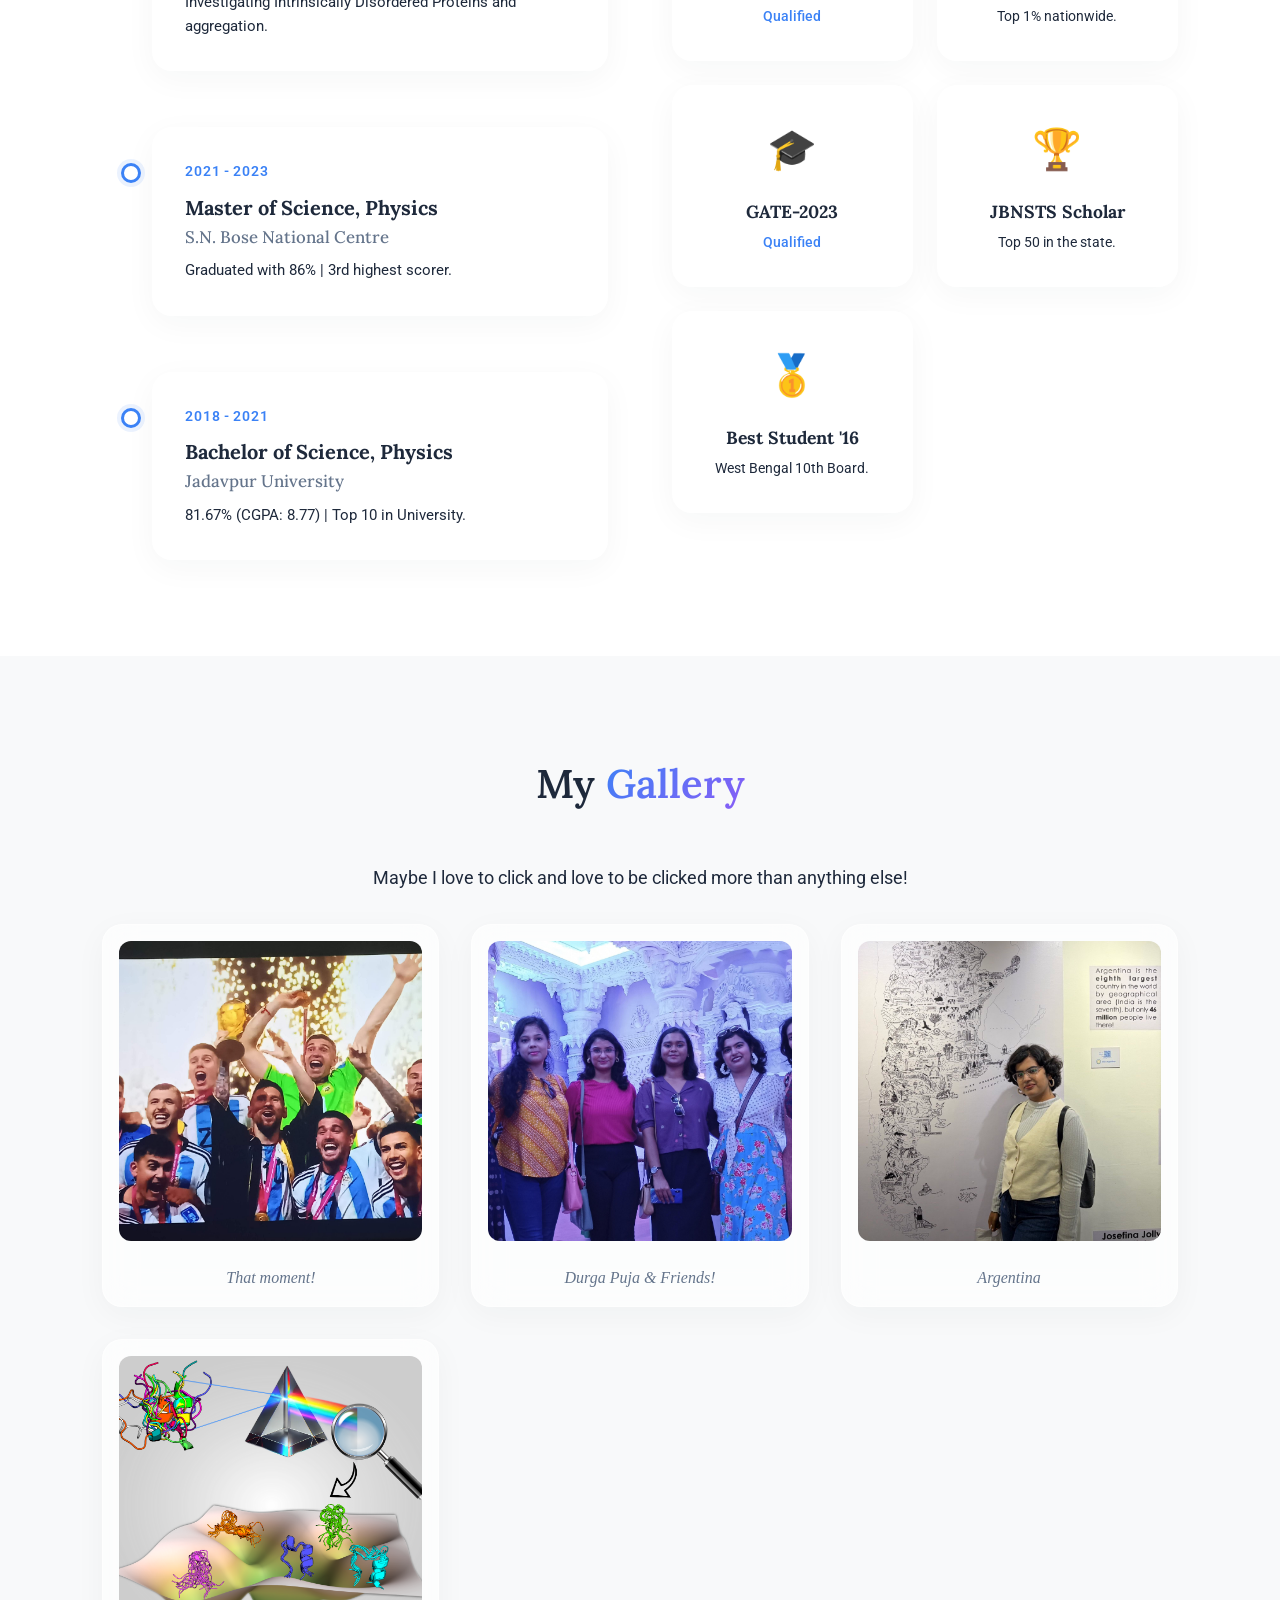
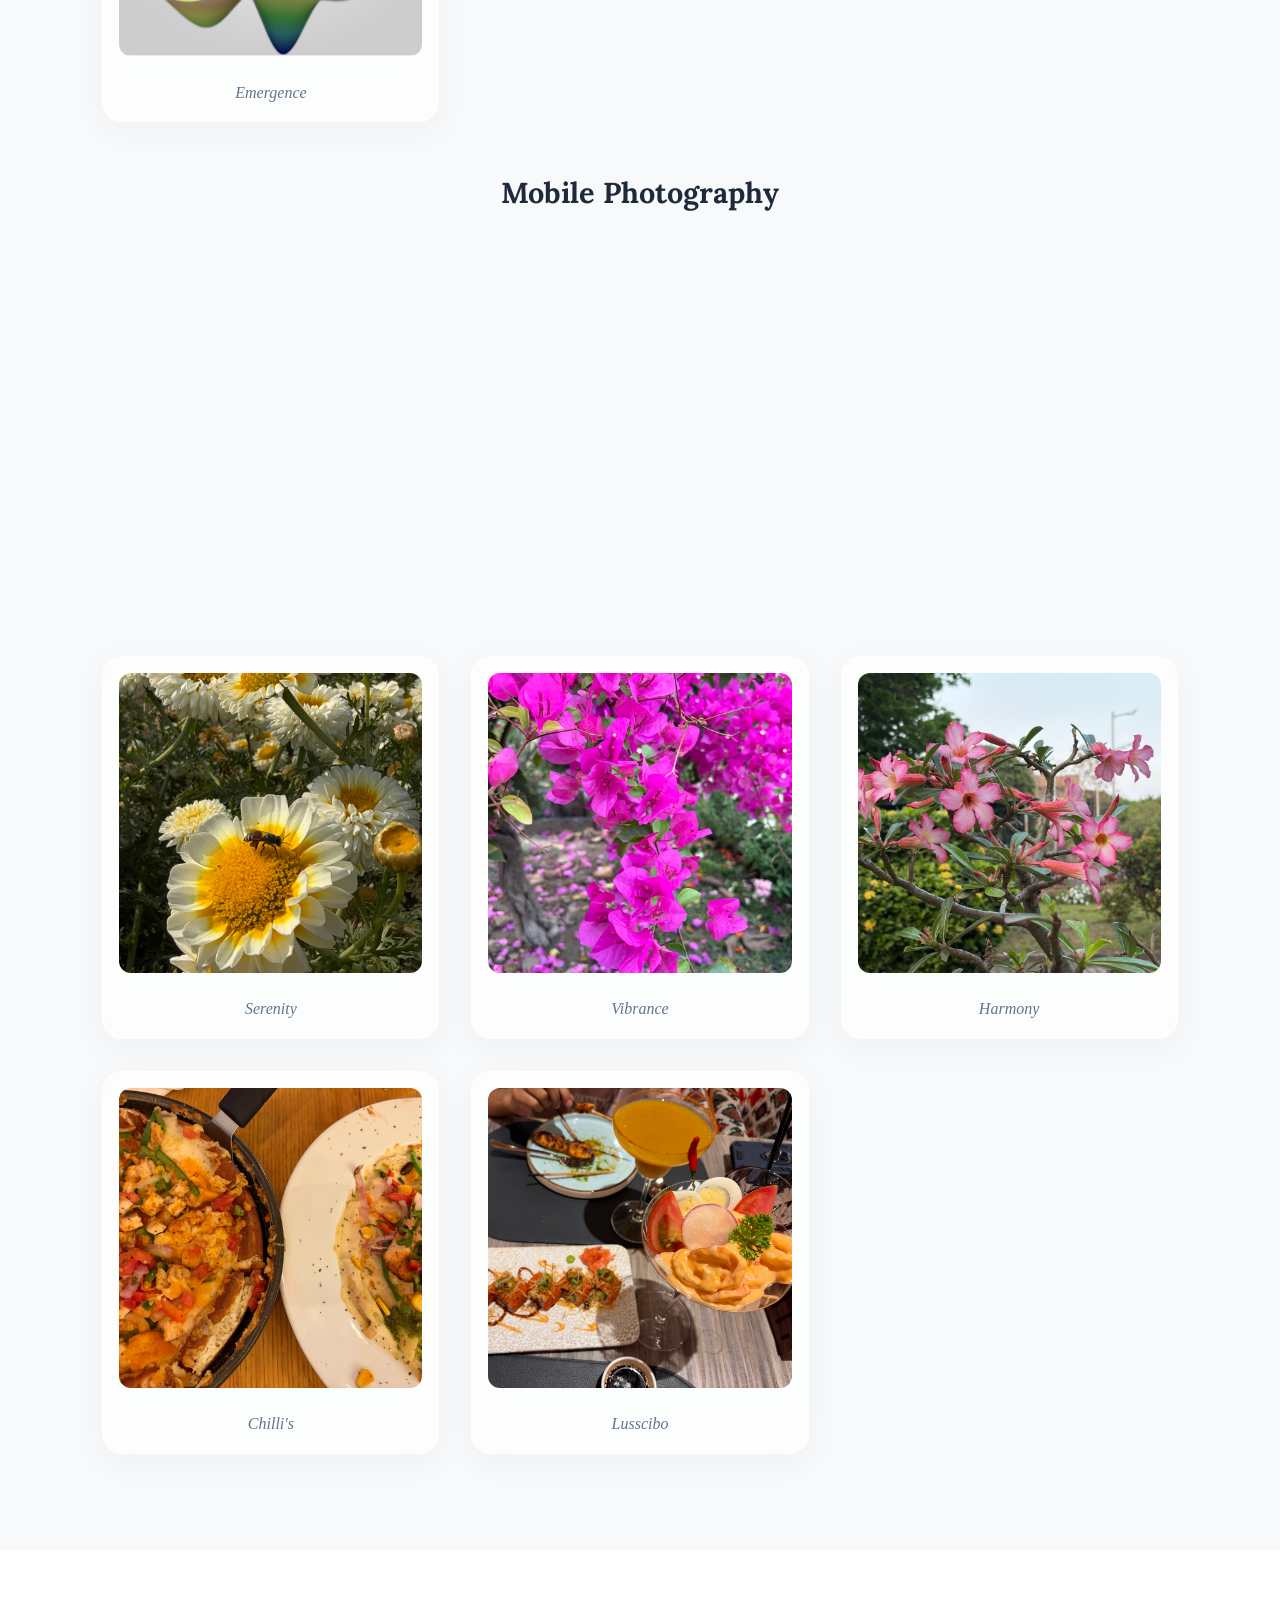
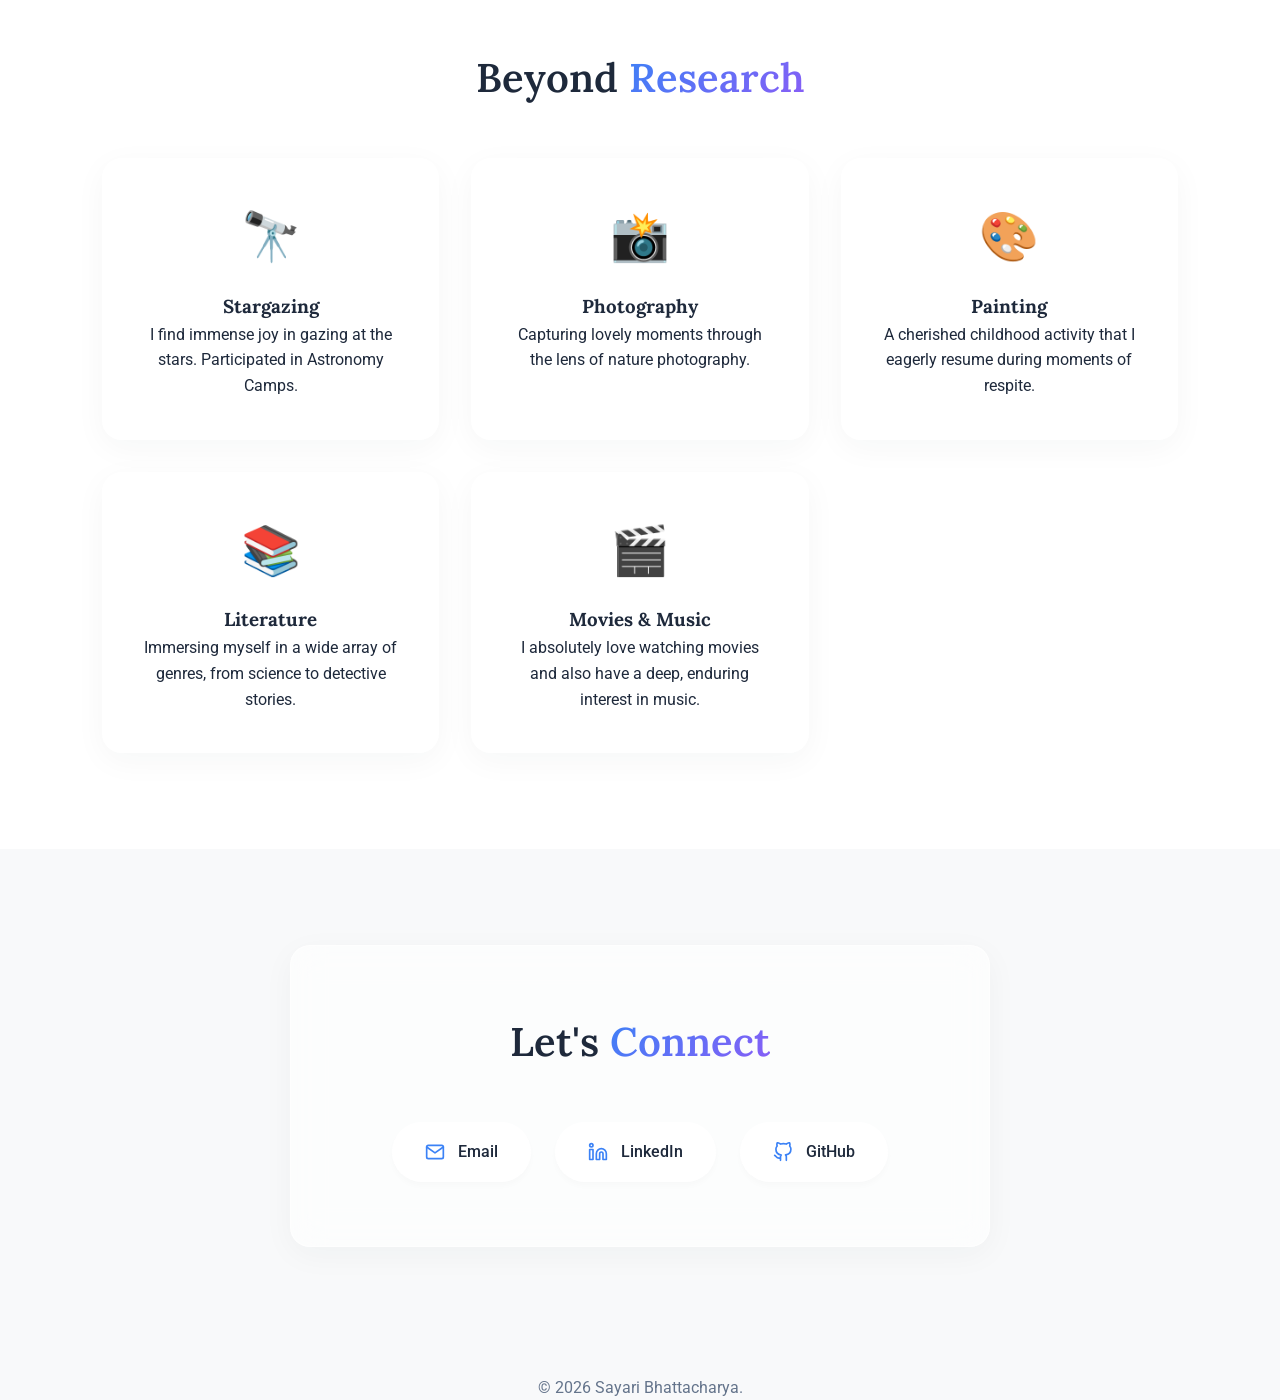
==== commit fd9d821c: "New Web" ====
--- a/index.html
+++ b/index.html
@@ -9,317 +9,490 @@
 
     <link rel="preconnect" href="https://fonts.googleapis.com">
     <link rel="preconnect" href="https://fonts.gstatic.com" crossorigin>
-    <link href="https://fonts.googleapis.com/css2?family=Playfair+Display:ital,wght@0,400;0,500;0,600;1,400;1,500&family=Inter:wght@300;400;500;600&display=swap" rel="stylesheet">
-    
-    <!-- Bootstrap CSS -->
-    <link href="https://cdn.jsdelivr.net/npm/bootstrap@5.3.3/dist/css/bootstrap.min.css" rel="stylesheet" integrity="sha384-QWTKZyjpPEjISv5WaRU9OFeRpok6YctnYmDr5pNlyT2bRjXh0JMhjY6hW+ALEwIH" crossorigin="anonymous">
-    
+    <link
+        href="https://fonts.googleapis.com/css2?family=Lora:ital,wght@0,400;0,600;1,400&family=Roboto:wght@300;400;500;700&display=swap"
+        rel="stylesheet">
     <link rel="stylesheet" href="style.css">
 </head>
 
-<body>
+<body class="light-theme">
     <!-- Navigation -->
-    <nav id="navbar" class="navbar navbar-expand-md fixed-top py-3">
-        <div class="container">
-            <a href="#home" class="navbar-brand logo">
-                <!-- Elegant SVG Logo -->
-                <svg viewBox="0 0 100 100" fill="none" xmlns="http://www.w3.org/2000/svg">
-                    <!-- Outer delicate circle -->
-                    <circle cx="50" cy="50" r="46" stroke="currentColor" stroke-width="2" opacity="0.8"/>
-                    <!-- Inner overlapping elegant shapes representing biophysics / atoms -->
-                    <ellipse cx="50" cy="50" rx="20" ry="40" transform="rotate(45 50 50)" stroke="var(--accent-1)" stroke-width="2" opacity="0.9"/>
-                    <ellipse cx="50" cy="50" rx="20" ry="40" transform="rotate(-45 50 50)" stroke="currentColor" stroke-width="2" opacity="0.6"/>
-                    <circle cx="50" cy="50" r="5" fill="var(--accent-1)"/>
+    <nav id="navbar" class="glass-nav">
+        <div class="nav-container">
+            <a href="#home" class="logo" style="display: flex; align-items: center; gap: 10px;">
+                <svg viewBox="0 0 100 100" fill="none" xmlns="http://www.w3.org/2000/svg"
+                    style="width: 32px; height: 32px; color: var(--accent-1);">
+                    <circle cx="50" cy="50" r="46" stroke="currentColor" stroke-width="2" opacity="0.8" />
+                    <ellipse cx="50" cy="50" rx="20" ry="40" transform="rotate(45 50 50)" stroke="currentColor"
+                        stroke-width="2" opacity="0.9" />
+                    <ellipse cx="50" cy="50" rx="20" ry="40" transform="rotate(-45 50 50)" stroke="currentColor"
+                        stroke-width="2" opacity="0.6" />
+                    <circle cx="50" cy="50" r="5" fill="currentColor" />
                 </svg>
-                <span class="fs-5 fw-medium" style="font-family: var(--font-heading); margin-bottom: 2px;">Sayari</span>
+                Sayari Bhattacharya
             </a>
-            <button class="navbar-toggler border-0 shadow-none px-2" type="button" data-bs-toggle="collapse" data-bs-target="#navbarNav" aria-controls="navbarNav" aria-expanded="false" aria-label="Toggle navigation">
-                <span class="navbar-toggler-icon"></span>
-            </button>
-            <div class="collapse navbar-collapse justify-content-end" id="navbarNav">
-                <ul class="navbar-nav nav-links align-items-center gap-2">
-                    <li class="nav-item"><a class="nav-link" href="#about">About</a></li>
-                    <li class="nav-item"><a class="nav-link" href="#research">Research</a></li>
-                    <li class="nav-item"><a class="nav-link" href="#education">Timeline</a></li>
-                    <li class="nav-item"><a class="nav-link" href="#gallery">Gallery</a></li>
-                    <li class="nav-item"><a class="nav-link" href="#contact">Contact</a></li>
-                </ul>
+            <ul class="nav-links">
+                <li><a href="#about">About</a></li>
+                <li><a href="#research">Research</a></li>
+                <li><a href="#education">Education & Awards</a></li>
+                <li><a href="#gallery">Gallery</a></li>
+                <li><a href="#hobbies">Hobbies</a></li>
+                <li><a href="#contact">Contact</a></li>
+            </ul>
+            <div class="hamburger">
+                <span></span>
+                <span></span>
+                <span></span>
             </div>
         </div>
     </nav>
 
     <!-- Hero Section -->
-    <section id="home" class="hero-section d-flex align-items-center min-vh-100 pt-5">
-        <div class="container mt-5">
-            <div class="row align-items-center g-5">
-                <div class="col-lg-6 order-2 order-lg-1 hero-content text-center text-lg-start pe-lg-5">
-                    <div class="editorial-text fs-5 mb-3" style="color: var(--accent-1);">Computational Biophysicist</div>
-                    <h1 class="hero-title display-3 fw-medium mb-4" style="line-height: 1.1;">Sayari<br>Bhattacharya</h1>
-                    <p class="fs-5 mb-5 text-secondary" style="max-width: 500px; margin: 0 auto; margin-left: 0; line-height: 1.8;">
-                        I am a doctoral researcher exploring the fascinating world of intrinsically disordered proteins. My research focuses on understanding how these complex biomolecules fold, evolve, and interact within biological systems through the elegance of statistical physics and data.
-                    </p>
-                    <div class="d-flex flex-wrap justify-content-center justify-content-lg-start gap-4">
-                        <a href="resume.html" target="_blank" class="btn primary-btn d-flex align-items-center gap-2">
-                            Curriculum Vitae
-                            <svg width="18" height="18" viewBox="0 0 24 24" fill="none" stroke="currentColor" stroke-width="2" stroke-linecap="round" stroke-linejoin="round"><path d="M5 12h14M12 5l7 7-7 7"/></svg>
-                        </a>
-                        <a href="#research" class="btn secondary-btn">Explore Research</a>
+    <section id="home" class="hero-section">
+        <div class="hero-content">
+            <h1 class="hero-title">Sayari</h1>
+            <h2 class="hero-subtitle" style="font-weight: 600; font-size: 1.8rem; color: var(--text-primary);">
+                Senior Research Fellow @SNBNCBS</h2>
+            <p style="font-size: 1.25rem; font-weight: 600; color: var(--accent-1); margin-bottom: 0.5rem;">
+                Molecular Simulations | Protein Aggregation
+            </p>
+            <p class="hero-bio"
+                style="font-size: 1.35rem; font-weight: 500; color: var(--text-secondary); margin-bottom: 2rem; line-height: 1.6;">
+                Understanding biomolecular complexity through computation, data and lens of Physics.
+            </p>
+            <div class="hero-cta">
+                <a href="resume.html" target="_blank" class="btn primary-btn">CV</a>
+                <a href="#research" class="btn secondary-btn">Research</a>
+                <a href="#contact" class="btn secondary-btn">Contact</a>
+            </div>
+        </div>
+        <div class="hero-image-container">
+            <img src="assets/Header.jpg" alt="Sayari Bhattacharya Profile" class="hero-image" id="profile-img"
+                style="object-fit: cover; object-position: center; height: 500px; max-width: 450px;">
+            <div class="glass-card blob-1"></div>
+            <div class="glass-card blob-2"></div>
+        </div>
+    </section>
+
+    <!-- About Section -->
+    <section id="about" class="section alt-bg">
+        <h2 class="section-title">About <span class="gradient-text">Me</span></h2>
+        <div class="about-grid">
+            <div class="about-text glass-panel fade-in">
+                <p>I am a doctoral researcher working at the intersection of statistical
+                    physics and molecular modeling.</p>
+                <p>My work focuses on understanding complex biomolecular processes
+                    through simulations and data-driven analysis, with particular interest in protein aggregation and
+                    conformational dynamics. I enjoy combining theoretical ideas with practical computational tools to
+                    uncover underlying physical principles.</p>
+                <p>Beyond research, I am driven by curiosity and the pursuit of a meaningful life shaped by science and
+                    creativity through photography, nature, and fashion.</p>
+                <p>I am also a lifelong admirer of Lionel Messi, whose dedication and consistency continue to inspire
+                    me.</p>
+            </div>
+
+            <div class="skills-panel glass-panel fade-in">
+                <h3 style="font-size: 1.4rem; color: var(--text-primary); margin-bottom: 1rem;">Core Skills</h3>
+                <ul style="list-style: none; margin-bottom: 1.5rem; color: var(--text-secondary);">
+                    <li>• Molecular Dynamics (GROMACS)</li>
+                    <li>• Enhanced Sampling (Metadynamics, REMD)</li>
+                    <li>• AI & Deep Learning (Auto-Encoders)</li>
+                </ul>
+
+                <h3 style="font-size: 1.4rem; color: var(--text-primary); margin-bottom: 1rem;">Programming</h3>
+                <ul style="list-style: none; margin-bottom: 1.5rem; color: var(--text-secondary);">
+                    <li>• Python (NumPy, Pandas, SciPy, Matplotlib)</li>
+                    <li>• Machine Learning (Clustering, Dimensionality Reduction)</li>
+                </ul>
+
+                <h3 style="font-size: 1.4rem; color: var(--text-primary); margin-bottom: 1rem;">Computational</h3>
+                <ul style="list-style: none; color: var(--text-secondary);">
+                    <li>• High-Performance Computing (HPC)</li>
+                    <li>• Large-Scale Data Analysis</li>
+                </ul>
+            </div>
+        </div>
+    </section>
+
+    <!-- IDP Section -->
+    <section id="idps" class="section">
+        <h2 class="section-title">The Enigma of <span class="gradient-text">IDPs</span></h2>
+
+        <div class="idp-grid fade-in">
+            <div class="idp-text glass-panel">
+                <h3 style="font-size: 1.8rem; color: var(--accent-1); margin-bottom: 1rem;">Intrinsically Disordered
+                    Proteins (IDPs)</h3>
+                <p style="font-size: 1.1rem; line-height: 1.7; color: var(--text-secondary);">In molecular biology,
+                    <strong>intrinsically disordered proteins (IDPs)</strong> stand apart. Rather than adopting a single
+                    stable structure, they exist as <strong>dynamic ensembles</strong> continuously shifting across a
+                    spectrum of conformations. This disorder is a defining feature enabling IDPs to play central roles
+                    in signaling, regulation, and phase separation where <strong>flexibility and transient
+                        interactions</strong> are essential. However, this flexibility also makes them vulnerable.
+                    Misregulated interactions can lead to <strong>pathological assemblies like amyloid fibrils</strong>.
+                    These systems often undergo <strong>disorder to order transitions</strong>, which remains an
+                    intriguing challenge in modern biophysics.</p>
+            </div>
+            <div class="idp-img-container">
+                <img src="assets/Fig1.png" alt="IDP Ensemble Visualization" class="idp-image zoomable">
+            </div>
+        </div>
+
+        <div class="idp-grid mt-5 fade-in">
+            <div class="idp-img-container">
+                <img src="assets/Fig2.png" alt="Free Energy Landscape" class="idp-image zoomable">
+            </div>
+            <div class="idp-text glass-panel">
+                <h3 style="font-size: 1.8rem; color: var(--accent-1); margin-bottom: 1rem;">A Physicist’s Perspective on
+                    Disorder</h3>
+                <p style="font-size: 1.1rem; line-height: 1.7; color: var(--text-secondary);">IDPs redefine how we model
+                    biomolecular systems. Instead of fluctuating around a single energy minimum, they navigate
+                    <strong>rugged free energy landscapes</strong> of many competing low energy states. Their behavior
+                    is intrinsically probabilistic and best understood as <strong>evolving ensembles</strong>. This
+                    raises key questions including how disorder gives rise to structure, how molecular sequences shape
+                    <strong>aggregation pathways</strong>, and how stability and dynamics interplay. Answering these
+                    requires a <strong>unified view of thermodynamics and kinetics</strong>. Concepts like entropy,
+                    conformational diffusion, and energy barriers are essential tools. IDPs bridge ideas from
+                    <strong>statistical physics and complex systems</strong>, making them a uniquely rich problem at the
+                    interface of physics and biology.</p>
+            </div>
+        </div>
+    </section>
+
+    <!-- Research Section -->
+    <section id="research" class="section">
+        <h2 class="section-title">Research & <span class="gradient-text">Projects</span></h2>
+
+        <div class="experience-highlight glass-panel mb-4 fade-in" style="margin-bottom: 2rem;">
+            <h3>Research Overview</h3>
+            <p style="font-size: 1.05rem; line-height: 1.6;">I study how structure and dynamics emerge in complex
+                biomolecular systems, with a focus on IDPs. My work combines computational and statistical approaches to
+                uncover the physical principles underlying their behavior.</p>
+        </div>
+
+        <!-- Current Themes -->
+        <h3 class="subsection-title" style="font-size: 1.8rem; margin: 2rem 0 1rem; color: var(--text-primary);">Current
+            Research Themes</h3>
+        <div class="projects-grid">
+            <div class="project-card glass-panel fade-in delay-1">
+                <div style="font-size: 2.2rem; margin-bottom: 0.5rem;">🧬</div>
+                <h3 class="project-title" style="color: var(--accent-1); font-size: 1.4rem;">Protein Aggregation &
+                    Fibril Growth</h3>
+                <p class="theme-desc">Understanding the molecular mechanisms of protein aggregation and fibril
+                    elongation, with a focus on structural organization, polymorphism, and growth pathways in
+                    biomolecular systems, particularly involving intrinsically disordered proteins.</p>
+                <div class="theme-divider"></div>
+                <p class="theme-keywords"><strong>Keywords:</strong> aggregation mechanisms, polymorphism, fibril
+                    structure, molecular organization</p>
+            </div>
+            <div class="project-card glass-panel fade-in delay-2">
+                <div style="font-size: 2.2rem; margin-bottom: 0.5rem;">⚙️</div>
+                <h3 class="project-title" style="color: var(--accent-1); font-size: 1.4rem;">Sampling Strategies</h3>
+                <p class="theme-desc">Designing efficient, data-driven approaches to explore complex conformational
+                    landscapes by directing simulations toward under-sampled and kinetically relevant regions. Employing
+                    enhanced sampling methods such as umbrella sampling, metadynamics, and REMD for improved exploration
+                    of biomolecular systems.</p>
+                <div class="theme-divider"></div>
+                <p class="theme-keywords"><strong>Keywords:</strong> adaptive sampling, enhanced sampling, replica
+                    exchange, rare events</p>
+            </div>
+            <div class="project-card glass-panel fade-in delay-3">
+                <div style="font-size: 2.2rem; margin-bottom: 0.5rem;">📊</div>
+                <h3 class="project-title" style="color: var(--accent-1); font-size: 1.4rem;">Kinetic Modeling</h3>
+                <p class="theme-desc">Analyzing biomolecular dynamics through state-based representations to explore
+                    transition pathways, metastable states, and long-timescale behavior, supported by statistical and
+                    data-driven modeling approaches.</p>
+                <div class="theme-divider"></div>
+                <p class="theme-keywords"><strong>Keywords:</strong> state-space models, transition networks, dynamics
+                </p>
+            </div>
+            <div class="project-card glass-panel fade-in delay-1">
+                <div style="font-size: 2.2rem; margin-bottom: 0.5rem;">🔺</div>
+                <h3 class="project-title" style="color: var(--accent-1); font-size: 1.4rem;">Free Energy Landscapes</h3>
+                <p class="theme-desc">Characterizing stability and transitions in biomolecular systems using statistical
+                    approaches and enhanced sampling techniques to map underlying energy landscapes and identify
+                    relevant conformational states.</p>
+                <div class="theme-divider"></div>
+                <p class="theme-keywords"><strong>Keywords:</strong> free energy, thermodynamics, stability,
+                    conformational transitions</p>
+            </div>
+            <div class="project-card glass-panel fade-in delay-2">
+                <div style="font-size: 2.2rem; margin-bottom: 0.5rem;">🤖</div>
+                <h3 class="project-title" style="color: var(--accent-1); font-size: 1.4rem;">AI & Machine Learning</h3>
+                <p class="theme-desc">Applying deep learning models (e.g., VAE, CNN-VAE, TVAE) to analyze
+                    high-dimensional biomolecular data, focusing on clustering, dimensionality reduction, and learning
+                    meaningful low-dimensional structural representations.</p>
+                <div class="theme-divider"></div>
+                <p class="theme-keywords"><strong>Keywords:</strong> machine learning, dimensionality reduction, VAE,
+                    clustering, representation learning</p>
+            </div>
+        </div>
+
+        <!-- Publications -->
+        <h3 class="subsection-title" style="font-size: 1.8rem; margin: 2rem 0 1rem; color: var(--text-primary);">
+            Publications</h3>
+        <div class="glass-panel fade-in">
+            <ul style="list-style-type: none; padding: 0;">
+                <li
+                    style="padding: 1rem; border-left: 4px solid var(--accent-1); background: rgba(0,0,0,0.02); border-radius: 4px;">
+                    <strong style="font-size: 1.1rem; color: var(--text-primary);">Mapping conformational landscape in
+                        protein folding: Benchmarking dimensionality reduction and clustering techniques on the Trp-Cage
+                        mini-protein</strong><br>
+                    <span style="color: var(--text-secondary); font-style: italic;">Biophysical Chemistry
+                        (2025)</span><br>
+                    <a href="https://doi.org/10.1016/j.bpc.2025.107389" target="_blank"
+                        style="color: var(--accent-1); text-decoration: none; font-weight: 500;">🔗 DOI:
+                        10.1016/j.bpc.2025.107389</a>
+                </li>
+            </ul>
+        </div>
+
+        <!-- M.Sc Projects (Retained from history) -->
+        <h3 class="subsection-title" style="font-size: 1.8rem; margin: 2rem 0 1rem; color: var(--text-primary);">M.Sc
+            Projects</h3>
+        <div class="projects-grid">
+            <div class="project-card glass-panel fade-in">
+                <img src="assets/copy-of-nucleation-pathways.jpeg" alt="Nucleation" class="project-img">
+                <h3 class="project-title">Study of Nucleation for Crystallization from Solution</h3>
+                <p class="project-duration" style="color: var(--text-secondary); font-size: 0.9rem;">Sep 2022 - Dec 2022
+                </p>
+                <ul style="font-size: 0.95rem; margin-left: 1.2rem; color: var(--text-secondary);">
+                    <li>Molecular Dynamics techniques on Silver nanoparticles and Supersaturated NaCl solutions.</li>
+                </ul>
+            </div>
+            <div class="project-card glass-panel fade-in">
+                <img src="assets/sampling.jpeg" alt="Sampling" class="project-img">
+                <h3 class="project-title">Enhanced Sampling of Rare Events in MD Simulation</h3>
+                <p class="project-duration" style="color: var(--text-secondary); font-size: 0.9rem;">Jan 2023 - May 2023
+                </p>
+                <ul style="font-size: 0.95rem; margin-left: 1.2rem; color: var(--text-secondary);">
+                    <li>Investigated stability of Amyloid fibril systems using Metadynamics.</li>
+                </ul>
+            </div>
+            <div class="project-card glass-panel fade-in">
+                <img src="assets/mbr-7.jpg" alt="Galaxy" class="project-img">
+                <h3 class="project-title">Initial Mass Function in Galactic Star Forming Region</h3>
+                <p class="project-duration" style="color: var(--text-secondary); font-size: 0.9rem;">M.Sc Project</p>
+                <ul style="font-size: 0.95rem; margin-left: 1.2rem; color: var(--text-secondary);">
+                    <li>Researched and learned about recent features of galactic star formation.</li>
+                </ul>
+            </div>
+        </div>
+    </section>
+
+    <section id="education" class="section alt-bg">
+        <h2 class="section-title">Education & <span class="gradient-text">Awards</span></h2>
+
+        <div class="education-layout fade-in">
+            <!-- Left Column: Education Timeline -->
+            <div class="education-col">
+                <h3 style="font-size: 1.5rem; color: var(--text-primary); margin-bottom: 2rem;">Academic Journey</h3>
+                <div class="timeline" style="margin: 0; padding-left: 5px;">
+                    <div class="timeline-item glass-panel">
+                        <div class="timeline-date">2023 - Present</div>
+                        <div class="timeline-content">
+                            <h3 style="font-size: 1.25rem;">Ph.D. in Computational Biophysics</h3>
+                            <h4
+                                style="font-size: 1.05rem; color: var(--text-secondary); margin-bottom: 0.5rem; font-weight: 500;">
+                                S.N. Bose National Centre</h4>
+                            <p style="font-size: 0.95rem;">Investigating Intrinsically Disordered Proteins and aggregation.</p>
+                        </div>
+                    </div>
+                    <div class="timeline-item glass-panel mt-4">
+                        <div class="timeline-date">2021 - 2023</div>
+                        <div class="timeline-content">
+                            <h3 style="font-size: 1.25rem;">Master of Science, Physics</h3>
+                            <h4
+                                style="font-size: 1.05rem; color: var(--text-secondary); margin-bottom: 0.5rem; font-weight: 500;">
+                                S.N. Bose National Centre</h4>
+                            <p style="font-size: 0.95rem;">Graduated with 86% | 3rd highest scorer.</p>
+                        </div>
+                    </div>
+                    <div class="timeline-item glass-panel mt-4">
+                        <div class="timeline-date">2018 - 2021</div>
+                        <div class="timeline-content">
+                            <h3 style="font-size: 1.25rem;">Bachelor of Science, Physics</h3>
+                            <h4
+                                style="font-size: 1.05rem; color: var(--text-secondary); margin-bottom: 0.5rem; font-weight: 500;">
+                                Jadavpur University</h4>
+                            <p style="font-size: 0.95rem;">81.67% (CGPA: 8.77) | Top 10 in University.</p>
+                        </div>
                     </div>
                 </div>
-                <div class="col-lg-6 order-1 order-lg-2 d-flex justify-content-center">
-                    <img src="assets/Image_me.jpg" alt="Sayari Bhattacharya Profile portrait" class="hero-image">
+            </div>
+
+            <!-- Right Column: Awards Grid -->
+            <div class="awards-col">
+                <h3 style="font-size: 1.5rem; color: var(--text-primary); margin-bottom: 2rem;">Honors & Distinctions
+                </h3>
+                <div class="awards-grid" style="margin-top: 0;">
+                    <div class="award-card glass-panel">
+                        <div class="award-icon">🎯</div>
+                        <h3 style="font-size: 1.1rem; margin-bottom: 5px;">JAM and JEST 2021</h3>
+                        <p style="font-weight: 500; color: var(--accent-1); font-size: 0.9rem;">Qualified</p>
+                    </div>
+                    <div class="award-card glass-panel">
+                        <div class="award-icon">🌟</div>
+                        <h3 style="font-size: 1.1rem; margin-bottom: 5px;">DST INSPIRE SHE</h3>
+                        <p style="font-size: 0.9rem;">Top 1% nationwide.</p>
+                    </div>
+                    <div class="award-card glass-panel">
+                        <div class="award-icon">🎓</div>
+                        <h3 style="font-size: 1.1rem; margin-bottom: 5px;">GATE-2023</h3>
+                        <p style="font-weight: 500; color: var(--accent-1); font-size: 0.9rem;">Qualified</p>
+                    </div>
+                    <div class="award-card glass-panel">
+                        <div class="award-icon">🏆</div>
+                        <h3 style="font-size: 1.1rem; margin-bottom: 5px;">JBNSTS Scholar</h3>
+                        <p style="font-size: 0.9rem;">Top 50 in the state.</p>
+                    </div>
+                    <div class="award-card glass-panel">
+                        <div class="award-icon">🥇</div>
+                        <h3 style="font-size: 1.1rem; margin-bottom: 5px;">Best Student '16</h3>
+                        <p style="font-size: 0.9rem;">West Bengal 10th Board.</p>
+                    </div>
                 </div>
             </div>
         </div>
     </section>
 
-    <!-- About Section -->
-    <section id="about" class="section alt-bg py-5">
-        <div class="container py-5 my-5">
-            <h2 class="section-title text-center mb-5 pb-4">About Me</h2>
-            <div class="row g-5 justify-content-center">
-                <div class="col-lg-8">
-                    <div class="editorial-panel fade-in text-center px-md-5">
-                        <p class="fs-5 mb-4 text-secondary" style="line-height: 1.9;">
-                            As a doctoral researcher in computational biophysics, I operate at the beautiful intersection of statistical physics and sophisticated molecular modeling. My academic pursuit is focused on decoding complex biomolecular networks through precise simulations and rigorous data-driven analysis. I bring deliberate attention to detail to uncover the hidden physical mechanics of protein aggregation and rare biological events.
-                        </p>
-                        <p class="fs-5 mb-0 text-secondary" style="line-height: 1.9;">
-                            Outside of the laboratory, I cultivate a disciplined pursuit of the aesthetic — appreciating the symmetry of physics alongside literature, curated photography, and classic elegance in fashion. I observe life with the same meticulous curiosity I apply to my research, drawing deep inspiration from the consistency and artistry of figures like Lionel Messi.
-                        </p>
-                    </div>
-                </div>
-            </div>
-            
-            <div class="row g-5 mt-5 justify-content-center text-center">
-                <div class="col-md-4 fade-in delay-1">
-                    <div class="fs-1 mb-3" style="color: var(--accent-1);">✧</div>
-                    <h3 class="fs-5 mb-3 fw-medium">Simulation</h3>
-                    <p class="text-secondary fw-light">Molecular Dynamics (GROMACS)<br>Enhanced Sampling Strategies</p>
-                </div>
-                <div class="col-md-4 fade-in delay-2">
-                    <div class="fs-1 mb-3" style="color: var(--accent-1);">✧</div>
-                    <h3 class="fs-5 mb-3 fw-medium">Analytics</h3>
-                    <p class="text-secondary fw-light">Dimensionality Reduction<br>Machine Learning Models (VAE)</p>
-                </div>
-                <div class="col-md-4 fade-in delay-3">
-                    <div class="fs-1 mb-3" style="color: var(--accent-1);">✧</div>
-                    <h3 class="fs-5 mb-3 fw-medium">Computation</h3>
-                    <p class="text-secondary fw-light">Python Ecosystem<br>High-Performance Computing</p>
-                </div>
-            </div>
-        </div>
-    </section>
-
-    <!-- IDP Section -->
-    <section id="idps" class="section py-5">
-        <div class="container py-5 my-5">
-            <h2 class="section-title text-center mb-5 pb-4">The Complexity of IDPs</h2>
-
-            <div class="row align-items-center g-5 fade-in mb-5 pb-5">
-                <div class="col-lg-6 order-2 order-lg-1 pe-lg-5">
-                    <h3 class="fs-3 mb-4 fw-medium">Intrinsically Disordered Proteins</h3>
-                    <p class="text-secondary fw-light fs-5" style="line-height: 1.9; text-align: justify;">
-                        In molecular biology, intrinsically disordered proteins (IDPs) occupy a beautiful exception. Rather than settling into a singular rigid architecture, they continuously evolve as a <strong>dynamic ensemble</strong>. This fluidity permits immense functional versatility, allowing simultaneous roles in signaling and phase separation. However, this same adaptability presents a thermodynamic vulnerability. Minor structural perturbations can catalyze <strong>pathological amyloid assemblies</strong> — driving a complex transition from elegant disorder to highly rigid pathological states.
-                    </p>
-                </div>
-                <div class="col-lg-6 order-1 order-lg-2 text-center text-lg-end">
-                    <img src="assets/Fig1.png" alt="IDP Ensemble Visualization" class="img-fluid idp-image zoomable rounded-4 shadow-sm" style="border: 8px solid var(--bg-color-alt);">
-                </div>
-            </div>
-
-            <div class="row align-items-center g-5 mt-2 fade-in">
-                <div class="col-lg-6 text-center text-lg-start">
-                    <img src="assets/Fig2.png" alt="Free Energy Landscape" class="img-fluid idp-image zoomable rounded-4 shadow-sm" style="border: 8px solid var(--bg-color-alt);">
-                </div>
-                <div class="col-lg-6 ps-lg-5">
-                    <h3 class="fs-3 mb-4 fw-medium">A Physicist’s Perspective</h3>
-                    <p class="text-secondary fw-light fs-5" style="line-height: 1.9; text-align: justify;">
-                        IDPs gracefully demand a reframing of how we model biology. They navigate intricate <strong>free energy landscapes</strong> filled with vast shallow basins. Predicting their behavior asks for a precise union of thermodynamics and kinetics—applying entropy, conformational diffusion, and energy barriers as analytical instruments. The profound question becomes mathematically predicting how sequences dictate macroscopic stability and aggregation geometry within these statistical boundaries.
-                    </p>
-                </div>
-            </div>
-        </div>
-    </section>
-
-    <!-- Research Section -->
-    <section id="research" class="section alt-bg py-5">
-        <div class="container py-5 my-5">
-            <h2 class="section-title text-center mb-5 pb-4">Research Overview</h2>
-
-            <!-- Current Themes -->
-            <div class="row row-cols-1 row-cols-md-2 row-cols-lg-3 g-5 mb-5 pb-5">
-                <div class="col">
-                    <div class="project-card editorial-panel hover-lift">
-                        <h3 class="fs-4 mb-4 fw-medium">Protein Aggregation</h3>
-                        <p class="theme-desc flex-grow-1">Resolving the microscopic origins of protein aggregation, elegantly mapping the pathways of fibril elongation and underlying pathological polymorphism.</p>
-                    </div>
-                </div>
-                <div class="col">
-                    <div class="project-card editorial-panel hover-lift">
-                        <h3 class="fs-4 mb-4 fw-medium">Sampling Strategy</h3>
-                        <p class="theme-desc flex-grow-1">Implementing refined advanced metadynamics and replica exchange techniques to efficiently ensure thorough sampling across deep thermodynamic barriers.</p>
-                    </div>
-                </div>
-                <div class="col">
-                    <div class="project-card editorial-panel hover-lift">
-                        <h3 class="fs-4 mb-4 fw-medium">Kinetic Modeling</h3>
-                        <p class="theme-desc flex-grow-1">Formulating elegant Markov State Models to seamlessly translate unstructured high-dimensional simulation data into coherent kinetic transition networks.</p>
-                    </div>
-                </div>
-                <!-- Row 2 -->
-                <div class="col">
-                    <div class="project-card editorial-panel hover-lift">
-                        <h3 class="fs-4 mb-4 fw-medium">Energy Landscapes</h3>
-                        <p class="theme-desc flex-grow-1">Architecting accurate multidimensional free energy landscapes to determine the fundamental thermodynamic stability and entropic weights of distinct conformations.</p>
-                    </div>
-                </div>
-                <div class="col">
-                    <div class="project-card editorial-panel hover-lift">
-                        <h3 class="fs-4 mb-4 fw-medium">Machine Learning</h3>
-                        <p class="theme-desc flex-grow-1">Utilizing Variational Autoencoders and advanced deep learning dimensionality reduction techniques to extract essential geometric mechanics from simulation data.</p>
-                    </div>
-                </div>
-            </div>
-
-            <div class="text-center mt-5 mb-5 fade-in">
-                <div class="editorial-text fs-4 mb-3" style="color: var(--accent-1);">Recent Publication</div>
-                <h4 class="fs-4 fw-medium mb-3 mx-auto text-secondary" style="max-width: 900px; line-height: 1.6;">"Mapping conformational landscape in protein folding: Benchmarking dimensionality reduction and clustering techniques on the Trp-Cage mini-protein"</h4>
-                <div class="text-secondary fw-light mb-4">Biophysical Chemistry (2025)</div>
-                <a href="https://doi.org/10.1016/j.bpc.2025.107389" target="_blank" class="btn secondary-btn rounded-pill px-5">View the Publication</a>
-            </div>
-
-            <!-- Past Projects -->
-            <h3 class="fs-3 fw-medium text-center mt-5 mb-5 pt-5">Academics & Theses</h3>
-            <div class="row row-cols-1 row-cols-lg-3 g-4">
-                <div class="col">
-                    <div class="editorial-panel fade-in hover-lift p-4 text-center d-flex flex-column h-100">
-                        <h3 class="fs-5 fw-medium mb-1">Study of Nucleation</h3>
-                        <p class="text-secondary editorial-text small mb-4">Sep 2022 - Dec 2022</p>
-                        <p class="text-secondary fw-light mb-0 flex-grow-1">Examining crystallization in highly supersaturated NaCl solutions and Silver nanoparticles utilizing rigorous MD techniques.</p>
-                    </div>
-                </div>
-                <div class="col">
-                    <div class="editorial-panel fade-in hover-lift p-4 text-center d-flex flex-column h-100">
-                        <h3 class="fs-5 fw-medium mb-1">Metadynamics Formulations</h3>
-                        <p class="text-secondary editorial-text small mb-4">Jan 2023 - May 2023</p>
-                        <p class="text-secondary fw-light mb-0 flex-grow-1">Quantifying the inherent thermodynamic stability of rigid Amyloid fibril systems using advanced enhanced sampling arrays.</p>
-                    </div>
-                </div>
-                <div class="col">
-                    <div class="editorial-panel fade-in hover-lift p-4 text-center d-flex flex-column h-100">
-                        <h3 class="fs-5 fw-medium mb-1">Galactic Mass Functions</h3>
-                        <p class="text-secondary editorial-text small mb-4">M.Sc Thesis</p>
-                        <p class="text-secondary fw-light mb-0 flex-grow-1">Studying the initial mass function distributions within active star-forming regions across the local galaxy.</p>
-                    </div>
-                </div>
-            </div>
-        </div>
-    </section>
-
-    <!-- Education & Awards Section -->
-    <section id="education" class="section py-5">
-        <div class="container py-5 my-5">
-            <h2 class="section-title text-center mb-5 pb-5">Timeline</h2>
-            
-            <div class="row g-5 mb-5 align-items-center justify-content-center">
-                <div class="col-md-5 text-md-end fade-in">
-                    <div class="editorial-text fs-5 mb-2 px-3">2021 — 2023</div>
-                    <div class="editorial-panel py-4 px-4 shadow-sm border-0 bg-white">
-                        <h3 class="fs-4 fw-medium mb-1">M.Sc., Physics</h3>
-                        <div class="text-secondary fw-light">S.N. Bose National Centre<br>Graduated with 86% — Class Rank: 3rd</div>
-                    </div>
-                </div>
-                <div class="col-md-1 d-none d-md-flex justify-content-center">
-                    <div style="width: 2px; height: 100px; background-color: var(--accent-1); border-radius: 2px; opacity: 0.5;"></div>
-                </div>
-                <div class="col-md-5 text-md-start fade-in">
-                    <div class="editorial-text fs-5 mb-2 px-3">2018 — 2021</div>
-                    <div class="editorial-panel py-4 px-4 shadow-sm border-0 bg-white">
-                        <h3 class="fs-4 fw-medium mb-1">B.Sc., Physics</h3>
-                        <div class="text-secondary fw-light">Jadavpur University<br>CGPA: 8.77 — Class Rank: Top 10</div>
-                    </div>
-                </div>
-            </div>
-
-            <h3 class="fs-4 fw-medium text-center mt-5 mb-5 pt-4">Honors & Distinctions</h3>
-            <div class="row row-cols-1 row-cols-md-2 row-cols-lg-3 g-4 justify-content-center">
-                <div class="col text-center">
-                    <div class="editorial-panel p-4 hover-lift d-flex flex-column justify-content-center h-100 border-0 shadow-sm">
-                        <h3 class="fs-6 fw-medium mb-2">DST INSPIRE SHE</h3>
-                        <p class="text-secondary small fw-light mb-0">Awarded to Top 1% of Science Students Nationwide.</p>
-                    </div>
-                </div>
-                <div class="col text-center">
-                    <div class="editorial-panel p-4 hover-lift d-flex flex-column justify-content-center h-100 border-0 shadow-sm">
-                        <h3 class="fs-6 fw-medium mb-2">JBNSTS Scholar</h3>
-                        <p class="text-secondary small fw-light mb-0">Senior Scholar Selection within West Bengal.</p>
-                    </div>
-                </div>
-                <div class="col text-center">
-                    <div class="editorial-panel p-4 hover-lift d-flex flex-column justify-content-center h-100 border-0 shadow-sm">
-                        <h3 class="fs-6 fw-medium mb-2">GATE Examination</h3>
-                        <p class="text-secondary small fw-light mb-0">Qualified — National Competitive Examination.</p>
-                    </div>
-                </div>
-            </div>
-        </div>
-    </section>
-
     <!-- Gallery Section -->
-    <section id="gallery" class="section alt-bg py-5">
-        <div class="container py-5 my-5">
-            <h2 class="section-title text-center mb-5 pb-4">Gallery</h2>
-            
-            <div class="row row-cols-1 row-cols-sm-2 row-cols-md-3 g-4 mb-5">
-                <div class="col"><div class="gallery-item zoomable"><img src="assets/img-20221223.jpeg" alt="Winter" class="img-fluid w-100 bg-white p-2 shadow-sm rounded-4" style="height:320px; object-fit:cover;" loading="lazy"></div></div>
-                <div class="col"><div class="gallery-item zoomable"><img src="assets/img20221219001635.jpeg" alt="Moment" class="img-fluid w-100 bg-white p-2 shadow-sm rounded-4" style="height:320px; object-fit:cover;" loading="lazy"></div></div>
-                <div class="col"><div class="gallery-item zoomable"><img src="assets/img20221004123515.jpeg" alt="Puja" class="img-fluid w-100 bg-white p-2 shadow-sm rounded-4" style="height:320px; object-fit:cover;" loading="lazy"></div></div>
-                <div class="col"><div class="gallery-item zoomable"><img src="assets/Bookfair.jpg" alt="Argentina" class="img-fluid w-100 bg-white p-2 shadow-sm rounded-4" style="height:320px; object-fit:cover;" loading="lazy"></div></div>
-                <div class="col"><div class="gallery-item zoomable"><img src="assets/Cover_Art1.png" alt="Emergence" class="img-fluid w-100 bg-white p-2 shadow-sm rounded-4" style="height:320px; object-fit:cover;" loading="lazy"></div></div>
-                <div class="col"><div class="gallery-item zoomable"><img src="assets/Header_Me.jpg" alt="Curiosity" class="img-fluid w-100 bg-white p-2 shadow-sm rounded-4" style="height:320px; object-fit:cover;" loading="lazy"></div></div>
+    <section id="gallery" class="section">
+        <h2 class="section-title">My <span class="gradient-text">Gallery</span></h2>
+        <p style="text-align: center; margin-bottom: 2rem; font-size: 1.1rem;">Maybe I love to click and love to be
+            clicked more than anything else!</p>
+        <div class="image-gallery-grid">
+
+            <div class="gallery-item glass-panel fade-in"><img src="assets/img20221219001635.jpeg" alt="That moment!"
+                    loading="lazy">
+                <p>That moment!</p>
+            </div>
+            <div class="gallery-item glass-panel fade-in"><img src="assets/img20221004123515.jpeg"
+                    alt="Durga Puja and Friends!" loading="lazy">
+                <p>Durga Puja & Friends!</p>
+            </div>
+            <div class="gallery-item glass-panel fade-in"><img src="assets/Bookfair.jpg" alt="Argentina" loading="lazy">
+                <p>Argentina</p>
+            </div>
+            <div class="gallery-item glass-panel fade-in"><img src="assets/Cover_Art1.png" alt="Emergence"
+                    loading="lazy">
+                <p>Emergence</p>
+            </div>
+
+        </div>
+
+        <h3 class="subsection-title"
+            style="font-size: 1.8rem; margin: 3rem 0 1.5rem; color: var(--text-primary); text-align: center;">Mobile
+            Photography</h3>
+        <div class="image-gallery-grid">
+            <div class="gallery-item glass-panel fade-in"><img src="assets/img-20221014.jpeg"
+                    alt="A beautiful dawn in Kolkata!" loading="lazy">
+                <p>A beautiful dawn!</p>
+            </div>
+            <div class="gallery-item glass-panel fade-in"><img src="assets/img20220719145738.jpeg" alt="Port..."
+                    loading="lazy">
+                <p>Port...</p>
+            </div>
+            <div class="gallery-item glass-panel fade-in"><img src="assets/MP1.jpg" alt="Bloom" loading="lazy">
+                <p>Bloom</p>
+            </div>
+            <div class="gallery-item glass-panel fade-in"><img src="assets/MP2.jpg" alt="Serenity" loading="lazy">
+                <p>Serenity</p>
+            </div>
+            <div class="gallery-item glass-panel fade-in"><img src="assets/MP3.jpg" alt="Vibrance" loading="lazy">
+                <p>Vibrance</p>
+            </div>
+            <!-- <div class="gallery-item glass-panel fade-in"><img src="assets/MP4.jpg" alt="Flourish" loading="lazy"> -->
+            <!--     <p>Flourish</p> -->
+            <!-- </div> -->
+            <div class="gallery-item glass-panel fade-in"><img src="assets/MP5.jpg" alt="Harmony" loading="lazy">
+                <p>Harmony</p>
+            </div>
+            <div class="gallery-item glass-panel fade-in"><img src="assets/MP6.jpg" alt="Chilli's" loading="lazy">
+                <p>Chilli's</p>
+            </div>
+            <div class="gallery-item glass-panel fade-in"><img src="assets/MP7.jpg" alt="Lusscibo" loading="lazy">
+                <p>Lusscibo</p>
+            </div>
+        </div>
+    </section>
+
+    <!-- Hobbies Section -->
+    <section id="hobbies" class="section alt-bg">
+        <h2 class="section-title">Beyond <span class="gradient-text">Research</span></h2>
+        <div class="hobbies-grid">
+            <div class="hobby-card glass-panel hover-lift">
+                <div class="hobby-icon">🔭</div>
+                <h3>Stargazing</h3>
+                <p>I find immense joy in gazing at the stars. Participated in Astronomy Camps.</p>
+            </div>
+            <div class="hobby-card glass-panel hover-lift">
+                <div class="hobby-icon">📸</div>
+                <h3>Photography</h3>
+                <p>Capturing lovely moments through the lens of nature photography.</p>
+            </div>
+            <div class="hobby-card glass-panel hover-lift">
+                <div class="hobby-icon">🎨</div>
+                <h3>Painting</h3>
+                <p>A cherished childhood activity that I eagerly resume during moments of respite.</p>
+            </div>
+            <div class="hobby-card glass-panel hover-lift">
+                <div class="hobby-icon">📚</div>
+                <h3>Literature</h3>
+                <p>Immersing myself in a wide array of genres, from science to detective stories.</p>
+            </div>
+            <div class="hobby-card glass-panel hover-lift">
+                <div class="hobby-icon">🎬</div>
+                <h3>Movies & Music</h3>
+                <p>I absolutely love watching movies and also have a deep, enduring interest in music.</p>
             </div>
         </div>
     </section>
 
     <!-- Contact & Footer -->
-    <section id="contact" class="section py-5">
-        <div class="container py-5 my-5 d-flex justify-content-center">
-            <div class="text-center col-12 col-md-8 col-lg-6">
-                <h2 class="section-title mb-5">Say Hello</h2>
-                <div class="d-flex flex-column flex-sm-row justify-content-center gap-4 mt-5">
-                    <a href="mailto:sayaribhattacharya4@gmail.com" class="btn secondary-btn px-4 py-3 bg-white rounded-pill">
-                        ✉ Email Me
-                    </a>
-                    <a href="https://linkedin.com/in/sayari-bhattacharya-25b314219" target="_blank" class="btn secondary-btn px-4 py-3 bg-white rounded-pill">
-                        🔗 LinkedIn
-                    </a>
-                    <a href="https://github.com/bsayari10" target="_blank" class="btn secondary-btn px-4 py-3 bg-white rounded-pill">
-                        💻 GitHub
-                    </a>
-                </div>
-            </div>
-        </div>
-    </section>
-
-    <footer class="py-5 alt-bg border-top">
-        <div class="container text-center">
-            <div class="mb-3 d-flex justify-content-center">
-                <svg viewBox="0 0 100 100" fill="none" xmlns="http://www.w3.org/2000/svg" style="width: 40px; height: 40px; color: var(--text-secondary);">
-                    <circle cx="50" cy="50" r="46" stroke="currentColor" stroke-width="2" opacity="0.3"/>
-                    <ellipse cx="50" cy="50" rx="20" ry="40" transform="rotate(45 50 50)" stroke="currentColor" stroke-width="2" opacity="0.3"/>
-                    <ellipse cx="50" cy="50" rx="20" ry="40" transform="rotate(-45 50 50)" stroke="currentColor" stroke-width="2" opacity="0.3"/>
-                    <circle cx="50" cy="50" r="5" fill="currentColor" opacity="0.3"/>
-                </svg>
-            </div>
-            <p class="text-secondary small fw-light mb-0">&copy; <span id="year"></span> Sayari Bhattacharya.</p>
-        </div>
+    <section id="contact" class="section contact-section">
+        <div class="contact-container glass-panel">
+            <h2 class="section-title">Let's <span class="gradient-text">Connect</span></h2>
+            <div class="contact-links" style="margin-top: 1rem;">
+                <a href="mailto:sayaribhattacharya4@gmail.com" class="contact-btn">
+                    <svg viewBox="0 0 24 24" fill="none" stroke="currentColor" stroke-width="2" stroke-linecap="round"
+                        stroke-linejoin="round">
+                        <path d="M4 4h16c1.1 0 2 .9 2 2v12c0 1.1-.9 2-2 2H4c-1.1 0-2-.9-2-2V6c0-1.1.9-2 2-2z"></path>
+                        <polyline points="22,6 12,13 2,6"></polyline>
+                    </svg>
+                    Email
+                </a>
+                <a href="https://linkedin.com/in/sayari-bhattacharya-25b314219" target="_blank" class="contact-btn">
+                    <svg viewBox="0 0 24 24" fill="none" stroke="currentColor" stroke-width="2" stroke-linecap="round"
+                        stroke-linejoin="round">
+                        <path d="M16 8a6 6 0 0 1 6 6v7h-4v-7a2 2 0 0 0-2-2 2 2 0 0 0-2 2v7h-4v-7a6 6 0 0 1 6-6z"></path>
+                        <rect x="2" y="9" width="4" height="12"></rect>
+                        <circle cx="4" cy="4" r="2"></circle>
+                    </svg>
+                    LinkedIn
+                </a>
+                <a href="https://github.com/bsayari10" target="_blank" class="contact-btn">
+                    <svg viewBox="0 0 24 24" fill="none" stroke="currentColor" stroke-width="2" stroke-linecap="round"
+                        stroke-linejoin="round">
+                        <path
+                            d="M9 19c-5 1.5-5-2.5-7-3m14 6v-3.87a3.37 3.37 0 0 0-.94-2.61c3.14-.35 6.44-1.54 6.44-7A5.44 5.44 0 0 0 20 4.77 5.07 5.07 0 0 0 19.91 1S18.73.65 16 2.48a13.38 13.38 0 0 0-7 0C6.27.65 5.09 1 5.09 1A5.07 5.07 0 0 0 5 4.77a5.44 5.44 0 0 0-1.5 3.78c0 5.42 3.3 6.61 6.44 7A3.37 3.37 0 0 0 9 18.13V22">
+                        </path>
+                    </svg>
+                    GitHub
+                </a>
+            </div>
+        </div>
+    </section>
+
+    <footer>
+        <p style="color: var(--text-secondary); text-align: center; margin-top: 2rem;">&copy; <span id="year"></span>
+            Sayari Bhattacharya.</p>
     </footer>
 
-    <!-- Bootstrap Bundle with Popper -->
-    <script src="https://cdn.jsdelivr.net/npm/bootstrap@5.3.3/dist/js/bootstrap.bundle.min.js" integrity="sha384-YvpcrYf0tY3lHB60NNkmxc5s9fDVZLESaAA55NDzOxhy9GkcIdslK1eN7N6jIeHz" crossorigin="anonymous"></script>
-    
-    <!-- Custom Scripts -->
+    <!-- Scripts -->
+    <script src="https://cdnjs.cloudflare.com/ajax/libs/vanilla-tilt/1.8.1/vanilla-tilt.min.js"
+        integrity="sha512-wC/g5368cxh3H15k+732b1z+J4n+s2k6kPGE4/N/XzoBntR/2t4z951I2N1Q8a8+R/Axt28w+Kq6bJd2x3X1lA=="
+        crossorigin="anonymous" referrerpolicy="no-referrer"></script>
     <script src="script.js"></script>
 </body>
 
-</html>+</html>
--- a/style.css
+++ b/style.css
@@ -1,283 +1,531 @@
-/* Global Variables & Reset */
+/* =========================================================================
+   SAYARI BHATTACHARYA - PROFESSIONAL PORTFOLIO
+   Theme: Cool Minimalist Aesthetic (Deep Blues & Crisp Whites)
+   ========================================================================= */
+
 :root {
-    /* Soft Minimalist Chic Palette */
-    --bg-color: #FAFAF8; /* Subtle warm grey/off-white */
-    --bg-color-alt: #FFFFFF; /* Pure white panels */
-    --text-primary: #333333; /* Soft Charcoal */
-    --text-secondary: #6B6B6B; /* Muted Slate */
-    
-    --accent-1: #D2A679; /* Soft Caramel/Nude */
-    --accent-2: #8DA9A0; /* Muted Sage */
-    --border-color: #F1F1F1;
-    
-    /* Elegant Soft Shadowing */
-    --card-shadow: 0 16px 40px rgba(0, 0, 0, 0.03);
-    --card-shadow-hover: 0 24px 50px rgba(0, 0, 0, 0.06);
-
-    --nav-height: 80px;
-    --font-heading: 'Playfair Display', serif;
-    --font-main: 'Inter', sans-serif;
-    --border-radius-lg: 24px;
-    --border-radius-md: 16px;
+    /* Color Palette - Cool & Minimalist */
+    --bg-primary: #F8F9FA;
+    --bg-secondary: #FFFFFF;
+    
+    --text-primary: #1E293B;
+    --text-secondary: #64748B;
+    
+    /* Elegant Accents - Slate Blue & Soft Indigo */
+    --accent-1: #3B82F6; 
+    --accent-2: #8B5CF6;
+    
+    /* Glassmorphism Variables */
+    --glass-bg: rgba(255, 255, 255, 0.6);
+    --glass-border: rgba(255, 255, 255, 0.5);
+    --glass-shadow: 0 8px 32px rgba(30, 41, 59, 0.04);
+    --glass-shadow-hover: 0 16px 40px rgba(30, 41, 59, 0.08);
+}
+
+/* Base Reset & Typography */
+* {
+    margin: 0;
+    padding: 0;
+    box-sizing: border-box;
 }
 
 body {
-    font-family: var(--font-main);
+    font-family: 'Roboto', sans-serif;
     color: var(--text-primary);
-    background-color: var(--bg-color);
-    line-height: 1.8;
+    background-color: var(--bg-primary);
+    line-height: 1.6;
     overflow-x: hidden;
     -webkit-font-smoothing: antialiased;
-    -moz-osx-font-smoothing: grayscale;
-}
-
-/* Typography */
-h1, h2, h3, h4, h5, h6 {
-    font-family: var(--font-heading);
+}
+
+h1, h2, h3, h4, h5, h6, .logo {
+    font-family: 'Lora', serif;
     color: var(--text-primary);
-    font-weight: 500;
-    line-height: 1.4;
-    letter-spacing: -0.01em;
-}
-
-.editorial-text {
-    font-style: italic;
-    color: var(--accent-1);
-    letter-spacing: 0.02em;
-}
-
-/* Panels & Cards */
-.editorial-panel {
-    background: var(--bg-color-alt);
-    border: 1px solid var(--border-color);
-    border-radius: var(--border-radius-lg);
-    padding: 3rem;
-    box-shadow: var(--card-shadow);
-    transition: all 0.5s cubic-bezier(0.25, 0.8, 0.25, 1);
-}
-
-.hover-lift {
-    transition: all 0.5s cubic-bezier(0.25, 0.8, 0.25, 1);
+}
+
+/* Reusable Containers */
+.section {
+    padding: 6rem 8%;
+}
+
+.alt-bg {
+    background-color: var(--bg-secondary);
+}
+
+.section-title {
+    font-size: 2.5rem;
+    margin-bottom: 3rem;
+    text-align: center;
+    font-weight: 600;
+}
+
+.gradient-text {
+    background: linear-gradient(135deg, var(--accent-1), var(--accent-2));
+    -webkit-background-clip: text;
+    background-clip: text;
+    -webkit-text-fill-color: transparent;
+    display: inline-block;
+}
+
+/* Glassmorphism Components */
+.glass-panel {
+    background: var(--glass-bg);
+    backdrop-filter: blur(16px);
+    -webkit-backdrop-filter: blur(16px);
+    border: 1px solid var(--glass-border);
+    border-radius: 20px;
+    box-shadow: var(--glass-shadow);
+    padding: 2.5rem;
+    transition: transform 0.4s ease, box-shadow 0.4s ease;
 }
 
 .hover-lift:hover {
     transform: translateY(-5px);
-    box-shadow: var(--card-shadow-hover);
-}
-
-/* Navigation */
-.navbar {
-    background: rgba(250, 250, 248, 0.85);
-    backdrop-filter: blur(12px);
-    -webkit-backdrop-filter: blur(12px);
-    border-bottom: 1px solid rgba(255, 255, 255, 0.5);
-    transition: all 0.5s cubic-bezier(0.25, 0.8, 0.25, 1);
-}
-
-.logo {
-    display: flex;
-    align-items: center;
-    gap: 10px;
-    color: var(--text-primary) !important;
-    text-decoration: none;
-    transition: opacity 0.3s ease;
-}
-
-.logo:hover {
-    opacity: 0.8;
-}
-
-.logo svg {
-    width: 32px;
-    height: 32px;
-}
-
-.nav-links a.nav-link {
-    color: var(--text-secondary);
-    font-weight: 400;
-    font-size: 0.95rem;
-    padding: 0.5rem 1.2rem;
-    transition: color 0.3s ease;
-    border-radius: 20px;
-}
-
-.nav-links a.nav-link:hover, .nav-links a.nav-link.active {
-    color: var(--text-primary);
-    background: rgba(0,0,0,0.03);
-}
-
-@media (max-width: 768px) {
-    .navbar-collapse {
-        background: var(--bg-color-alt);
-        padding: 1.5rem;
-        border-radius: var(--border-radius-md);
-        box-shadow: var(--card-shadow-hover);
-        margin-top: 1rem;
-        border: 1px solid var(--border-color);
-        text-align: center;
-    }
-}
-
-/* Layout Utilities */
-.alt-bg {
-    background-color: var(--bg-color-alt);
-    position: relative;
-}
-
-.alt-bg::before {
-    content: '';
-    position: absolute;
-    top: 0;
-    left: 0;
-    right: 0;
-    height: 1px;
-    background: linear-gradient(90deg, transparent, rgba(0,0,0,0.05), transparent);
-}
-
-.section-title {
-    font-size: 2.8rem;
-    font-weight: 500;
-    color: var(--text-primary);
-    position: relative;
-    display: inline-block;
-    padding-bottom: 1rem;
-}
-
-.section-title::after {
-    content: '';
-    position: absolute;
-    bottom: 0;
-    left: 50%;
-    transform: translateX(-50%);
-    width: 40px;
-    height: 2px;
-    background-color: var(--accent-1);
-    border-radius: 2px;
-}
-
-/* Animations */
-.fade-in {
-    opacity: 0;
-    transform: translateY(20px);
-    transition: opacity 1s cubic-bezier(0.25, 1, 0.5, 1), transform 1s cubic-bezier(0.25, 1, 0.5, 1);
-}
-
-.fade-in.visible {
-    opacity: 1;
-    transform: translateY(0);
-}
-
-.delay-1 { transition-delay: 0.1s; }
-.delay-2 { transition-delay: 0.2s; }
-.delay-3 { transition-delay: 0.3s; }
+    box-shadow: var(--glass-shadow-hover);
+}
 
 /* Buttons */
 .btn {
-    font-family: var(--font-main);
+    display: inline-flex;
+    align-items: center;
+    justify-content: center;
+    padding: 0.8rem 2rem;
+    border-radius: 30px;
+    text-decoration: none;
     font-weight: 500;
-    letter-spacing: 0.05em;
     font-size: 0.95rem;
-    padding: 1rem 2.2rem;
-    border-radius: 30px; /* Smooth aesthetic corners */
-    transition: all 0.4s cubic-bezier(0.25, 0.8, 0.25, 1);
+    transition: all 0.3s ease;
+    cursor: pointer;
 }
 
 .primary-btn {
     background: var(--text-primary);
     color: #FFFFFF;
-    border: none;
-    box-shadow: 0 8px 20px rgba(0, 0, 0, 0.1);
+    border: 1px solid var(--text-primary);
+    box-shadow: 0 4px 15px rgba(30, 41, 59, 0.2);
 }
 
 .primary-btn:hover {
-    background: #4A4A4A;
-    color: #FFFFFF;
+    background: var(--accent-1);
+    border-color: var(--accent-1);
     transform: translateY(-2px);
-    box-shadow: 0 12px 25px rgba(0, 0, 0, 0.15);
+    box-shadow: 0 8px 20px rgba(59, 130, 246, 0.3);
 }
 
 .secondary-btn {
-    background: var(--bg-color-alt);
+    background: transparent;
     color: var(--text-primary);
-    border: 1px solid #E0E0E0;
-    box-shadow: 0 4px 10px rgba(0,0,0,0.02);
+    border: 1px solid #CBD5E1;
 }
 
 .secondary-btn:hover {
-    background: var(--bg-color);
-    border-color: #D0D0D0;
-    color: var(--text-primary);
+    border-color: var(--text-primary);
+    background: var(--bg-secondary);
     transform: translateY(-2px);
-    box-shadow: 0 8px 15px rgba(0,0,0,0.05);
+}
+
+/* Navigation */
+.glass-nav {
+    position: fixed;
+    top: 0; left: 0; right: 0;
+    z-index: 1000;
+    background: rgba(248, 249, 250, 0.7);
+    backdrop-filter: blur(12px);
+    -webkit-backdrop-filter: blur(12px);
+    border-bottom: 1px solid var(--glass-border);
+    padding: 1rem 8%;
+    transition: all 0.3s ease;
+}
+
+.glass-nav.scrolled {
+    background: rgba(255, 255, 255, 0.9);
+    box-shadow: 0 4px 20px rgba(0,0,0,0.05);
+    padding: 0.8rem 8%;
+}
+
+.nav-container {
+    display: flex;
+    justify-content: space-between;
+    align-items: center;
+    max-width: 1400px;
+    margin: 0 auto;
+}
+
+.logo {
+    font-size: 1.5rem;
+    font-weight: 600;
+    text-decoration: none;
+    letter-spacing: -0.02em;
+}
+
+.nav-links {
+    list-style: none;
+    display: flex;
+    gap: 2rem;
+    align-items: center;
+}
+
+.nav-links li a {
+    text-decoration: none;
+    color: var(--text-secondary);
+    font-weight: 500;
+    font-size: 0.9rem;
+    transition: color 0.3s ease;
+}
+
+.nav-links li a:hover,
+.nav-links li a.active {
+    color: var(--accent-1);
+}
+
+.hamburger {
+    display: none;
+    flex-direction: column;
+    gap: 5px;
+    cursor: pointer;
+    z-index: 1001;
+}
+
+.hamburger span {
+    display: block;
+    width: 25px;
+    height: 2px;
+    background: var(--text-primary);
+    transition: all 0.3s ease;
 }
 
 /* Hero Section */
+.hero-section {
+    min-height: 100vh;
+    display: grid;
+    grid-template-columns: 1fr 1fr;
+    gap: 4rem;
+    align-items: center;
+    padding: 8rem 8% 4rem;
+    max-width: 1400px;
+    margin: 0 auto;
+    overflow: hidden;
+}
+
+.hero-title {
+    font-size: 4.5rem;
+    margin-bottom: 0px;
+    line-height: 1.1;
+    letter-spacing: -0.02em;
+}
+
+.hero-cta {
+    display: flex;
+    gap: 1rem;
+    flex-wrap: wrap;
+}
+
+.hero-image-container {
+    position: relative;
+    display: flex;
+    justify-content: center;
+    align-items: center;
+}
+
 .hero-image {
-    max-width: 360px;
     width: 100%;
+    max-width: 420px;
+    border-radius: 24px;
+    position: relative;
     z-index: 2;
-    border-radius: 20px;
-    box-shadow: var(--card-shadow);
-    transition: all 0.5s cubic-bezier(0.25, 1, 0.5, 1);
-    border: 4px solid var(--bg-color-alt);
-}
-
-.hero-image:hover {
-    transform: translateY(-6px);
-    box-shadow: var(--card-shadow-hover);
-}
-
-/* Cards & Interactables */
+    box-shadow: var(--glass-shadow-hover);
+    animation: heroFloat 6s ease-in-out infinite alternate;
+    transform-style: preserve-3d;
+}
+
+@keyframes heroFloat {
+    0% { transform: translateY(0) rotate(-1deg); box-shadow: 0 16px 40px rgba(30, 41, 59, 0.08); }
+    100% { transform: translateY(-15px) rotate(1deg); box-shadow: 0 25px 50px rgba(30, 41, 59, 0.12); }
+}
+
+/* Abstract Blobs */
+.blob-1, .blob-2 {
+    position: absolute;
+    border-radius: 50%;
+    filter: blur(60px);
+    z-index: 1;
+    opacity: 0.4;
+    animation: orbitalFloat 12s cubic-bezier(0.4, 0, 0.2, 1) infinite alternate;
+}
+
+.blob-1 {
+    width: 350px; height: 350px;
+    background: var(--accent-1);
+    top: -50px; right: -50px;
+}
+
+.blob-2 {
+    width: 300px; height: 300px;
+    background: var(--accent-2);
+    bottom: -50px; left: -50px;
+    animation-direction: alternate-reverse;
+}
+
+@keyframes orbitalFloat {
+    0% { transform: translate(0, 0) scale(1) rotate(0deg); }
+    33% { transform: translate(40px, -40px) scale(1.1) rotate(10deg); }
+    66% { transform: translate(-20px, 30px) scale(0.9) rotate(-10deg); }
+    100% { transform: translate(0, 0) scale(1) rotate(0deg); }
+}
+
+/* Utilities */
+.mt-1 { margin-top: 0.25rem !important; }
+.mt-2 { margin-top: 0.5rem !important; }
+.mt-3 { margin-top: 1rem !important; }
+.mt-4 { margin-top: 1.5rem !important; }
+.mt-5 { margin-top: 4rem !important; }
+.mb-1 { margin-bottom: 0.25rem !important; }
+.mb-2 { margin-bottom: 0.5rem !important; }
+.mb-3 { margin-bottom: 1rem !important; }
+.mb-4 { margin-bottom: 2rem !important; }
+.mb-5 { margin-bottom: 4rem !important; }
+
+/* Grids */
+.about-grid {
+    display: grid;
+    grid-template-columns: 3fr 2fr;
+    gap: 3rem;
+    max-width: 1200px;
+    margin: 0 auto;
+}
+
+.idp-grid {
+    display: grid;
+    grid-template-columns: 1fr 1fr;
+    gap: 4rem;
+    align-items: center;
+    max-width: 1200px;
+    margin: 0 auto;
+}
+
+.idp-grid + .idp-grid {
+    margin-top: 6rem;
+}
+
+/* Scientific plot/image styling */
+.idp-image { 
+    width: 100%; 
+    height: auto;
+    background: #FFFFFF;
+    border: 1px solid var(--glass-border);
+    border-radius: 12px;
+    padding: 1rem;
+    box-shadow: var(--glass-shadow); 
+}
+
+.projects-grid {
+    display: grid;
+    grid-template-columns: repeat(auto-fit, minmax(320px, 1fr));
+    gap: 2rem;
+    margin-bottom: 3rem;
+}
+
 .project-card {
+    display: flex;
+    flex-direction: column;
     padding: 2.5rem;
-    height: 100%;
+}
+
+.theme-desc {
+    color: var(--text-secondary);
+    line-height: 1.7;
+    margin-bottom: 1.5rem;
+    flex-grow: 1;
+}
+
+.theme-divider {
+    height: 1px;
+    background: var(--glass-border);
+    margin: 1rem 0;
+}
+
+.theme-keywords {
+    font-size: 0.85rem;
+    color: var(--text-secondary);
+}
+
+.project-img {
+    width: 100%;
+    height: 200px;
+    object-fit: cover;
+    border-radius: 12px;
+    margin-bottom: 1.5rem;
+}
+
+/* Timeline */
+.timeline {
+    max-width: 800px;
+    margin: 0 auto;
     display: flex;
     flex-direction: column;
-    border-radius: var(--border-radius-md);
-}
-
-.theme-desc {
-    font-size: 1.05rem;
-    color: var(--text-secondary);
-    line-height: 1.8;
-    margin-bottom: 2rem;
-}
-
-/* Timeline */
+    gap: 2rem;
+    position: relative;
+    padding-left: 10px;
+}
+
+.timeline::before {
+    content: '';
+    position: absolute;
+    left: 21px; top: 0; bottom: 0;
+    width: 2px;
+    background: var(--glass-border);
+}
+
 .timeline-item {
-    border-left: 2px solid var(--border-color);
-    padding-left: 2.5rem;
+    margin-left: 45px;
     position: relative;
-    padding-bottom: 3rem;
+    padding: 2rem;
 }
 
 .timeline-item::before {
     content: '';
     position: absolute;
-    left: -7px;
-    top: 5px;
-    width: 12px;
-    height: 12px;
+    left: -32px; top: 35px;
+    width: 14px; height: 14px;
     border-radius: 50%;
-    background: var(--bg-color-alt);
+    background: var(--bg-secondary);
     border: 3px solid var(--accent-1);
-    box-shadow: 0 2px 4px rgba(0,0,0,0.1);
-}
-
-/* Lightbox */
+    box-shadow: 0 0 0 4px rgba(59, 130, 246, 0.1);
+}
+
+.timeline-date {
+    font-size: 0.9rem;
+    font-weight: 600;
+    color: var(--accent-1);
+    letter-spacing: 0.05em;
+    margin-bottom: 0.5rem;
+}
+
+.awards-grid {
+    display: grid;
+    grid-template-columns: repeat(auto-fit, minmax(200px, 1fr));
+    gap: 1.5rem;
+    text-align: center;
+}
+
+.award-card {
+    padding: 2rem;
+}
+
+.award-icon {
+    font-size: 2.5rem;
+    margin-bottom: 1rem;
+}
+
+/* Gallery & Hobbies */
+.image-gallery-grid {
+    display: grid;
+    grid-template-columns: repeat(auto-fit, minmax(300px, 1fr));
+    gap: 2rem;
+}
+
+.gallery-item {
+    padding: 1rem;
+    text-align: center;
+}
+
+.gallery-item img {
+    width: 100%;
+    height: 300px;
+    object-fit: cover;
+    border-radius: 12px;
+    margin-bottom: 1rem;
+    cursor: zoom-in;
+    transition: transform 0.4s ease;
+}
+
+.gallery-item:hover img {
+    transform: scale(1.02);
+}
+
+.gallery-item p {
+    font-family: 'Lora', serif;
+    font-style: italic;
+    color: var(--text-secondary);
+    margin: 0;
+}
+
+.hobbies-grid {
+    display: grid;
+    grid-template-columns: repeat(auto-fit, minmax(280px, 1fr));
+    gap: 2rem;
+}
+
+.hobby-card {
+    text-align: center;
+    padding: 2.5rem;
+}
+
+.hobby-icon {
+    font-size: 3rem;
+    margin-bottom: 1rem;
+}
+
+/* Contact */
+.contact-container {
+    max-width: 700px;
+    margin: 0 auto;
+    text-align: center;
+    padding: 4rem;
+}
+
+.contact-links {
+    display: flex;
+    justify-content: center;
+    flex-wrap: wrap;
+    gap: 1.5rem;
+}
+
+.contact-btn {
+    display: inline-flex;
+    align-items: center;
+    gap: 0.8rem;
+    background: var(--bg-secondary);
+    border: 1px solid var(--glass-border);
+    padding: 1rem 2rem;
+    border-radius: 30px;
+    color: var(--text-primary);
+    text-decoration: none;
+    font-weight: 500;
+    transition: all 0.3s ease;
+    box-shadow: 0 4px 6px rgba(0,0,0,0.02);
+}
+
+.contact-btn svg {
+    width: 20px; height: 20px;
+    color: var(--accent-1);
+}
+
+.contact-btn:hover {
+    background: var(--text-primary);
+    color: #FFFFFF;
+    transform: translateY(-3px);
+    box-shadow: 0 10px 20px rgba(0,0,0,0.1);
+}
+
+.contact-btn:hover svg {
+    color: #FFFFFF;
+}
+
+/* Lightbox Constraints */
 #lightbox {
     position: fixed;
     top: 0; left: 0; width: 100vw; height: 100vh;
-    background: rgba(250, 250, 248, 0.95);
-    backdrop-filter: blur(8px);
-    -webkit-backdrop-filter: blur(8px);
+    background: rgba(248, 249, 250, 0.9);
+    backdrop-filter: blur(10px);
+    -webkit-backdrop-filter: blur(10px);
     z-index: 9999;
     display: flex;
     justify-content: center;
     align-items: center;
     opacity: 0;
     pointer-events: none;
-    transition: opacity 0.5s ease;
+    transition: opacity 0.4s ease;
 }
 
 #lightbox.active {
@@ -289,23 +537,95 @@
 #lightbox img {
     max-width: 90vw;
     max-height: 90vh;
-    border-radius: var(--border-radius-md);
-    box-shadow: 0 20px 60px rgba(0,0,0,0.15);
+    border-radius: 12px;
+    box-shadow: 0 20px 50px rgba(0,0,0,0.15);
     transform: scale(0.95);
-    border: 6px solid var(--bg-color-alt);
-    transition: transform 0.5s cubic-bezier(0.25, 1, 0.5, 1);
+    transition: transform 0.4s cubic-bezier(0.25, 1, 0.5, 1);
 }
 
 #lightbox.active img {
     transform: scale(1);
 }
 
-.gallery-item img {
-    border-radius: 12px;
-    transition: transform 0.6s cubic-bezier(0.25, 1, 0.5, 1), box-shadow 0.6s ease;
-}
-
-.gallery-item img:hover {
-    transform: scale(1.02);
-    box-shadow: var(--card-shadow-hover);
-}
+.zoomable {
+    cursor: zoom-in;
+}
+
+/* Animations */
+.fade-in {
+    opacity: 0;
+    transform: translateY(30px);
+    transition: opacity 0.8s ease-out, transform 0.8s ease-out;
+}
+
+.fade-in.visible {
+    opacity: 1;
+    transform: translateY(0);
+}
+
+.delay-1 { transition-delay: 0.1s; }
+.delay-2 { transition-delay: 0.2s; }
+.delay-3 { transition-delay: 0.3s; }
+
+.education-layout {
+    display: grid;
+    grid-template-columns: 1fr 1fr;
+    gap: 4rem;
+    align-items: flex-start;
+    max-width: 1300px;
+    margin: 0 auto;
+}
+
+/* Responsive Adjustments */
+@media (max-width: 992px) {
+    .about-grid { grid-template-columns: 1fr; }
+    .hero-section { gap: 2rem; }
+    .hero-title { font-size: 3.5rem; }
+    .education-layout { grid-template-columns: 1fr; gap: 3rem; }
+}
+
+@media (max-width: 768px) {
+    .section { padding: 4rem 5%; }
+    
+    .hamburger { display: flex; }
+    
+    .nav-links {
+        position: absolute;
+        top: 100%; left: 0; right: 0;
+        background: var(--bg-secondary);
+        flex-direction: column;
+        padding: 2rem;
+        gap: 1.5rem;
+        border-bottom: 1px solid var(--glass-border);
+        box-shadow: 0 10px 20px rgba(0,0,0,0.05);
+        clip-path: polygon(0 0, 100% 0, 100% 0, 0 0);
+        transition: clip-path 0.4s ease-in-out;
+    }
+    
+    .nav-links.active {
+        clip-path: polygon(0 0, 100% 0, 100% 100%, 0 100%);
+    }
+
+    /* Hamburger Animation */
+    .hamburger.active span:nth-child(1) { transform: translateY(7px) rotate(45deg); }
+    .hamburger.active span:nth-child(2) { opacity: 0; }
+    .hamburger.active span:nth-child(3) { transform: translateY(-7px) rotate(-45deg); }
+
+    .hero-section {
+        grid-template-columns: 1fr;
+        text-align: center;
+        padding-top: 120px;
+    }
+    
+    .hero-cta { justify-content: center; }
+    
+    .hero-image { max-width: 320px; }
+    
+    .idp-grid { grid-template-columns: 1fr; }
+    
+    .timeline::before { left: 15px; }
+    .timeline-item { margin-left: 35px; padding: 1.5rem; }
+    .timeline-item::before { left: -27px; }
+    
+    .contact-container { padding: 2rem 1rem; }
+}
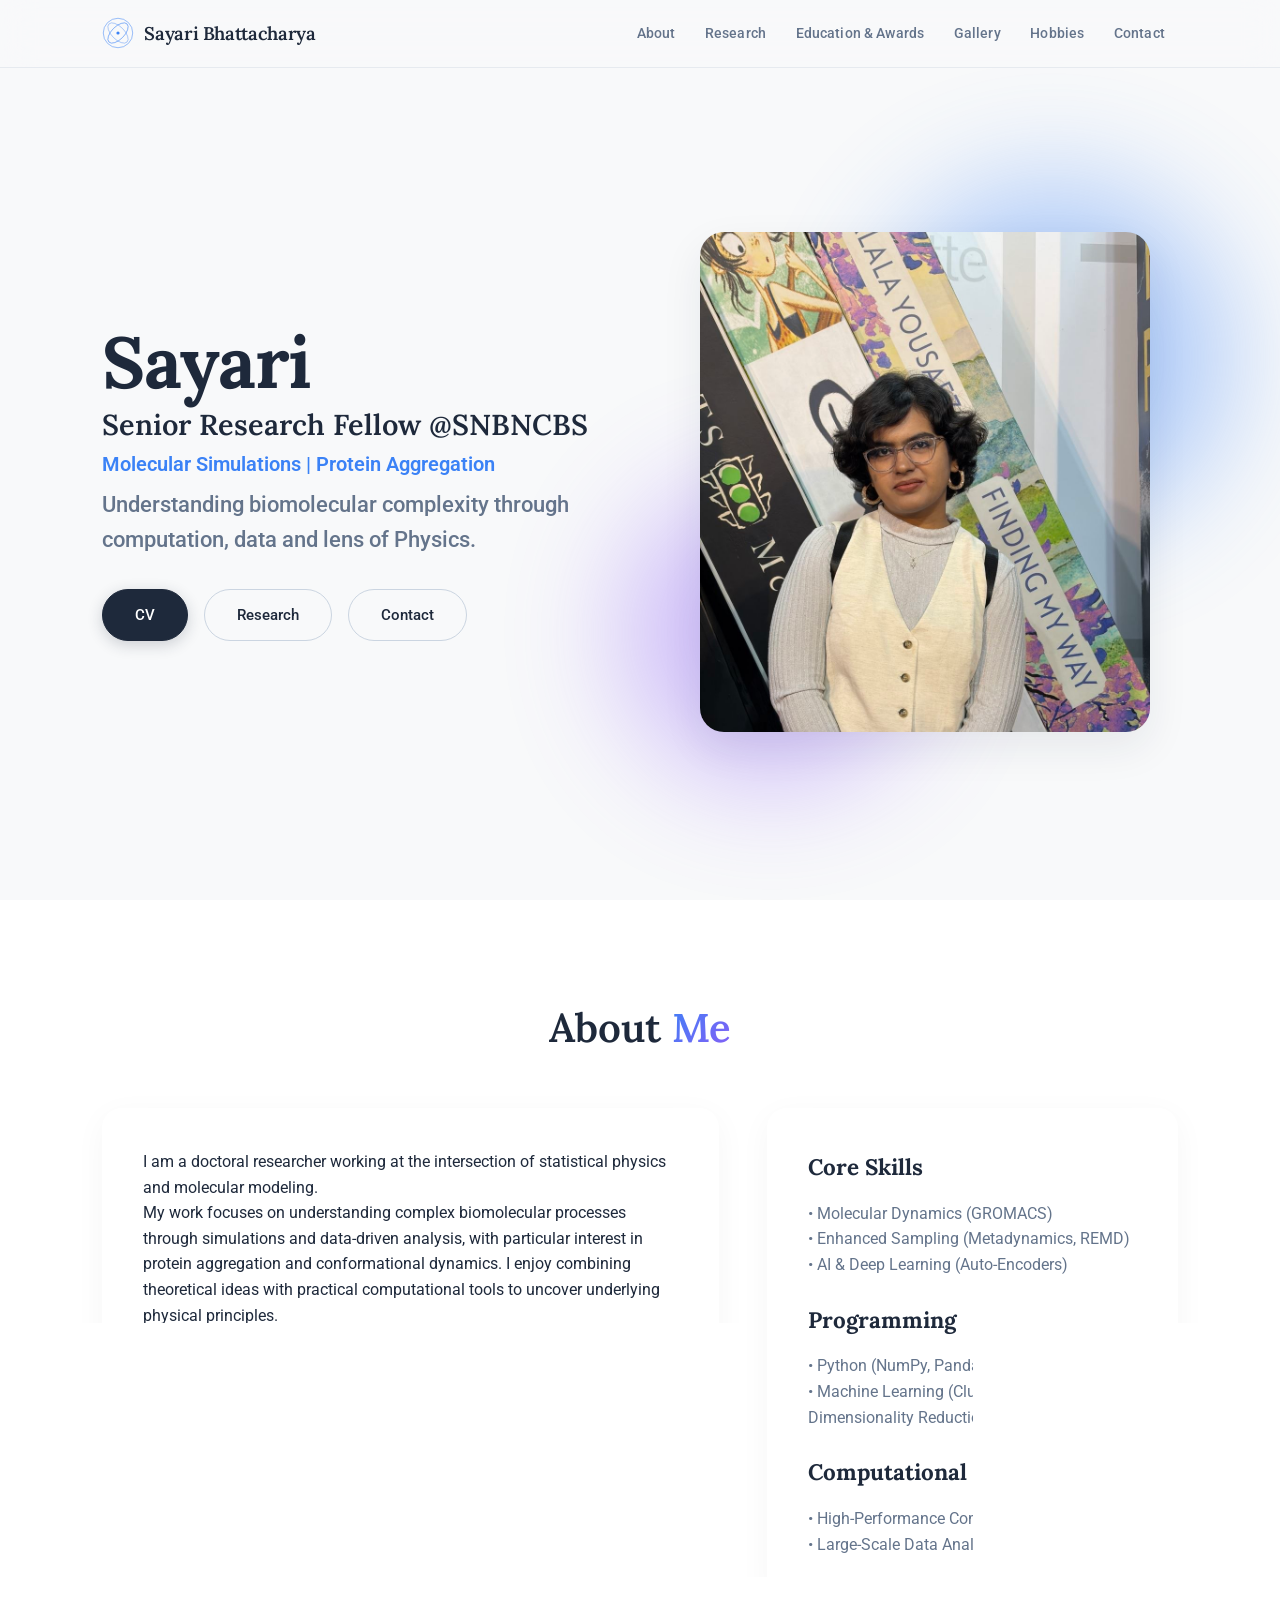
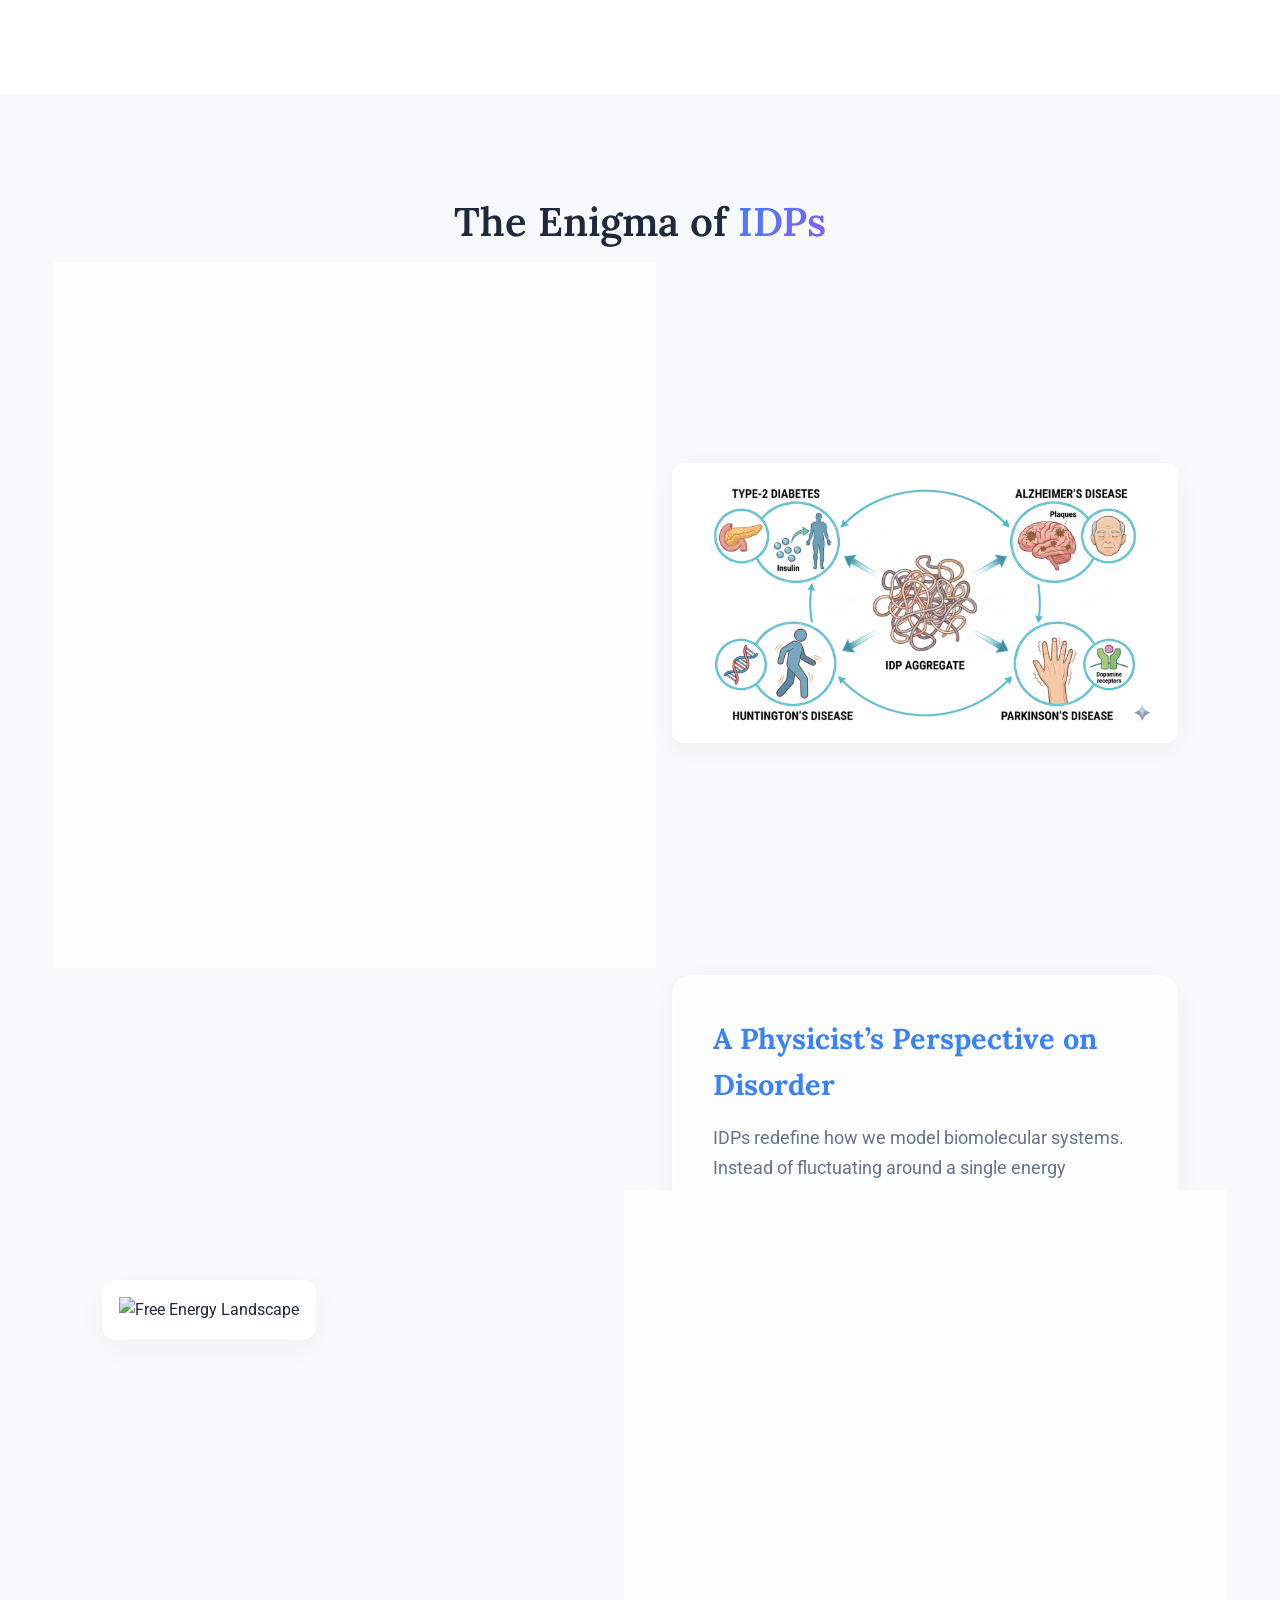
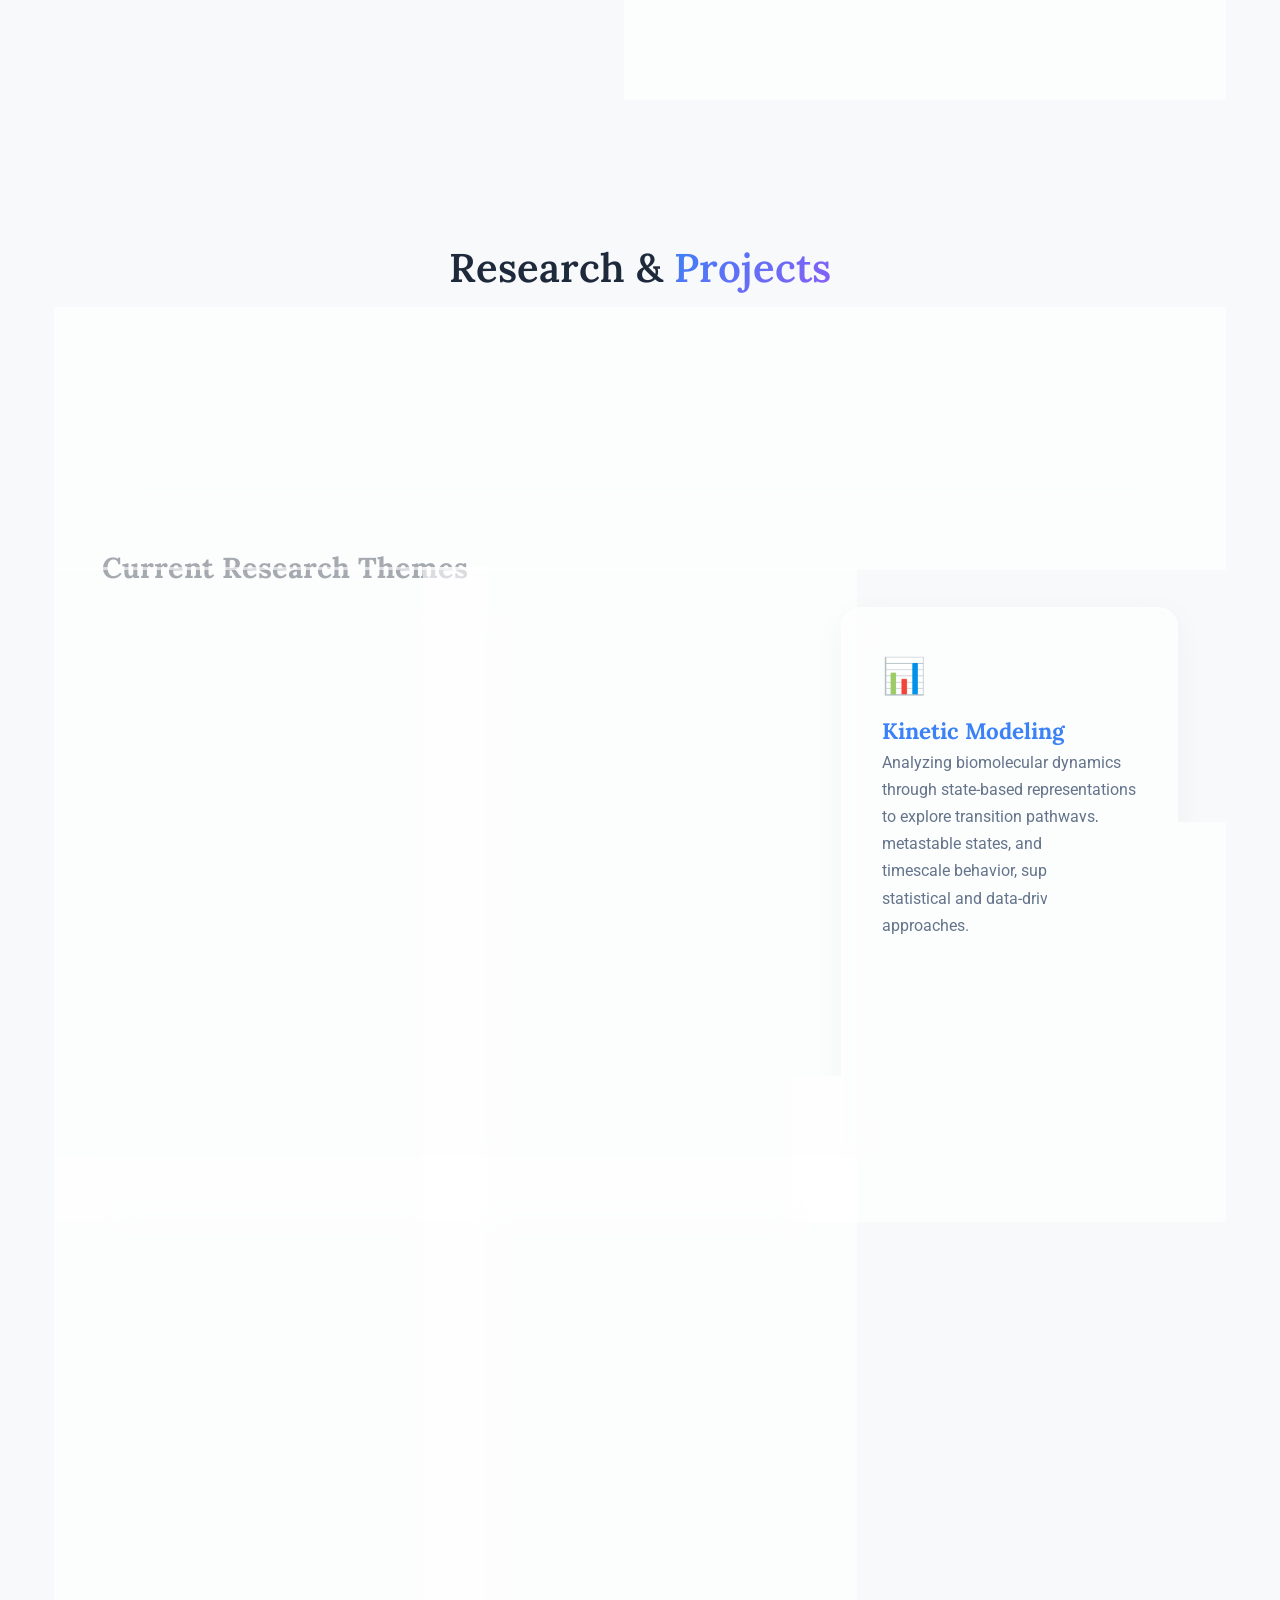
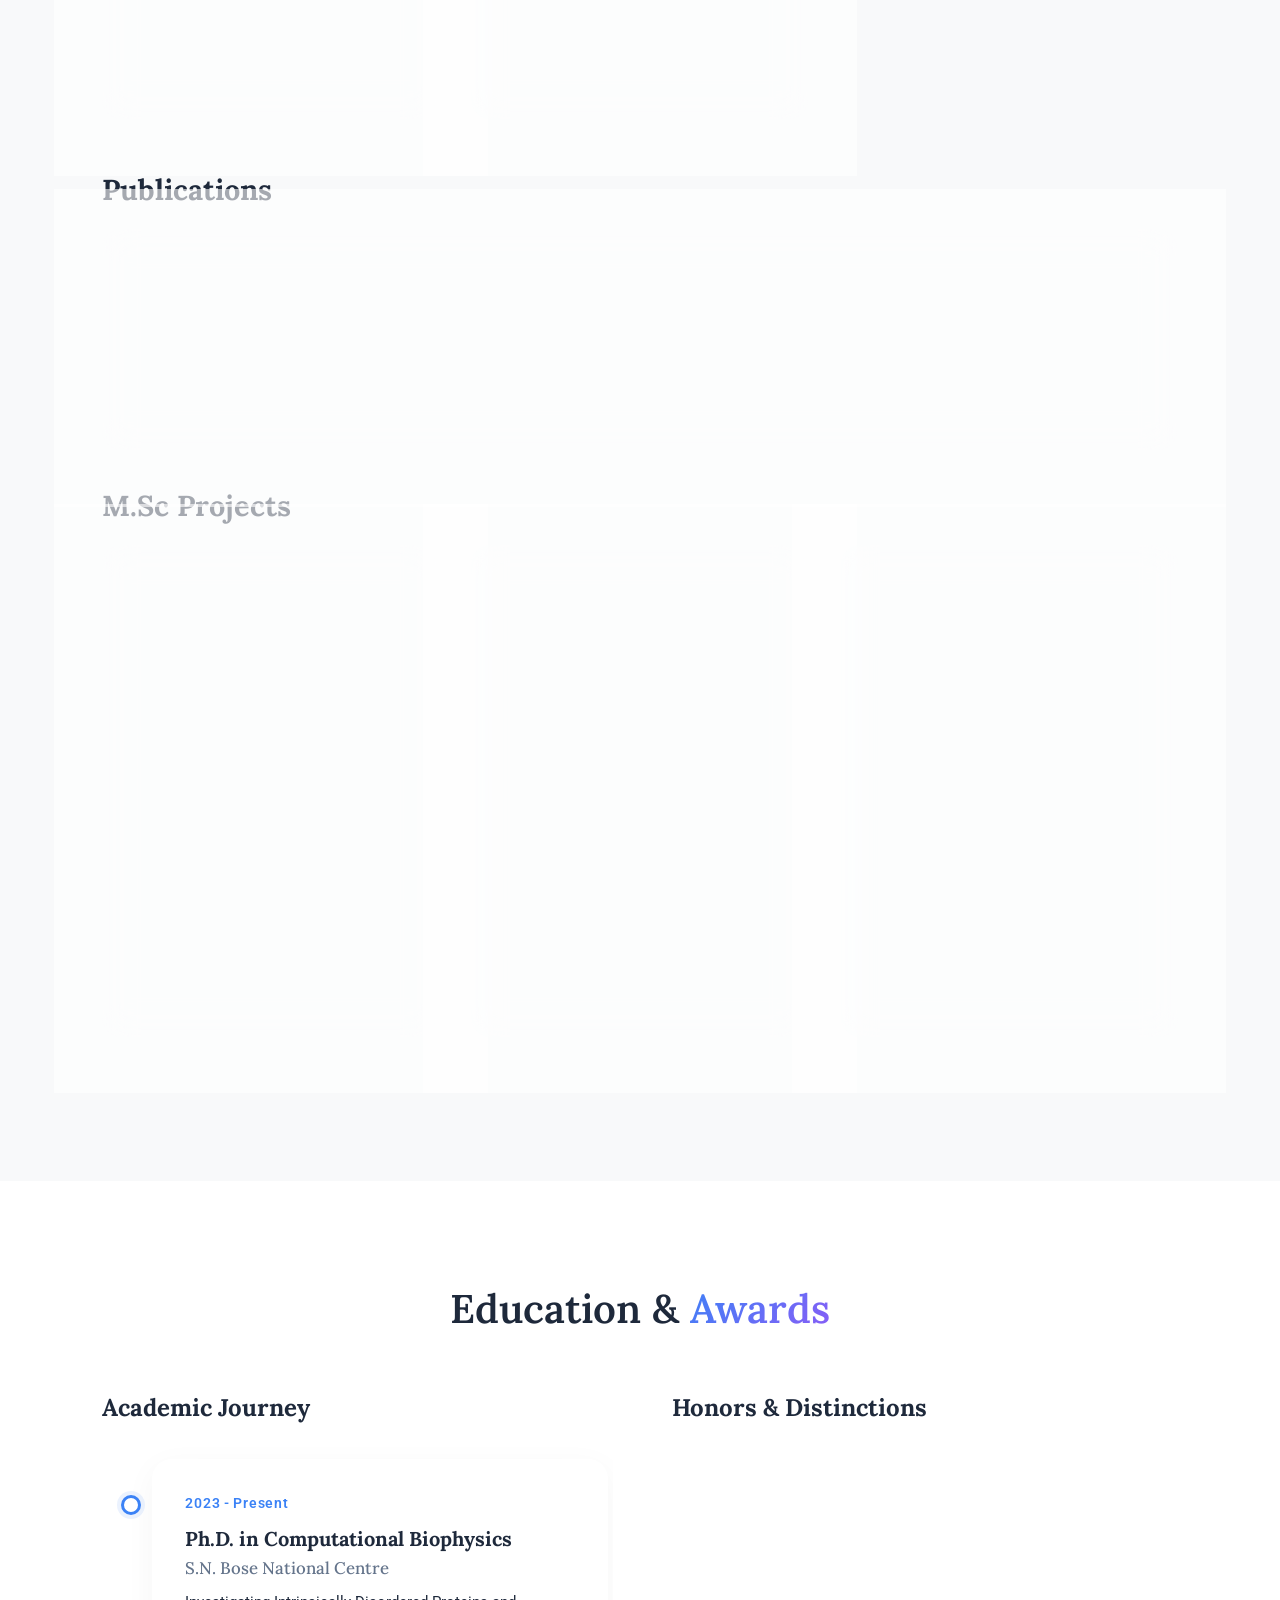
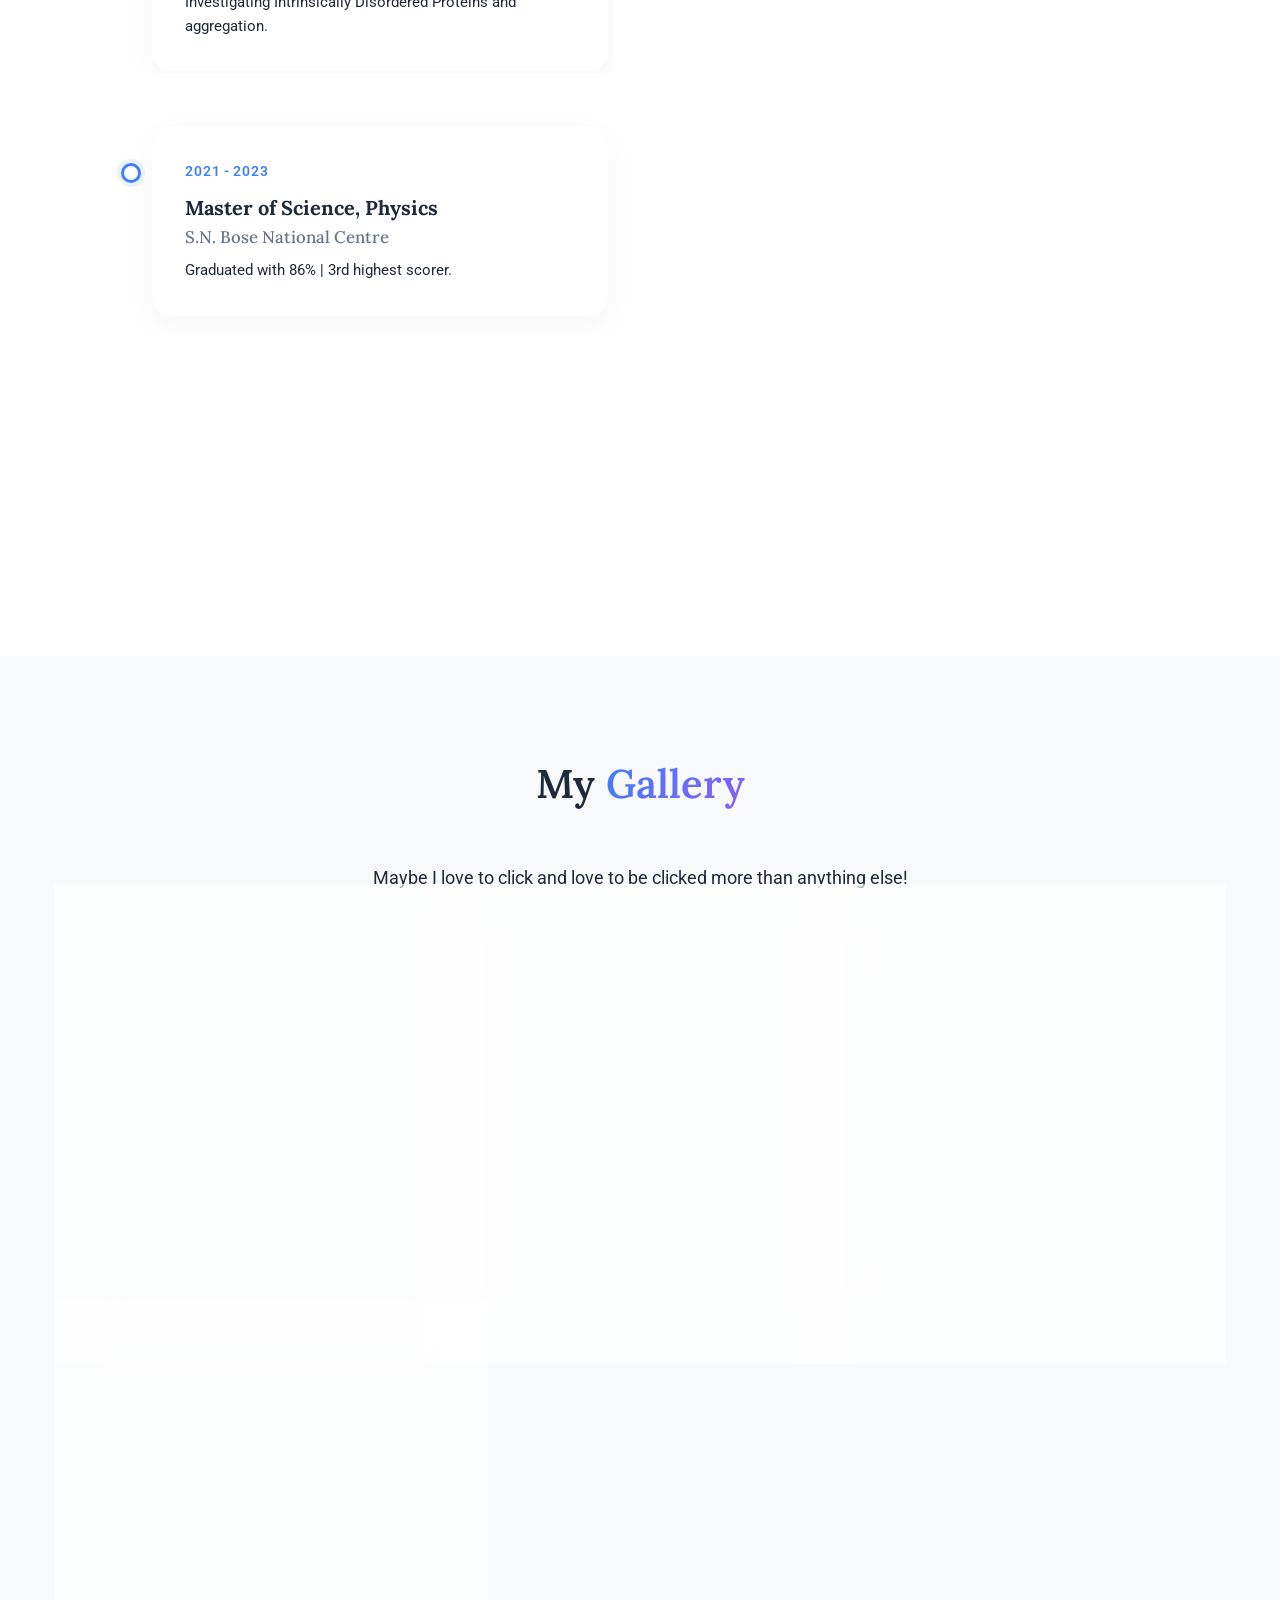
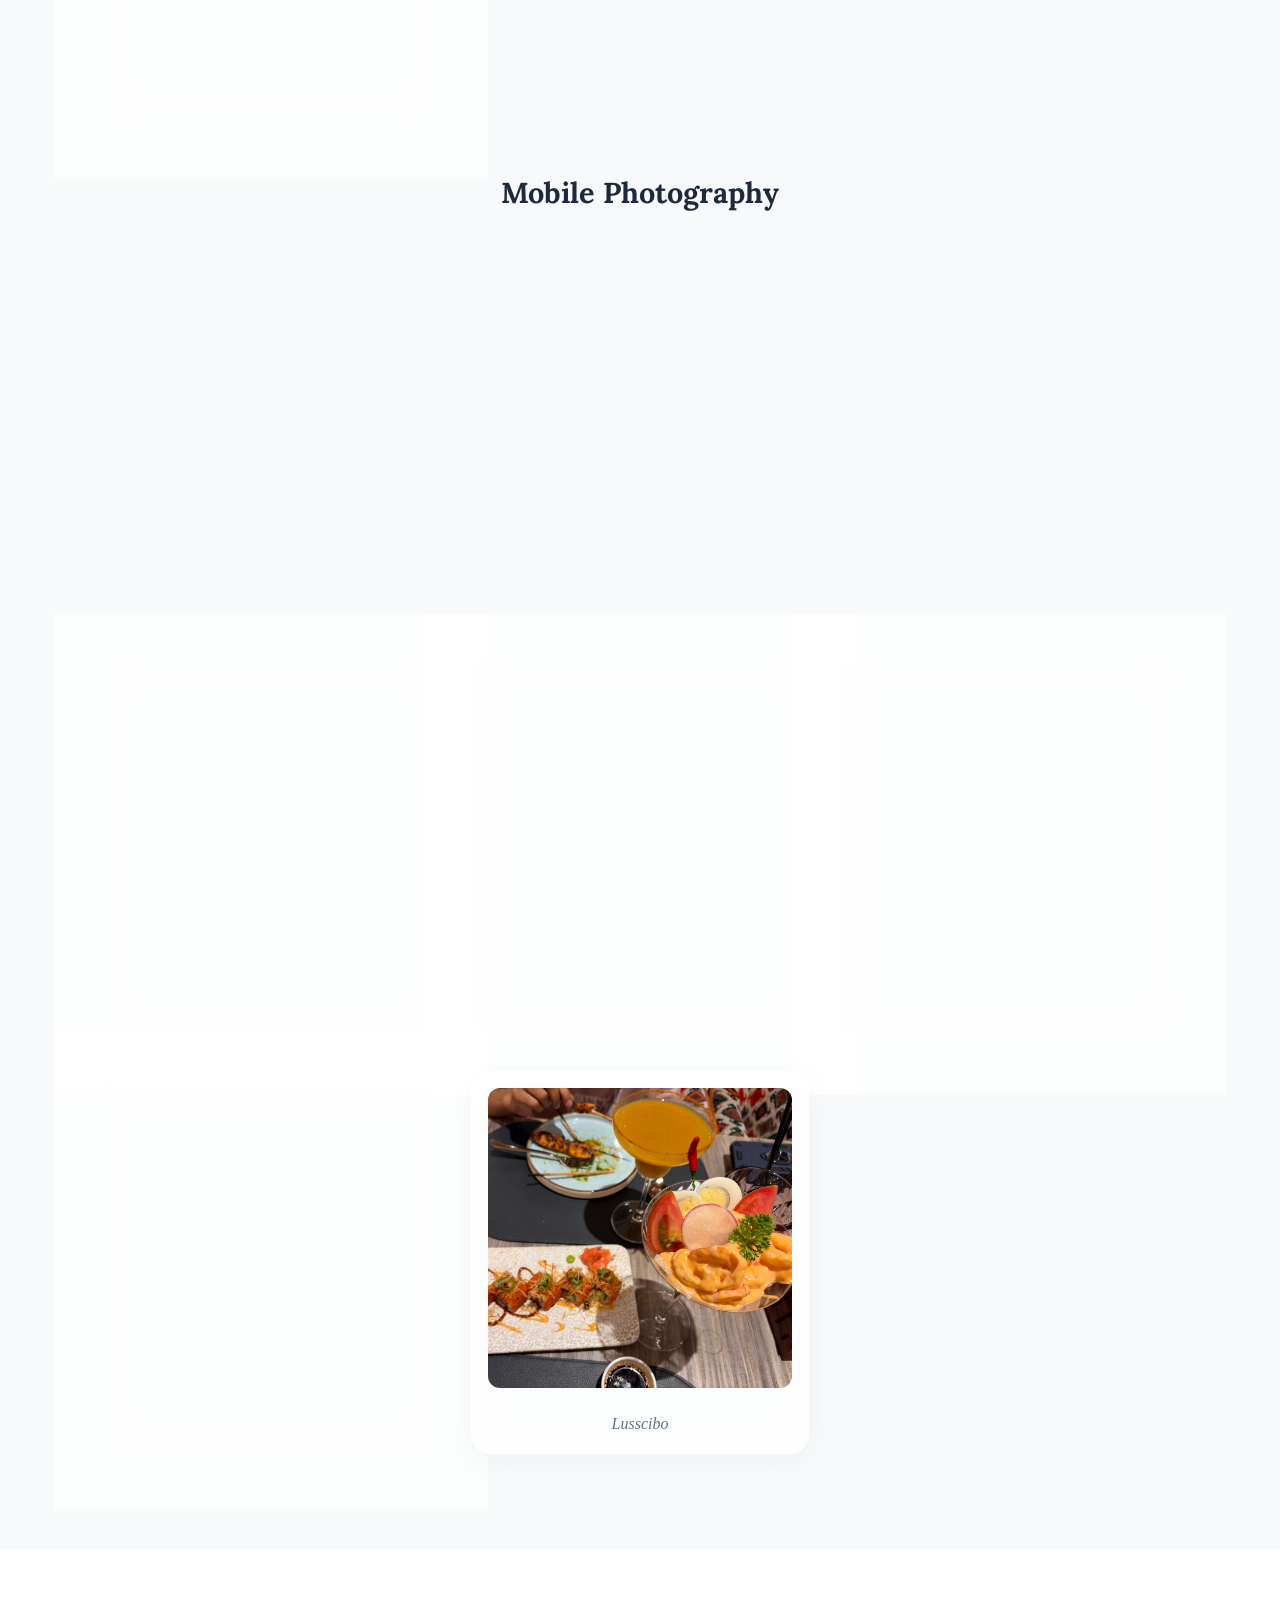
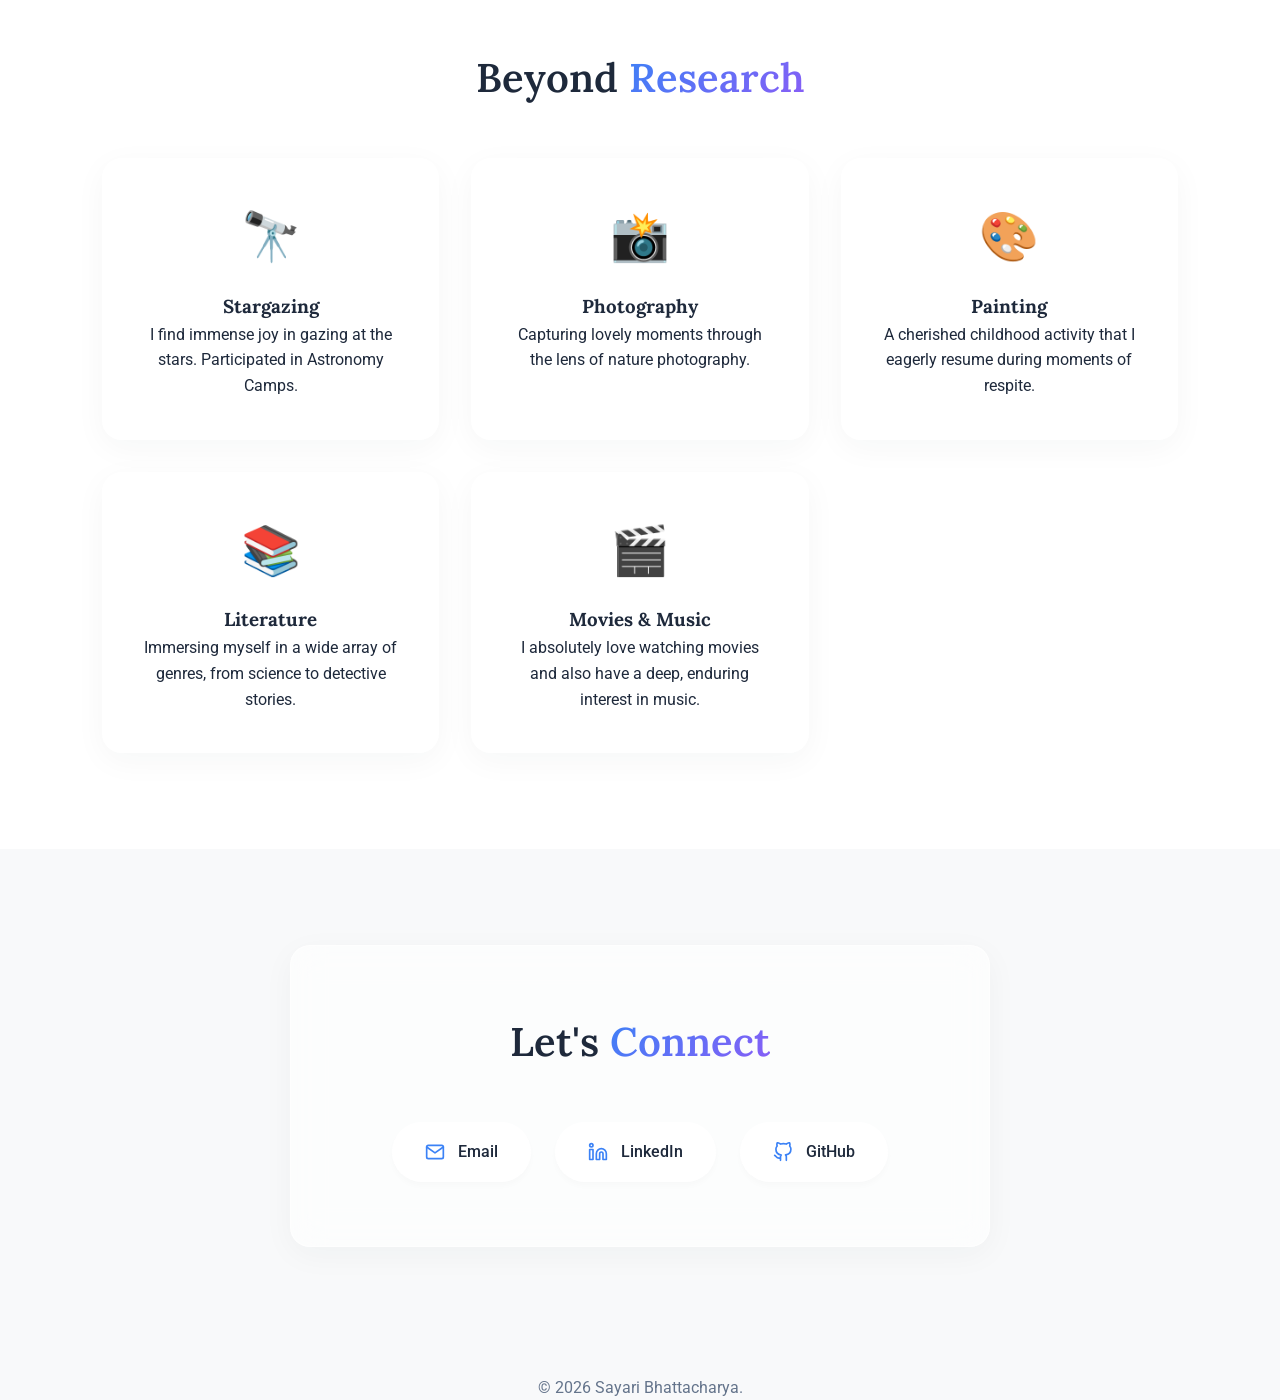
==== commit 62c93a12: "Ham" ====
--- a/index.html
+++ b/index.html
@@ -19,7 +19,7 @@
     <!-- Navigation -->
     <nav id="navbar" class="glass-nav">
         <div class="nav-container">
-            <a href="#home" class="logo" style="display: flex; align-items: center; gap: 10px;">
+            <a href="#home" class="logo">
                 <svg viewBox="0 0 100 100" fill="none" xmlns="http://www.w3.org/2000/svg"
                     style="width: 32px; height: 32px; color: var(--accent-1);">
                     <circle cx="50" cy="50" r="46" stroke="currentColor" stroke-width="2" opacity="0.8" />
@@ -46,6 +46,16 @@
             </div>
         </div>
     </nav>
+    <!-- Mobile slide-in menu (outside nav to avoid backdrop-filter containing block) -->
+    <div class="mobile-menu-panel" id="mobileMenuPanel">
+        <a href="#about">About</a>
+        <a href="#research">Research</a>
+        <a href="#education">Education &amp; Awards</a>
+        <a href="#gallery">Gallery</a>
+        <a href="#hobbies">Hobbies</a>
+        <a href="#contact">Contact</a>
+    </div>
+    <div class="nav-backdrop" id="navBackdrop"></div>
 
     <!-- Hero Section -->
     <section id="home" class="hero-section">
@@ -130,7 +140,8 @@
                         interactions</strong> are essential. However, this flexibility also makes them vulnerable.
                     Misregulated interactions can lead to <strong>pathological assemblies like amyloid fibrils</strong>.
                     These systems often undergo <strong>disorder to order transitions</strong>, which remains an
-                    intriguing challenge in modern biophysics.</p>
+                    intriguing challenge in modern biophysics.
+                </p>
             </div>
             <div class="idp-img-container">
                 <img src="assets/Fig1.png" alt="IDP Ensemble Visualization" class="idp-image zoomable">
@@ -153,7 +164,8 @@
                     requires a <strong>unified view of thermodynamics and kinetics</strong>. Concepts like entropy,
                     conformational diffusion, and energy barriers are essential tools. IDPs bridge ideas from
                     <strong>statistical physics and complex systems</strong>, making them a uniquely rich problem at the
-                    interface of physics and biology.</p>
+                    interface of physics and biology.
+                </p>
             </div>
         </div>
     </section>
@@ -294,7 +306,8 @@
                             <h4
                                 style="font-size: 1.05rem; color: var(--text-secondary); margin-bottom: 0.5rem; font-weight: 500;">
                                 S.N. Bose National Centre</h4>
-                            <p style="font-size: 0.95rem;">Investigating Intrinsically Disordered Proteins and aggregation.</p>
+                            <p style="font-size: 0.95rem;">Investigating Intrinsically Disordered Proteins and
+                                aggregation.</p>
                         </div>
                     </div>
                     <div class="timeline-item glass-panel mt-4">
@@ -495,4 +508,4 @@
     <script src="script.js"></script>
 </body>
 
-</html>
+</html>
--- a/style.css
+++ b/style.css
@@ -7,14 +7,14 @@
     /* Color Palette - Cool & Minimalist */
     --bg-primary: #F8F9FA;
     --bg-secondary: #FFFFFF;
-    
+
     --text-primary: #1E293B;
     --text-secondary: #64748B;
-    
+
     /* Elegant Accents - Slate Blue & Soft Indigo */
-    --accent-1: #3B82F6; 
+    --accent-1: #3B82F6;
     --accent-2: #8B5CF6;
-    
+
     /* Glassmorphism Variables */
     --glass-bg: rgba(255, 255, 255, 0.6);
     --glass-border: rgba(255, 255, 255, 0.5);
@@ -38,7 +38,13 @@
     -webkit-font-smoothing: antialiased;
 }
 
-h1, h2, h3, h4, h5, h6, .logo {
+h1,
+h2,
+h3,
+h4,
+h5,
+h6,
+.logo {
     font-family: 'Lora', serif;
     color: var(--text-primary);
 }
@@ -124,74 +130,179 @@
     transform: translateY(-2px);
 }
 
-/* Navigation */
+/* ── Navigation ── */
 .glass-nav {
     position: fixed;
-    top: 0; left: 0; right: 0;
+    top: 0;
+    left: 0;
+    right: 0;
     z-index: 1000;
-    background: rgba(248, 249, 250, 0.7);
-    backdrop-filter: blur(12px);
-    -webkit-backdrop-filter: blur(12px);
-    border-bottom: 1px solid var(--glass-border);
-    padding: 1rem 8%;
-    transition: all 0.3s ease;
+    background: rgba(248, 249, 250, 0.72);
+    backdrop-filter: blur(16px);
+    -webkit-backdrop-filter: blur(16px);
+    border-bottom: 1px solid rgba(203, 213, 225, 0.4);
+    padding: 0 8%;
+    height: 68px;
+    display: flex;
+    align-items: center;
+    transition: background 0.35s ease, box-shadow 0.35s ease, height 0.35s ease;
 }
 
 .glass-nav.scrolled {
-    background: rgba(255, 255, 255, 0.9);
-    box-shadow: 0 4px 20px rgba(0,0,0,0.05);
-    padding: 0.8rem 8%;
+    background: rgba(255, 255, 255, 0.95);
+    box-shadow: 0 1px 0 rgba(0, 0, 0, 0.06), 0 4px 24px rgba(0, 0, 0, 0.04);
+    height: 58px;
 }
 
 .nav-container {
     display: flex;
     justify-content: space-between;
     align-items: center;
+    width: 100%;
     max-width: 1400px;
     margin: 0 auto;
 }
 
+/* Logo */
 .logo {
-    font-size: 1.5rem;
+    font-size: 1.15rem;
     font-weight: 600;
     text-decoration: none;
     letter-spacing: -0.02em;
-}
-
+    color: var(--text-primary) !important;
+    display: flex;
+    align-items: center;
+    gap: 10px;
+    white-space: nowrap;
+    flex-shrink: 0;
+}
+
+.logo svg {
+    width: 28px;
+    height: 28px;
+    flex-shrink: 0;
+}
+
+/* Desktop nav links */
 .nav-links {
     list-style: none;
     display: flex;
-    gap: 2rem;
-    align-items: center;
+    gap: 0.25rem;
+    align-items: center;
+    margin: 0;
+    padding: 0;
 }
 
 .nav-links li a {
+    position: relative;
+    display: inline-block;
     text-decoration: none;
     color: var(--text-secondary);
     font-weight: 500;
-    font-size: 0.9rem;
-    transition: color 0.3s ease;
-}
-
-.nav-links li a:hover,
+    font-size: 0.875rem;
+    letter-spacing: 0.01em;
+    padding: 0.45rem 0.8rem;
+    border-radius: 8px;
+    transition: color 0.25s ease, background 0.25s ease;
+}
+
+.nav-links li a::after {
+    content: '';
+    position: absolute;
+    bottom: 2px;
+    left: 50%;
+    transform: translateX(-50%) scaleX(0);
+    width: 18px;
+    height: 2px;
+    border-radius: 2px;
+    background: var(--accent-1);
+    transition: transform 0.25s ease;
+}
+
+.nav-links li a:hover {
+    color: var(--text-primary);
+    background: rgba(59, 130, 246, 0.06);
+}
+
+.nav-links li a:hover::after,
+.nav-links li a.active::after {
+    transform: translateX(-50%) scaleX(1);
+}
+
 .nav-links li a.active {
     color: var(--accent-1);
-}
-
+    background: rgba(59, 130, 246, 0.06);
+}
+
+/* ── Hamburger Button ── */
 .hamburger {
     display: none;
     flex-direction: column;
+    justify-content: center;
+    align-items: center;
     gap: 5px;
+    width: 40px;
+    height: 40px;
+    border-radius: 10px;
     cursor: pointer;
-    z-index: 1001;
+    z-index: 1100;
+    position: relative;
+    flex-shrink: 0;
+    transition: background 0.2s ease;
+}
+
+.hamburger:hover {
+    background: rgba(59, 130, 246, 0.08);
 }
 
 .hamburger span {
     display: block;
-    width: 25px;
+    width: 22px;
     height: 2px;
+    border-radius: 2px;
     background: var(--text-primary);
-    transition: all 0.3s ease;
+    transform-origin: center;
+    transition: transform 0.35s cubic-bezier(0.23, 1, 0.32, 1),
+        opacity 0.25s ease,
+        width 0.25s ease;
+}
+
+.hamburger.active span:nth-child(1) {
+    transform: translateY(7px) rotate(45deg);
+}
+
+.hamburger.active span:nth-child(2) {
+    opacity: 0;
+    width: 0;
+}
+
+.hamburger.active span:nth-child(3) {
+    transform: translateY(-7px) rotate(-45deg);
+}
+
+/* ── Mobile menu panel (outside nav, avoids backdrop-filter containing block) ── */
+.mobile-menu-panel {
+    display: none;
+    /* hidden on desktop */
+}
+
+/* ── Mobile nav backdrop ── */
+.nav-backdrop {
+    display: none;
+    position: fixed;
+    inset: 0;
+    z-index: 1050;
+    background: rgba(15, 23, 42, 0.35);
+    backdrop-filter: blur(4px);
+    -webkit-backdrop-filter: blur(4px);
+    opacity: 0;
+    pointer-events: none;
+    transition: opacity 0.35s ease;
+}
+
+.nav-backdrop.active {
+    opacity: 1;
+    pointer-events: auto;
 }
 
 /* Hero Section */
@@ -239,12 +350,20 @@
 }
 
 @keyframes heroFloat {
-    0% { transform: translateY(0) rotate(-1deg); box-shadow: 0 16px 40px rgba(30, 41, 59, 0.08); }
-    100% { transform: translateY(-15px) rotate(1deg); box-shadow: 0 25px 50px rgba(30, 41, 59, 0.12); }
+    0% {
+        transform: translateY(0) rotate(-1deg);
+        box-shadow: 0 16px 40px rgba(30, 41, 59, 0.08);
+    }
+
+    100% {
+        transform: translateY(-15px) rotate(1deg);
+        box-shadow: 0 25px 50px rgba(30, 41, 59, 0.12);
+    }
 }
 
 /* Abstract Blobs */
-.blob-1, .blob-2 {
+.blob-1,
+.blob-2 {
     position: absolute;
     border-radius: 50%;
     filter: blur(60px);
@@ -254,36 +373,80 @@
 }
 
 .blob-1 {
-    width: 350px; height: 350px;
+    width: 350px;
+    height: 350px;
     background: var(--accent-1);
-    top: -50px; right: -50px;
+    top: -50px;
+    right: -50px;
 }
 
 .blob-2 {
-    width: 300px; height: 300px;
+    width: 300px;
+    height: 300px;
     background: var(--accent-2);
-    bottom: -50px; left: -50px;
+    bottom: -50px;
+    left: -50px;
     animation-direction: alternate-reverse;
 }
 
 @keyframes orbitalFloat {
-    0% { transform: translate(0, 0) scale(1) rotate(0deg); }
-    33% { transform: translate(40px, -40px) scale(1.1) rotate(10deg); }
-    66% { transform: translate(-20px, 30px) scale(0.9) rotate(-10deg); }
-    100% { transform: translate(0, 0) scale(1) rotate(0deg); }
+    0% {
+        transform: translate(0, 0) scale(1) rotate(0deg);
+    }
+
+    33% {
+        transform: translate(40px, -40px) scale(1.1) rotate(10deg);
+    }
+
+    66% {
+        transform: translate(-20px, 30px) scale(0.9) rotate(-10deg);
+    }
+
+    100% {
+        transform: translate(0, 0) scale(1) rotate(0deg);
+    }
 }
 
 /* Utilities */
-.mt-1 { margin-top: 0.25rem !important; }
-.mt-2 { margin-top: 0.5rem !important; }
-.mt-3 { margin-top: 1rem !important; }
-.mt-4 { margin-top: 1.5rem !important; }
-.mt-5 { margin-top: 4rem !important; }
-.mb-1 { margin-bottom: 0.25rem !important; }
-.mb-2 { margin-bottom: 0.5rem !important; }
-.mb-3 { margin-bottom: 1rem !important; }
-.mb-4 { margin-bottom: 2rem !important; }
-.mb-5 { margin-bottom: 4rem !important; }
+.mt-1 {
+    margin-top: 0.25rem !important;
+}
+
+.mt-2 {
+    margin-top: 0.5rem !important;
+}
+
+.mt-3 {
+    margin-top: 1rem !important;
+}
+
+.mt-4 {
+    margin-top: 1.5rem !important;
+}
+
+.mt-5 {
+    margin-top: 4rem !important;
+}
+
+.mb-1 {
+    margin-bottom: 0.25rem !important;
+}
+
+.mb-2 {
+    margin-bottom: 0.5rem !important;
+}
+
+.mb-3 {
+    margin-bottom: 1rem !important;
+}
+
+.mb-4 {
+    margin-bottom: 2rem !important;
+}
+
+.mb-5 {
+    margin-bottom: 4rem !important;
+}
 
 /* Grids */
 .about-grid {
@@ -303,19 +466,19 @@
     margin: 0 auto;
 }
 
-.idp-grid + .idp-grid {
+.idp-grid+.idp-grid {
     margin-top: 6rem;
 }
 
 /* Scientific plot/image styling */
-.idp-image { 
-    width: 100%; 
+.idp-image {
+    width: 100%;
     height: auto;
     background: #FFFFFF;
     border: 1px solid var(--glass-border);
     border-radius: 12px;
     padding: 1rem;
-    box-shadow: var(--glass-shadow); 
+    box-shadow: var(--glass-shadow);
 }
 
 .projects-grid {
@@ -371,7 +534,9 @@
 .timeline::before {
     content: '';
     position: absolute;
-    left: 21px; top: 0; bottom: 0;
+    left: 21px;
+    top: 0;
+    bottom: 0;
     width: 2px;
     background: var(--glass-border);
 }
@@ -385,8 +550,10 @@
 .timeline-item::before {
     content: '';
     position: absolute;
-    left: -32px; top: 35px;
-    width: 14px; height: 14px;
+    left: -32px;
+    top: 35px;
+    width: 14px;
+    height: 14px;
     border-radius: 50%;
     background: var(--bg-secondary);
     border: 3px solid var(--accent-1);
@@ -493,11 +660,12 @@
     text-decoration: none;
     font-weight: 500;
     transition: all 0.3s ease;
-    box-shadow: 0 4px 6px rgba(0,0,0,0.02);
+    box-shadow: 0 4px 6px rgba(0, 0, 0, 0.02);
 }
 
 .contact-btn svg {
-    width: 20px; height: 20px;
+    width: 20px;
+    height: 20px;
     color: var(--accent-1);
 }
 
@@ -505,7 +673,7 @@
     background: var(--text-primary);
     color: #FFFFFF;
     transform: translateY(-3px);
-    box-shadow: 0 10px 20px rgba(0,0,0,0.1);
+    box-shadow: 0 10px 20px rgba(0, 0, 0, 0.1);
 }
 
 .contact-btn:hover svg {
@@ -515,7 +683,10 @@
 /* Lightbox Constraints */
 #lightbox {
     position: fixed;
-    top: 0; left: 0; width: 100vw; height: 100vh;
+    top: 0;
+    left: 0;
+    width: 100vw;
+    height: 100vh;
     background: rgba(248, 249, 250, 0.9);
     backdrop-filter: blur(10px);
     -webkit-backdrop-filter: blur(10px);
@@ -538,7 +709,7 @@
     max-width: 90vw;
     max-height: 90vh;
     border-radius: 12px;
-    box-shadow: 0 20px 50px rgba(0,0,0,0.15);
+    box-shadow: 0 20px 50px rgba(0, 0, 0, 0.15);
     transform: scale(0.95);
     transition: transform 0.4s cubic-bezier(0.25, 1, 0.5, 1);
 }
@@ -563,9 +734,17 @@
     transform: translateY(0);
 }
 
-.delay-1 { transition-delay: 0.1s; }
-.delay-2 { transition-delay: 0.2s; }
-.delay-3 { transition-delay: 0.3s; }
+.delay-1 {
+    transition-delay: 0.1s;
+}
+
+.delay-2 {
+    transition-delay: 0.2s;
+}
+
+.delay-3 {
+    transition-delay: 0.3s;
+}
 
 .education-layout {
     display: grid;
@@ -578,54 +757,116 @@
 
 /* Responsive Adjustments */
 @media (max-width: 992px) {
-    .about-grid { grid-template-columns: 1fr; }
-    .hero-section { gap: 2rem; }
-    .hero-title { font-size: 3.5rem; }
-    .education-layout { grid-template-columns: 1fr; gap: 3rem; }
+    .about-grid {
+        grid-template-columns: 1fr;
+    }
+
+    .hero-section {
+        gap: 2rem;
+    }
+
+    .hero-title {
+        font-size: 3.5rem;
+    }
+
+    .education-layout {
+        grid-template-columns: 1fr;
+        gap: 3rem;
+    }
 }
 
 @media (max-width: 768px) {
-    .section { padding: 4rem 5%; }
-    
-    .hamburger { display: flex; }
-    
+    .section {
+        padding: 4rem 5%;
+    }
+
+    .hamburger {
+        display: flex;
+    }
+
+    /* Hide desktop nav links on mobile */
     .nav-links {
-        position: absolute;
-        top: 100%; left: 0; right: 0;
-        background: var(--bg-secondary);
+        display: none;
+    }
+
+    .nav-backdrop {
+        display: block;
+    }
+
+    /* The separate mobile panel */
+    .mobile-menu-panel {
+        display: flex;
         flex-direction: column;
-        padding: 2rem;
-        gap: 1.5rem;
-        border-bottom: 1px solid var(--glass-border);
-        box-shadow: 0 10px 20px rgba(0,0,0,0.05);
-        clip-path: polygon(0 0, 100% 0, 100% 0, 0 0);
-        transition: clip-path 0.4s ease-in-out;
-    }
-    
-    .nav-links.active {
-        clip-path: polygon(0 0, 100% 0, 100% 100%, 0 100%);
-    }
-
-    /* Hamburger Animation */
-    .hamburger.active span:nth-child(1) { transform: translateY(7px) rotate(45deg); }
-    .hamburger.active span:nth-child(2) { opacity: 0; }
-    .hamburger.active span:nth-child(3) { transform: translateY(-7px) rotate(-45deg); }
+        position: fixed;
+        top: 0;
+        right: 0;
+        bottom: 0;
+        width: min(300px, 80vw);
+        background: #ffffff;
+        padding: 90px 2rem 2.5rem;
+        gap: 0.25rem;
+        box-shadow: -8px 0 40px rgba(0, 0, 0, 0.08);
+        z-index: 1060;
+        transform: translateX(100%);
+        transition: transform 0.38s cubic-bezier(0.23, 1, 0.32, 1);
+        overflow-y: auto;
+    }
+
+    .mobile-menu-panel.active {
+        transform: translateX(0);
+    }
+
+    .mobile-menu-panel a {
+        display: block;
+        width: 100%;
+        font-family: 'Roboto', sans-serif;
+        font-size: 1rem;
+        font-weight: 500;
+        color: var(--text-secondary);
+        text-decoration: none;
+        padding: 0.75rem 1rem;
+        border-radius: 10px;
+        transition: background 0.2s ease, color 0.2s ease;
+    }
+
+    .mobile-menu-panel a:hover,
+    .mobile-menu-panel a.active {
+        color: var(--accent-1);
+        background: rgba(59, 130, 246, 0.07);
+    }
 
     .hero-section {
         grid-template-columns: 1fr;
         text-align: center;
         padding-top: 120px;
     }
-    
-    .hero-cta { justify-content: center; }
-    
-    .hero-image { max-width: 320px; }
-    
-    .idp-grid { grid-template-columns: 1fr; }
-    
-    .timeline::before { left: 15px; }
-    .timeline-item { margin-left: 35px; padding: 1.5rem; }
-    .timeline-item::before { left: -27px; }
-    
-    .contact-container { padding: 2rem 1rem; }
-}
+
+    .hero-cta {
+        justify-content: center;
+    }
+
+    .hero-image {
+        max-width: 320px;
+    }
+
+    .idp-grid {
+        grid-template-columns: 1fr;
+    }
+
+    .timeline::before {
+        left: 15px;
+    }
+
+    .timeline-item {
+        margin-left: 35px;
+        padding: 1.5rem;
+    }
+
+    .timeline-item::before {
+        left: -27px;
+    }
+
+    .contact-container {
+        padding: 2rem 1rem;
+    }
+}
